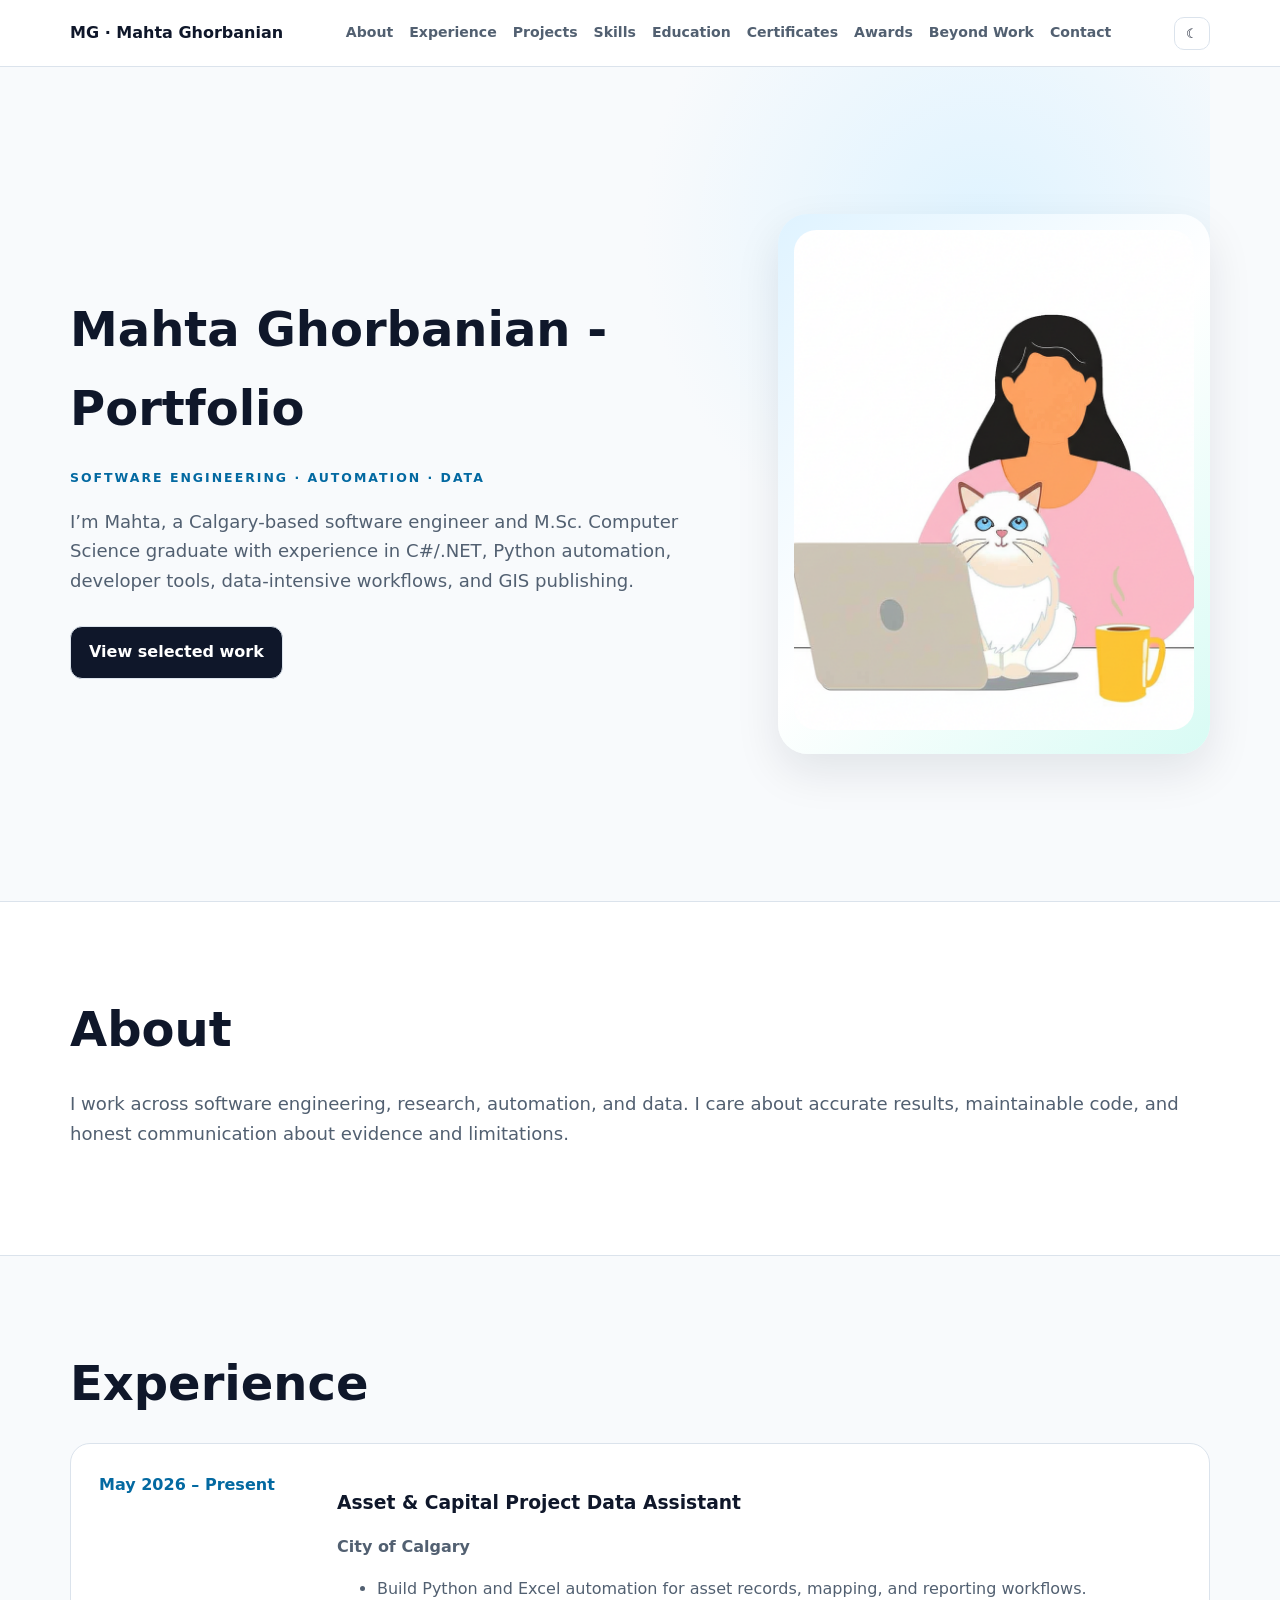
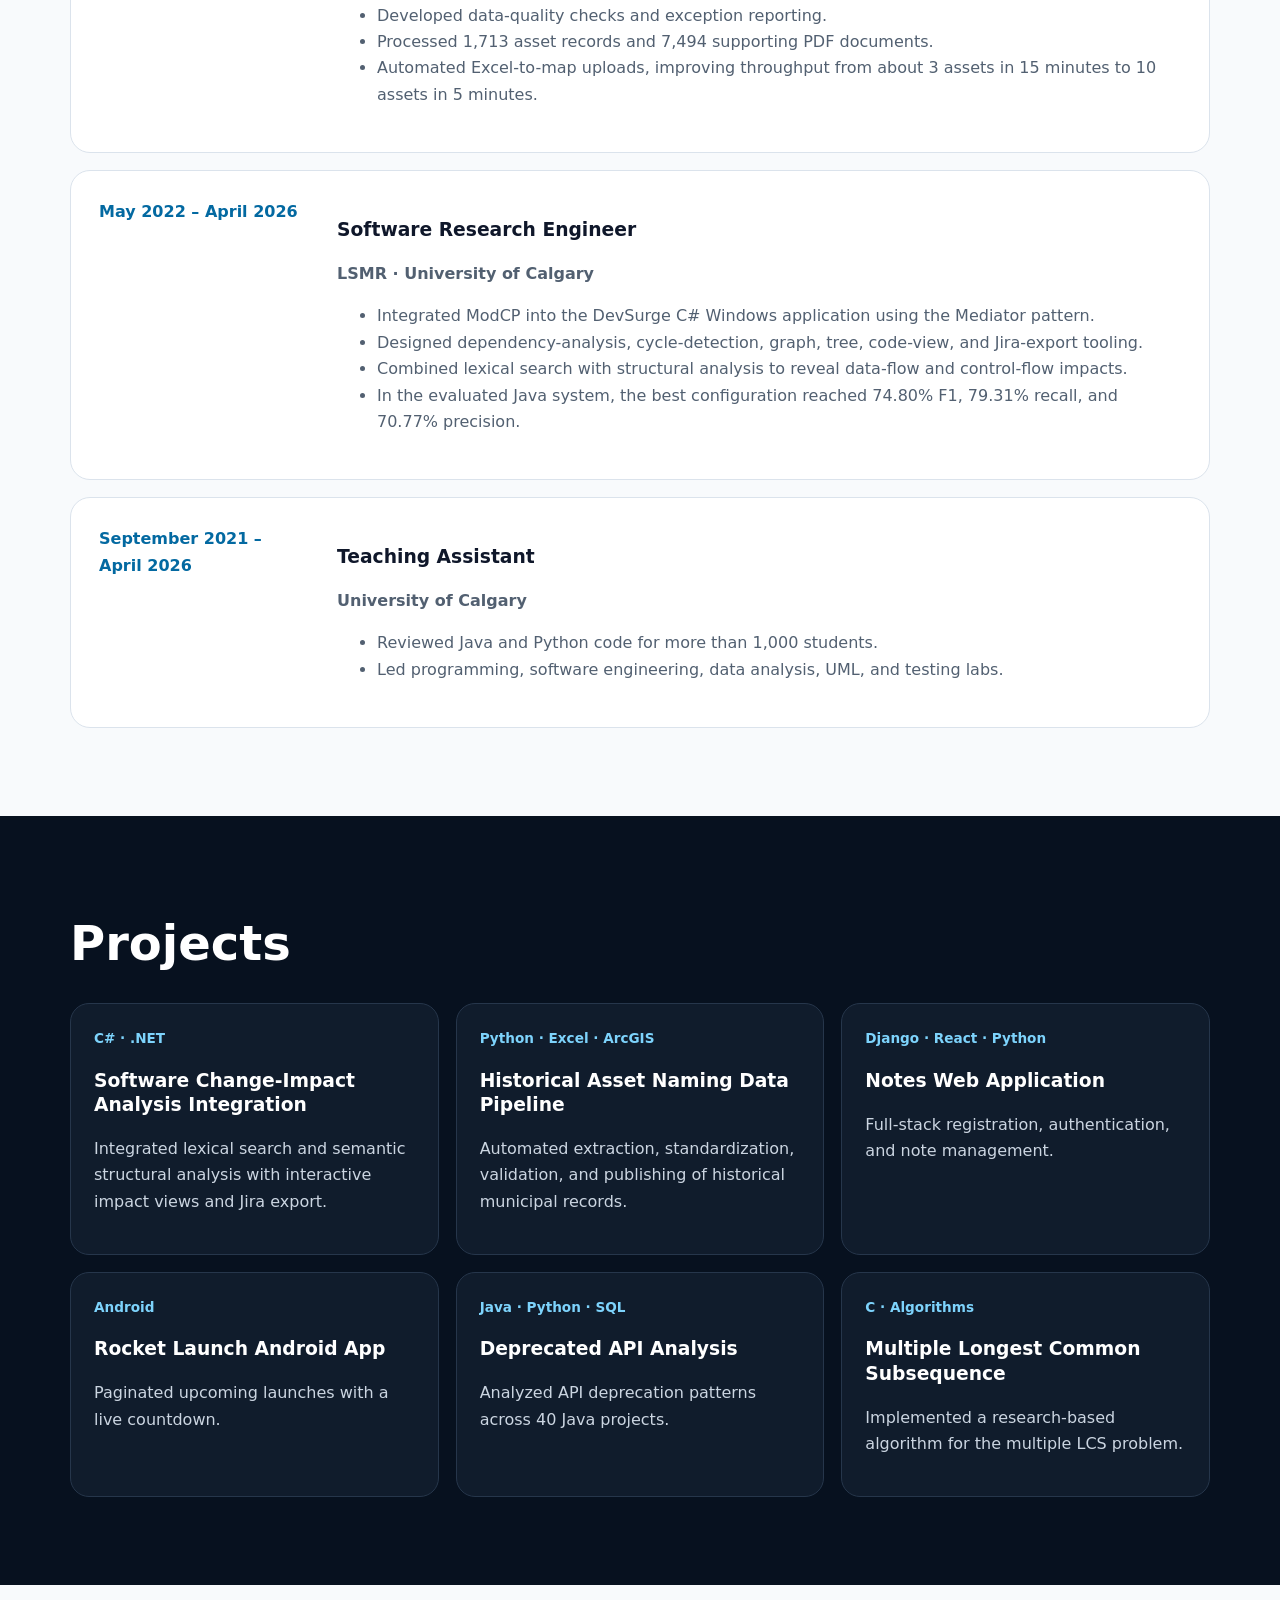
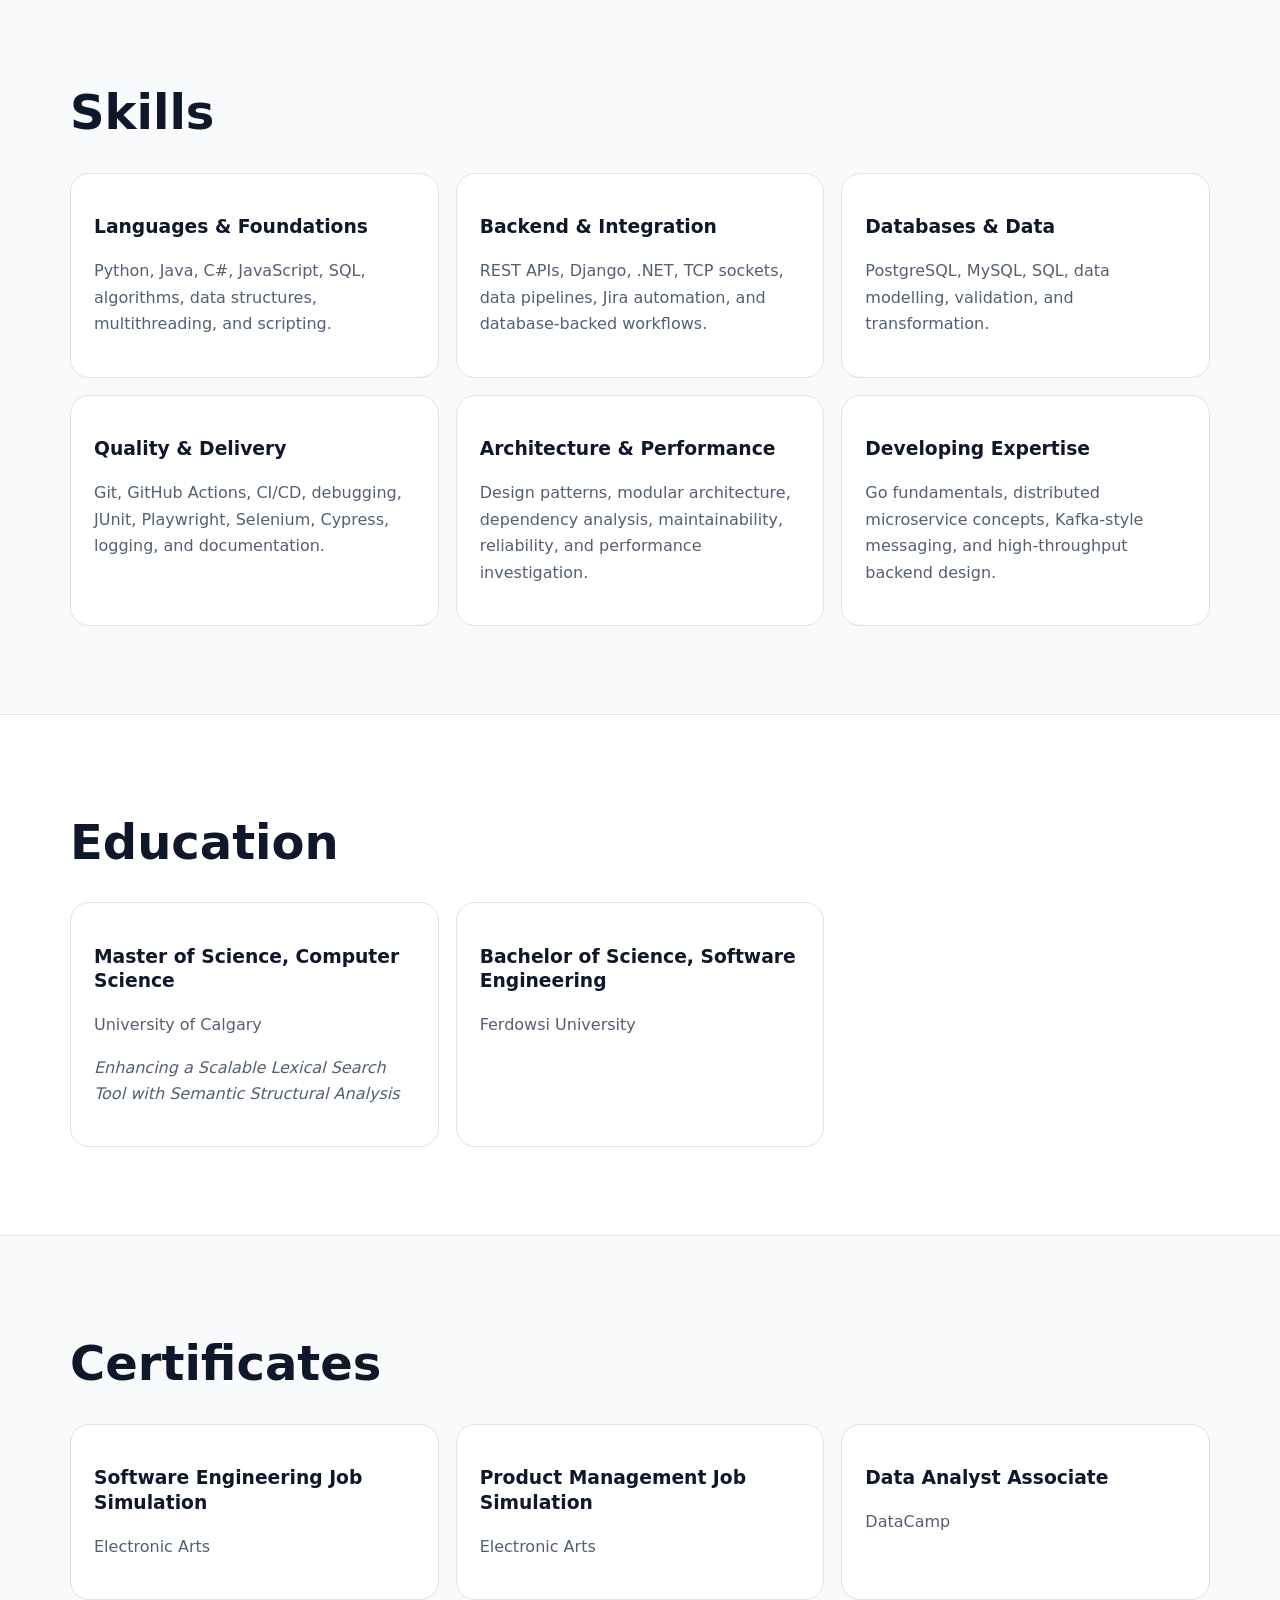
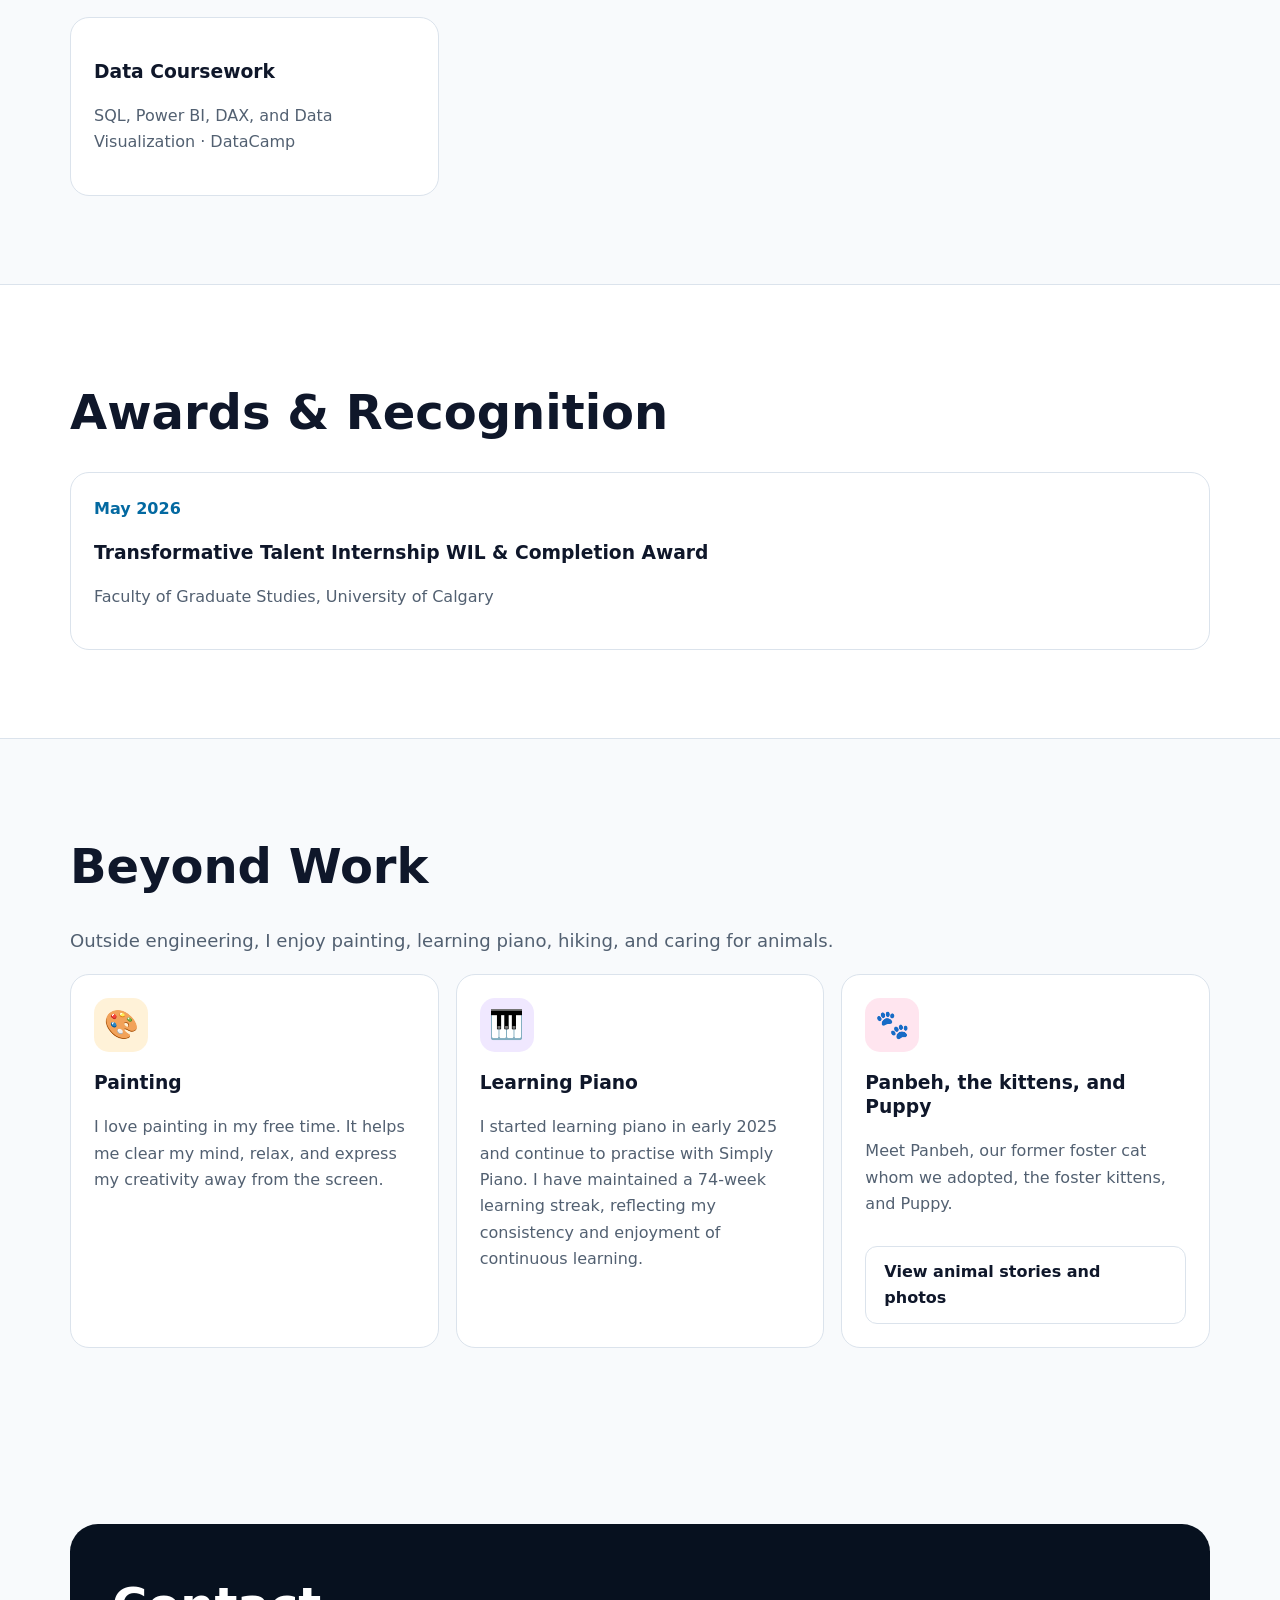
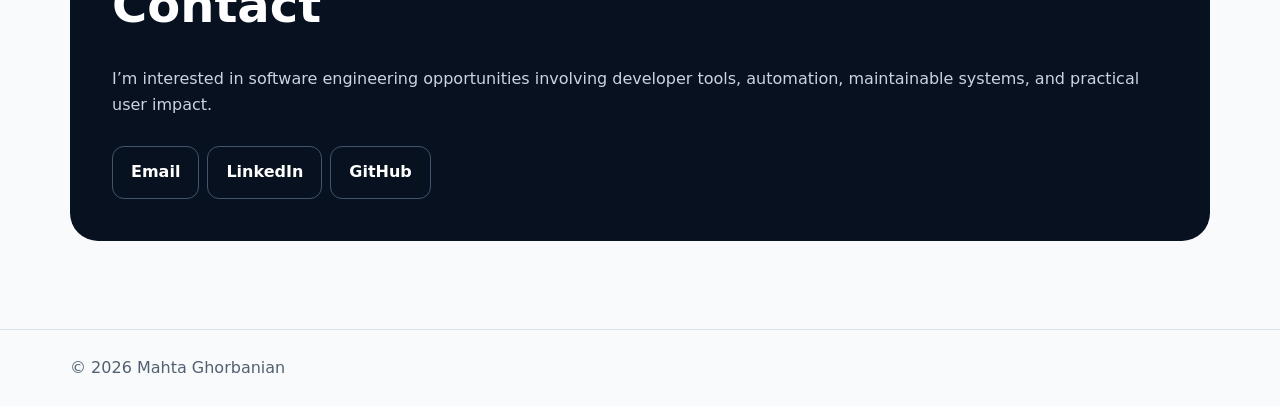
==== index.html @ fa1df728 "Update portfolio section in index.html" ====
<!DOCTYPE html><html lang="en"><head><meta charset="UTF-8"><meta name="viewport" content="width=device-width,initial-scale=1"><title>Mahta Ghorbanian | Software Engineer</title><link rel="icon" href="logo.png"><style>
:root{--bg:#f8fafc;--card:#fff;--text:#0f172a;--muted:#526071;--line:#dbe3ec;--blue:#0369a1}*{box-sizing:border-box}html{scroll-behavior:smooth}body{margin:0;font:16px/1.65 system-ui,sans-serif;background:var(--bg);color:var(--text)}body.dark{--bg:#07111f;--card:#101c2c;--text:#f8fafc;--muted:#cbd5e1;--line:#26364b}a{color:inherit}.wrap{width:min(1140px,calc(100% - 36px));margin:auto}.nav{position:sticky;top:0;z-index:10;background:color-mix(in srgb,var(--card) 92%,transparent);backdrop-filter:blur(12px);border-bottom:1px solid var(--line)}.navin{min-height:66px;display:flex;align-items:center;justify-content:space-between;gap:16px}.brand{font-weight:800;text-decoration:none}.links{display:flex;gap:16px}.links a{text-decoration:none;color:var(--muted);font-weight:700;font-size:.88rem}.toggle{border:1px solid var(--line);background:var(--card);color:var(--text);border-radius:10px;padding:8px 11px}.hero{min-height:calc(100vh - 66px);display:grid;grid-template-columns:1.2fr .8fr;align-items:center;gap:60px;padding:70px 0;background:radial-gradient(circle at 80% 20%,#dff3ff,transparent 30%)}.dark .hero{background:radial-gradient(circle at 80% 20%,#143b54,transparent 30%)}h1{font-size:clamp(2.35rem,4.4vw,4rem);line-height:1.05;letter-spacing:-.045em}h2{font-size:clamp(2rem,4vw,3rem);margin:0 0 20px}h3{line-height:1.3}.lead,.card p,.job li{color:var(--muted)}.lead{font-size:1.13rem}.eyebrow{color:var(--blue);font-weight:800;letter-spacing:.16em;text-transform:uppercase;font-size:.78rem}.button{display:inline-block;text-decoration:none;border:1px solid var(--line);border-radius:12px;padding:12px 18px;font-weight:800;margin-top:12px}.primary{background:var(--text);color:var(--card)}.portrait{padding:16px;border-radius:30px;background:linear-gradient(135deg,#dff3ff,#fff,#d8fbf4);box-shadow:0 18px 45px #0f172a18}.portrait img{width:100%;aspect-ratio:4/5;object-fit:cover;border-radius:22px}.section{padding:88px 0}.alt{background:var(--card);border-block:1px solid var(--line)}.grid{display:grid;grid-template-columns:repeat(3,1fr);gap:17px}.card{padding:23px;border-radius:19px;border:1px solid var(--line);background:var(--card)}.jobs{display:grid;gap:17px}.job{display:grid;grid-template-columns:210px 1fr;gap:28px;padding:28px;background:var(--card);border:1px solid var(--line);border-radius:20px}.period{color:var(--blue);font-weight:800}.org{color:var(--muted);font-weight:700}.darksection{background:#07111f;color:#fff}.darksection .card{background:#101c2c;border-color:#26364b}.darksection .card p{color:#cbd5e1}.type{color:#7dd3fc;font-weight:800;font-size:.85rem}.interest{width:54px;height:54px;display:grid;place-items:center;border-radius:15px;font-size:1.75rem}.paint{background:#fff2d8}.piano{background:#f0e8ff}.animals{background:#ffe5ef}.contact{background:#07111f;color:white;border-radius:28px;padding:42px}.contact p{color:#cbd5e1}.contact .button{margin-right:8px;border-color:#42556e}.footer{padding:25px 0;color:var(--muted);border-top:1px solid var(--line)}@media(max-width:950px){.links{display:none}.hero,.job{grid-template-columns:1fr}.portrait{max-width:450px}.grid{grid-template-columns:repeat(2,1fr)}}@media(max-width:560px){.grid{grid-template-columns:1fr}.section{padding:62px 0}}
</style></head><body><header class="nav"><div class="wrap navin"><a class="brand" href="#home">MG · Mahta Ghorbanian</a><nav class="links"><a href="#about">About</a><a href="#experience">Experience</a><a href="#projects">Projects</a><a href="#skills">Skills</a><a href="#education">Education</a><a href="#certificates">Certificates</a><a href="#awards">Awards</a><a href="#beyond">Beyond Work</a><a href="#contact">Contact</a></nav><button id="theme" class="toggle">☾</button></div></header><main>
<section id="home"><div class="wrap hero"><div><h2>Mahta Ghorbanian - Portfolio</h2><div class="eyebrow">Software engineering · automation · data</div><p class="lead">I’m Mahta, a Calgary-based software engineer and M.Sc. Computer Science graduate with experience in C#/.NET, Python automation, developer tools, data-intensive workflows, and GIS publishing.</p><a class="button primary" href="#projects">View selected work</a></div><div class="portrait"><img src="file.png" alt="Mahta Ghorbanian"></div></div></section>
<section id="about" class="section alt"><div class="wrap"><h2>About</h2><p class="lead">I work across software engineering, research, automation, and data. I care about accurate results, maintainable code, and honest communication about evidence and limitations.</p></div></section>
<section id="experience" class="section"><div class="wrap"><h2>Experience</h2><div class="jobs"><article class="job"><div class="period">May 2026 – Present</div><div><h3>Asset &amp; Capital Project Data Assistant</h3><div class="org">City of Calgary</div><ul><li>Build Python and Excel automation for asset records, mapping, and reporting workflows.</li><li>Developed data-quality checks and exception reporting.</li><li>Processed 1,713 asset records and 7,494 supporting PDF documents.</li><li>Automated Excel-to-map uploads, improving throughput from about 3 assets in 15 minutes to 10 assets in 5 minutes.</li></ul></div></article><article class="job"><div class="period">May 2022 – April 2026</div><div><h3>Software Research Engineer</h3><div class="org">LSMR · University of Calgary</div><ul><li>Integrated ModCP into the DevSurge C# Windows application using the Mediator pattern.</li><li>Designed dependency-analysis, cycle-detection, graph, tree, code-view, and Jira-export tooling.</li><li>Combined lexical search with structural analysis to reveal data-flow and control-flow impacts.</li><li>In the evaluated Java system, the best configuration reached 74.80% F1, 79.31% recall, and 70.77% precision.</li></ul></div></article><article class="job"><div class="period">September 2021 – April 2026</div><div><h3>Teaching Assistant</h3><div class="org">University of Calgary</div><ul><li>Reviewed Java and Python code for more than 1,000 students.</li><li>Led programming, software engineering, data analysis, UML, and testing labs.</li></ul></div></article></div></div></section>
<section id="projects" class="section darksection"><div class="wrap"><h2>Projects</h2><div class="grid"><article class="card"><div class="type">C# · .NET</div><h3>Software Change-Impact Analysis Integration</h3><p>Integrated lexical search and semantic structural analysis with interactive impact views and Jira export.</p></article><article class="card"><div class="type">Python · Excel · ArcGIS</div><h3>Historical Asset Naming Data Pipeline</h3><p>Automated extraction, standardization, validation, and publishing of historical municipal records.</p></article><article class="card"><div class="type">Django · React · Python</div><h3>Notes Web Application</h3><p>Full-stack registration, authentication, and note management.</p></article><article class="card"><div class="type">Android</div><h3>Rocket Launch Android App</h3><p>Paginated upcoming launches with a live countdown.</p></article><article class="card"><div class="type">Java · Python · SQL</div><h3>Deprecated API Analysis</h3><p>Analyzed API deprecation patterns across 40 Java projects.</p></article><article class="card"><div class="type">C · Algorithms</div><h3>Multiple Longest Common Subsequence</h3><p>Implemented a research-based algorithm for the multiple LCS problem.</p></article></div></div></section>
<section id="skills" class="section"><div class="wrap"><h2>Skills</h2><div class="grid"><article class="card"><h3>Languages &amp; Foundations</h3><p>Python, Java, C#, JavaScript, SQL, algorithms, data structures, multithreading, and scripting.</p></article><article class="card"><h3>Backend &amp; Integration</h3><p>REST APIs, Django, .NET, TCP sockets, data pipelines, Jira automation, and database-backed workflows.</p></article><article class="card"><h3>Databases &amp; Data</h3><p>PostgreSQL, MySQL, SQL, data modelling, validation, and transformation.</p></article><article class="card"><h3>Quality &amp; Delivery</h3><p>Git, GitHub Actions, CI/CD, debugging, JUnit, Playwright, Selenium, Cypress, logging, and documentation.</p></article><article class="card"><h3>Architecture &amp; Performance</h3><p>Design patterns, modular architecture, dependency analysis, maintainability, reliability, and performance investigation.</p></article><article class="card"><h3>Developing Expertise</h3><p>Go fundamentals, distributed microservice concepts, Kafka-style messaging, and high-throughput backend design.</p></article></div></div></section>
<section id="education" class="section alt"><div class="wrap"><h2>Education</h2><div class="grid"><article class="card"><h3>Master of Science, Computer Science</h3><p>University of Calgary</p><p><em>Enhancing a Scalable Lexical Search Tool with Semantic Structural Analysis</em></p></article><article class="card"><h3>Bachelor of Science, Software Engineering</h3><p>Ferdowsi University</p></article></div></div></section>
<section id="certificates" class="section"><div class="wrap"><h2>Certificates</h2><div class="grid"><article class="card"><h3>Software Engineering Job Simulation</h3><p>Electronic Arts</p></article><article class="card"><h3>Product Management Job Simulation</h3><p>Electronic Arts</p></article><article class="card"><h3>Data Analyst Associate</h3><p>DataCamp</p></article><article class="card"><h3>Data Coursework</h3><p>SQL, Power BI, DAX, and Data Visualization · DataCamp</p></article></div></div></section>
<section id="awards" class="section alt"><div class="wrap"><h2>Awards &amp; Recognition</h2><article class="card"><div class="period">May 2026</div><h3>Transformative Talent Internship WIL &amp; Completion Award</h3><p>Faculty of Graduate Studies, University of Calgary</p></article></div></section>
<section id="beyond" class="section"><div class="wrap"><h2>Beyond Work</h2><p class="lead">Outside engineering, I enjoy painting, learning piano, hiking, and caring for animals.</p><div class="grid"><article class="card"><div class="interest paint">🎨</div><h3>Painting</h3><p>I love painting in my free time. It helps me clear my mind, relax, and express my creativity away from the screen.</p></article><article class="card"><div class="interest piano">🎹</div><h3>Learning Piano</h3><p>I started learning piano in early 2025 and continue to practise with Simply Piano. I have maintained a 74-week learning streak, reflecting my consistency and enjoyment of continuous learning.</p></article><article class="card"><div class="interest animals">🐾</div><h3>Panbeh, the kittens, and Puppy</h3><p>Meet Panbeh, our former foster cat whom we adopted, the foster kittens, and Puppy.</p><a class="button" href="animals.html">View animal stories and photos</a></article></div></div></section>
<section id="contact" class="section"><div class="wrap"><div class="contact"><h2>Contact</h2><p>I’m interested in software engineering opportunities involving developer tools, automation, maintainable systems, and practical user impact.</p><a class="button" href="mailto:mahta.ghorbanian@gmail.com">Email</a><a class="button" href="https://www.linkedin.com/in/mahta-ghorbanian/">LinkedIn</a><a class="button" href="https://github.com/mahtagh/">GitHub</a></div></div></section></main><footer class="footer"><div class="wrap">© <span id="year"></span> Mahta Ghorbanian</div></footer><script>const b=document.body,t=document.getElementById('theme');if(localStorage.theme==='dark'){b.classList.add('dark');t.textContent='☀'}t.onclick=()=>{b.classList.toggle('dark');localStorage.theme=b.classList.contains('dark')?'dark':'light';t.textContent=b.classList.contains('dark')?'☀':'☾'};document.getElementById('year').textContent=new Date().getFullYear();</script></body></html>
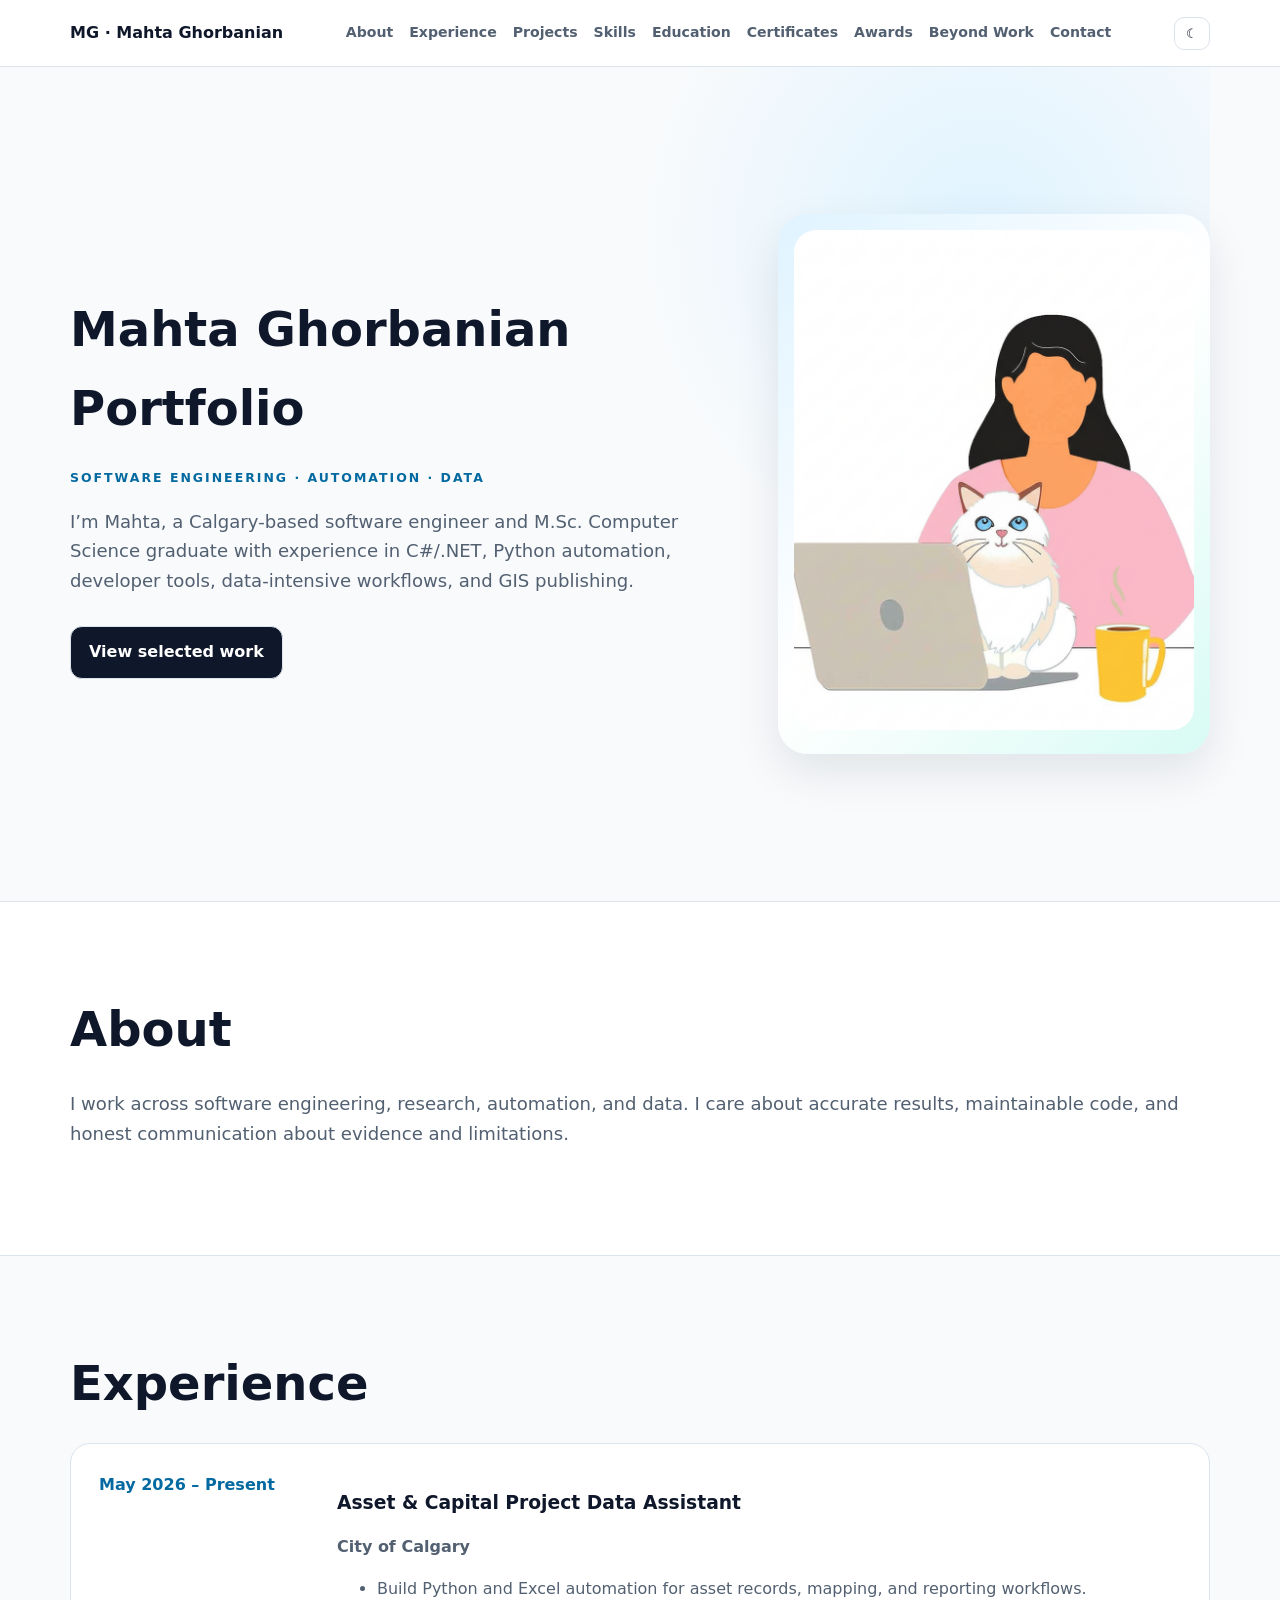
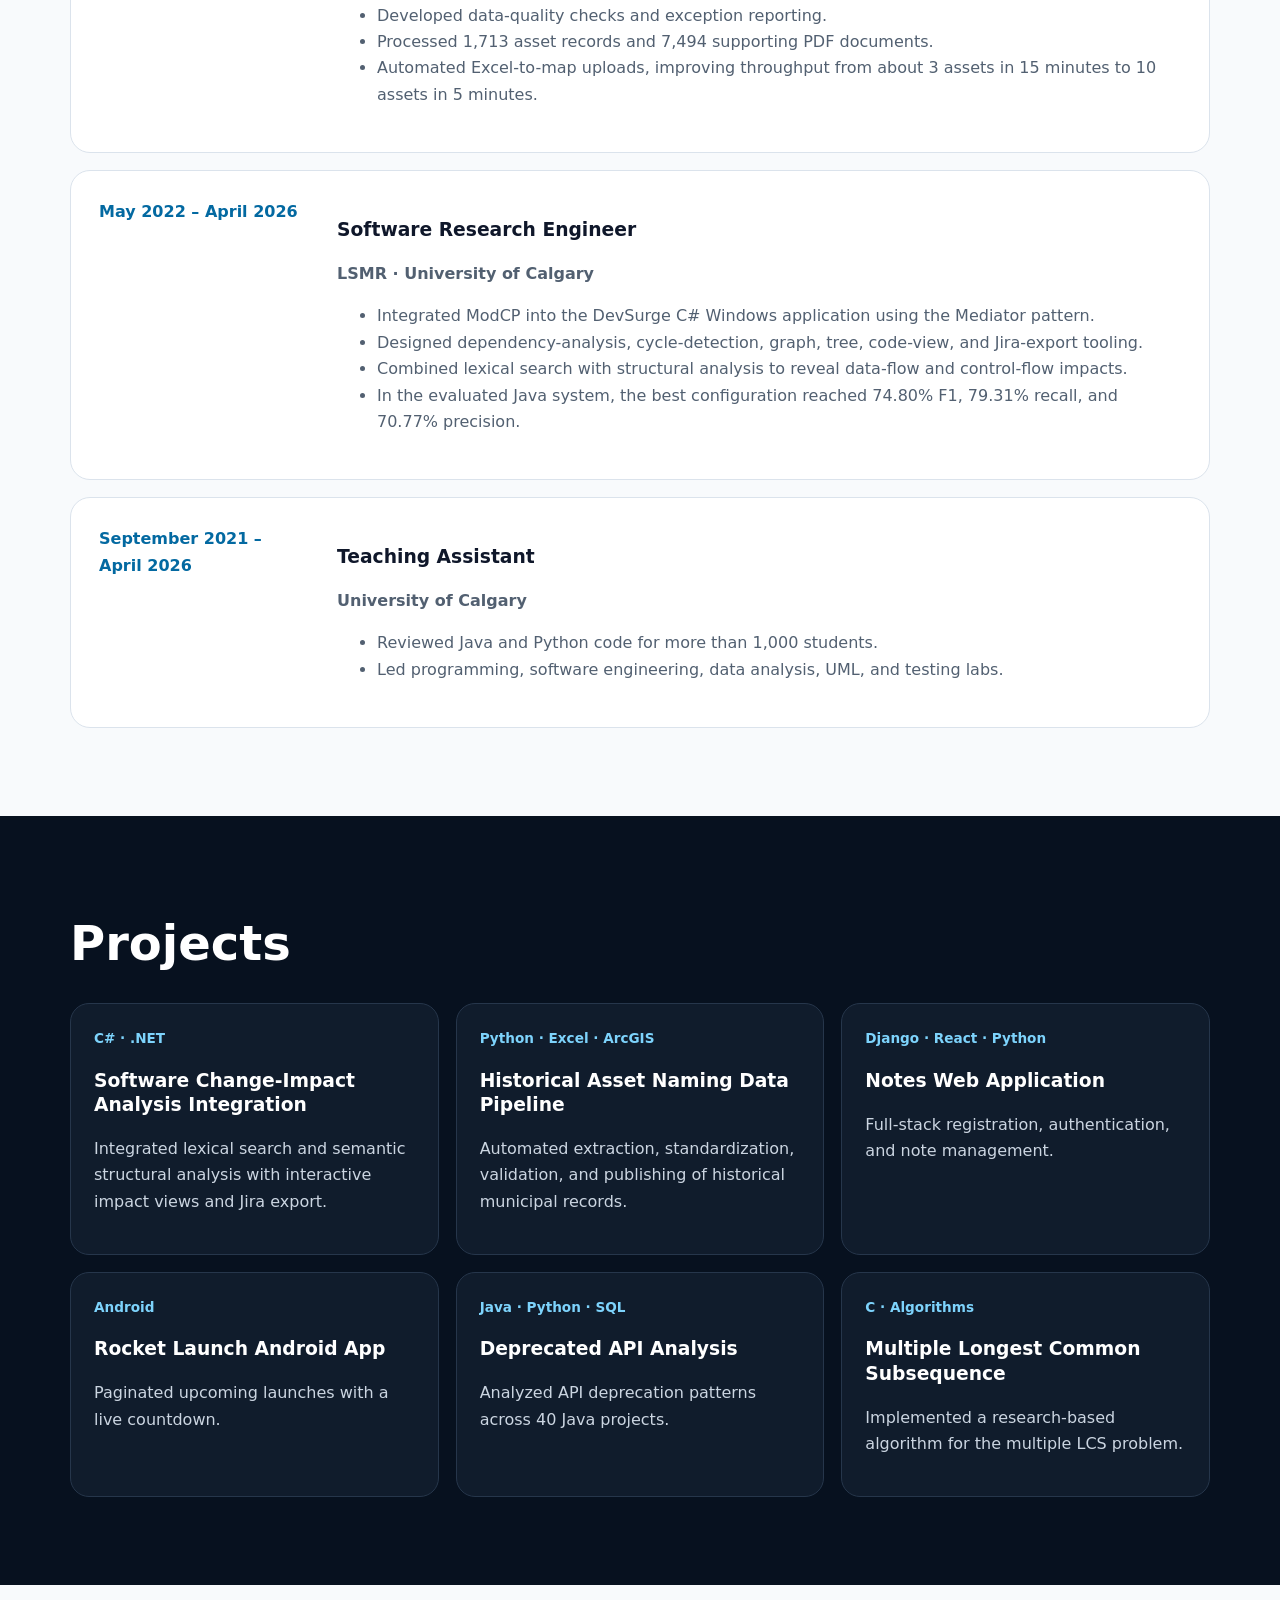
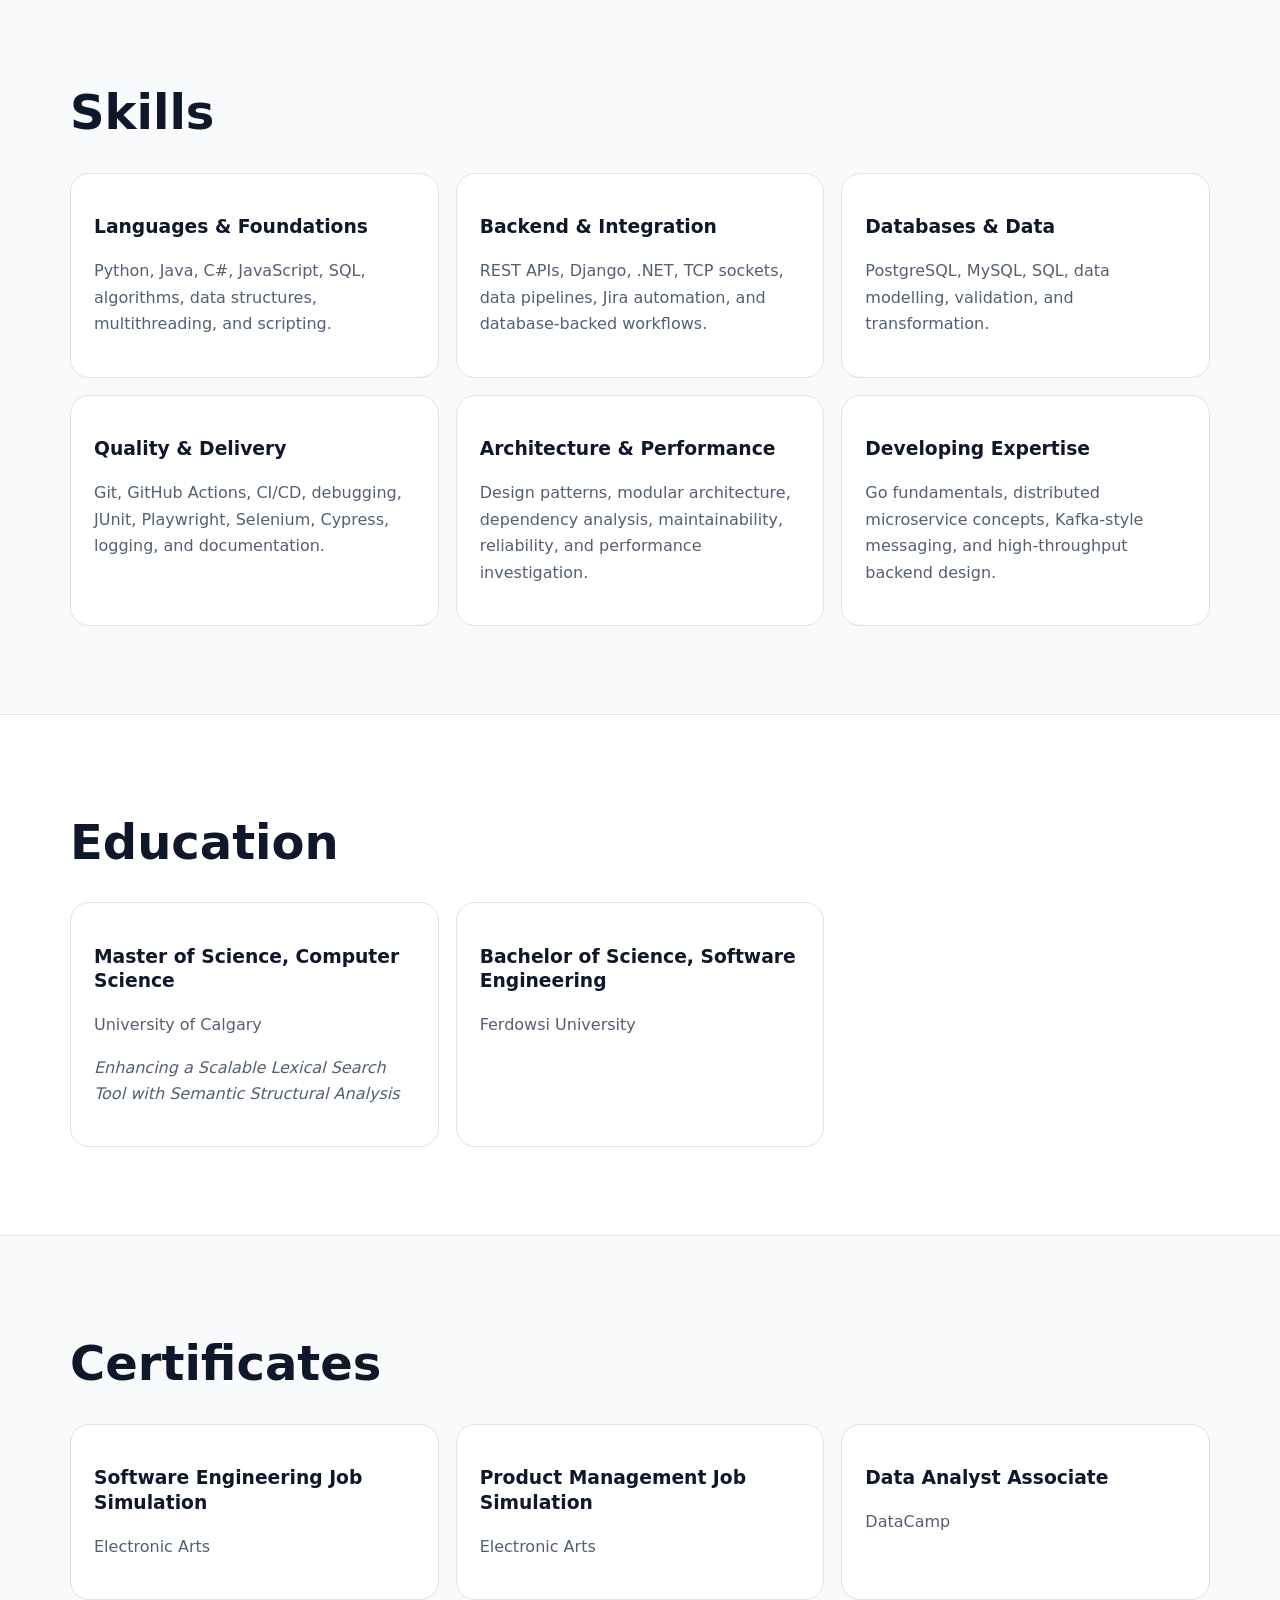
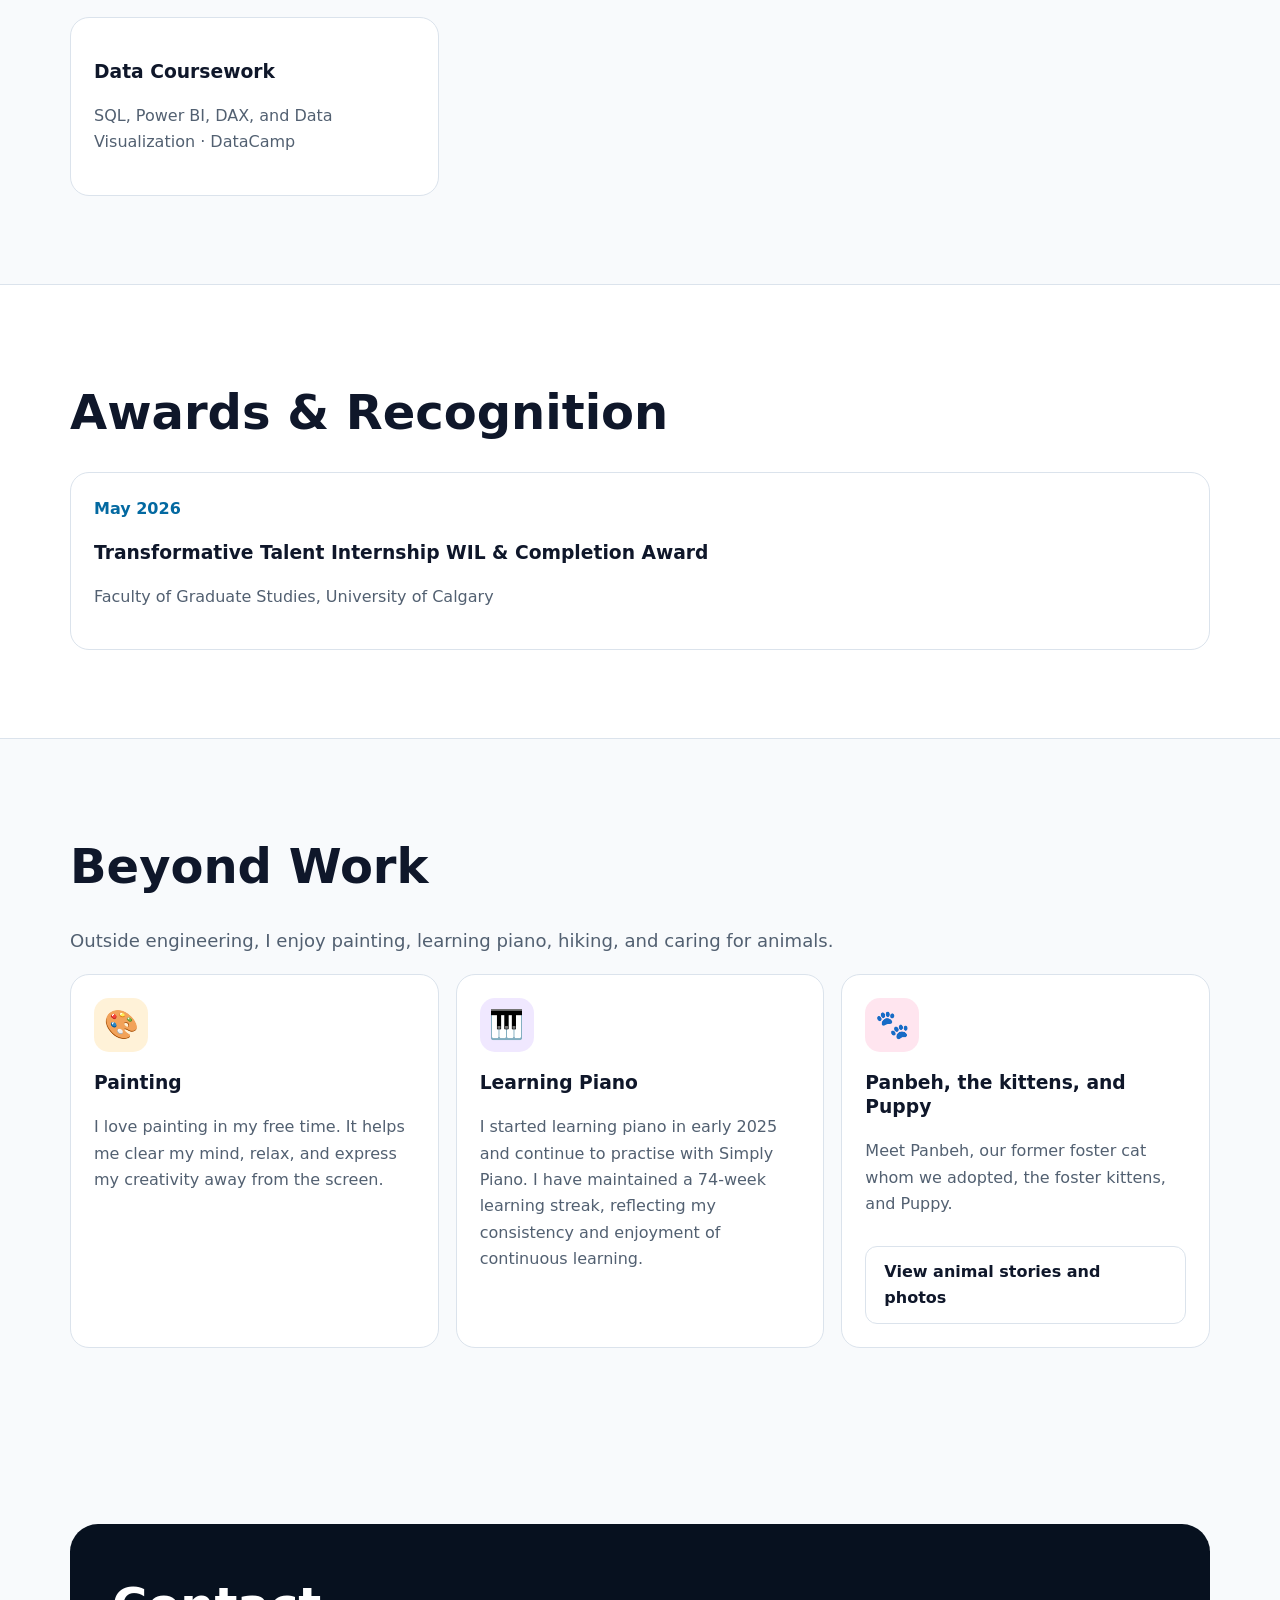
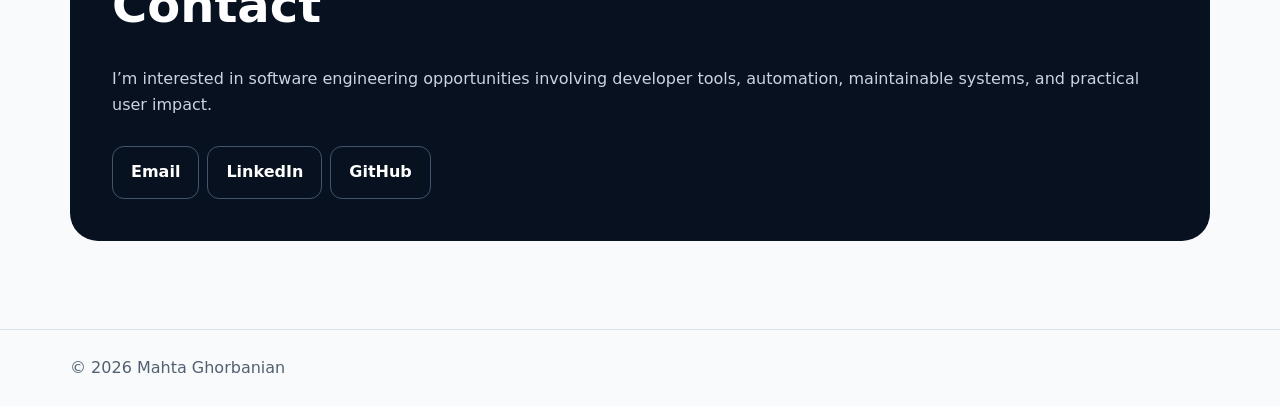
==== commit 300327ba: "Fix duplicate section in index.html" ====
--- a/index.html
+++ b/index.html
@@ -1,7 +1,7 @@
 <!DOCTYPE html><html lang="en"><head><meta charset="UTF-8"><meta name="viewport" content="width=device-width,initial-scale=1"><title>Mahta Ghorbanian | Software Engineer</title><link rel="icon" href="logo.png"><style>
 :root{--bg:#f8fafc;--card:#fff;--text:#0f172a;--muted:#526071;--line:#dbe3ec;--blue:#0369a1}*{box-sizing:border-box}html{scroll-behavior:smooth}body{margin:0;font:16px/1.65 system-ui,sans-serif;background:var(--bg);color:var(--text)}body.dark{--bg:#07111f;--card:#101c2c;--text:#f8fafc;--muted:#cbd5e1;--line:#26364b}a{color:inherit}.wrap{width:min(1140px,calc(100% - 36px));margin:auto}.nav{position:sticky;top:0;z-index:10;background:color-mix(in srgb,var(--card) 92%,transparent);backdrop-filter:blur(12px);border-bottom:1px solid var(--line)}.navin{min-height:66px;display:flex;align-items:center;justify-content:space-between;gap:16px}.brand{font-weight:800;text-decoration:none}.links{display:flex;gap:16px}.links a{text-decoration:none;color:var(--muted);font-weight:700;font-size:.88rem}.toggle{border:1px solid var(--line);background:var(--card);color:var(--text);border-radius:10px;padding:8px 11px}.hero{min-height:calc(100vh - 66px);display:grid;grid-template-columns:1.2fr .8fr;align-items:center;gap:60px;padding:70px 0;background:radial-gradient(circle at 80% 20%,#dff3ff,transparent 30%)}.dark .hero{background:radial-gradient(circle at 80% 20%,#143b54,transparent 30%)}h1{font-size:clamp(2.35rem,4.4vw,4rem);line-height:1.05;letter-spacing:-.045em}h2{font-size:clamp(2rem,4vw,3rem);margin:0 0 20px}h3{line-height:1.3}.lead,.card p,.job li{color:var(--muted)}.lead{font-size:1.13rem}.eyebrow{color:var(--blue);font-weight:800;letter-spacing:.16em;text-transform:uppercase;font-size:.78rem}.button{display:inline-block;text-decoration:none;border:1px solid var(--line);border-radius:12px;padding:12px 18px;font-weight:800;margin-top:12px}.primary{background:var(--text);color:var(--card)}.portrait{padding:16px;border-radius:30px;background:linear-gradient(135deg,#dff3ff,#fff,#d8fbf4);box-shadow:0 18px 45px #0f172a18}.portrait img{width:100%;aspect-ratio:4/5;object-fit:cover;border-radius:22px}.section{padding:88px 0}.alt{background:var(--card);border-block:1px solid var(--line)}.grid{display:grid;grid-template-columns:repeat(3,1fr);gap:17px}.card{padding:23px;border-radius:19px;border:1px solid var(--line);background:var(--card)}.jobs{display:grid;gap:17px}.job{display:grid;grid-template-columns:210px 1fr;gap:28px;padding:28px;background:var(--card);border:1px solid var(--line);border-radius:20px}.period{color:var(--blue);font-weight:800}.org{color:var(--muted);font-weight:700}.darksection{background:#07111f;color:#fff}.darksection .card{background:#101c2c;border-color:#26364b}.darksection .card p{color:#cbd5e1}.type{color:#7dd3fc;font-weight:800;font-size:.85rem}.interest{width:54px;height:54px;display:grid;place-items:center;border-radius:15px;font-size:1.75rem}.paint{background:#fff2d8}.piano{background:#f0e8ff}.animals{background:#ffe5ef}.contact{background:#07111f;color:white;border-radius:28px;padding:42px}.contact p{color:#cbd5e1}.contact .button{margin-right:8px;border-color:#42556e}.footer{padding:25px 0;color:var(--muted);border-top:1px solid var(--line)}@media(max-width:950px){.links{display:none}.hero,.job{grid-template-columns:1fr}.portrait{max-width:450px}.grid{grid-template-columns:repeat(2,1fr)}}@media(max-width:560px){.grid{grid-template-columns:1fr}.section{padding:62px 0}}
 </style></head><body><header class="nav"><div class="wrap navin"><a class="brand" href="#home">MG · Mahta Ghorbanian</a><nav class="links"><a href="#about">About</a><a href="#experience">Experience</a><a href="#projects">Projects</a><a href="#skills">Skills</a><a href="#education">Education</a><a href="#certificates">Certificates</a><a href="#awards">Awards</a><a href="#beyond">Beyond Work</a><a href="#contact">Contact</a></nav><button id="theme" class="toggle">☾</button></div></header><main>
-<section id="home"><div class="wrap hero"><div><h2>Mahta Ghorbanian - Portfolio</h2><div class="eyebrow">Software engineering · automation · data</div><p class="lead">I’m Mahta, a Calgary-based software engineer and M.Sc. Computer Science graduate with experience in C#/.NET, Python automation, developer tools, data-intensive workflows, and GIS publishing.</p><a class="button primary" href="#projects">View selected work</a></div><div class="portrait"><img src="file.png" alt="Mahta Ghorbanian"></div></div></section>
+<section id="home"><div class="wrap hero"><div><h2>Mahta Ghorbanian Portfolio</h2><div class="eyebrow">Software engineering · automation · data</div><p class="lead">I’m Mahta, a Calgary-based software engineer and M.Sc. Computer Science graduate with experience in C#/.NET, Python automation, developer tools, data-intensive workflows, and GIS publishing.</p><a class="button primary" href="#projects">View selected work</a></div><div class="portrait"><img src="file.png" alt="Mahta Ghorbanian"></div></div></section>
 <section id="about" class="section alt"><div class="wrap"><h2>About</h2><p class="lead">I work across software engineering, research, automation, and data. I care about accurate results, maintainable code, and honest communication about evidence and limitations.</p></div></section>
 <section id="experience" class="section"><div class="wrap"><h2>Experience</h2><div class="jobs"><article class="job"><div class="period">May 2026 – Present</div><div><h3>Asset &amp; Capital Project Data Assistant</h3><div class="org">City of Calgary</div><ul><li>Build Python and Excel automation for asset records, mapping, and reporting workflows.</li><li>Developed data-quality checks and exception reporting.</li><li>Processed 1,713 asset records and 7,494 supporting PDF documents.</li><li>Automated Excel-to-map uploads, improving throughput from about 3 assets in 15 minutes to 10 assets in 5 minutes.</li></ul></div></article><article class="job"><div class="period">May 2022 – April 2026</div><div><h3>Software Research Engineer</h3><div class="org">LSMR · University of Calgary</div><ul><li>Integrated ModCP into the DevSurge C# Windows application using the Mediator pattern.</li><li>Designed dependency-analysis, cycle-detection, graph, tree, code-view, and Jira-export tooling.</li><li>Combined lexical search with structural analysis to reveal data-flow and control-flow impacts.</li><li>In the evaluated Java system, the best configuration reached 74.80% F1, 79.31% recall, and 70.77% precision.</li></ul></div></article><article class="job"><div class="period">September 2021 – April 2026</div><div><h3>Teaching Assistant</h3><div class="org">University of Calgary</div><ul><li>Reviewed Java and Python code for more than 1,000 students.</li><li>Led programming, software engineering, data analysis, UML, and testing labs.</li></ul></div></article></div></div></section>
 <section id="projects" class="section darksection"><div class="wrap"><h2>Projects</h2><div class="grid"><article class="card"><div class="type">C# · .NET</div><h3>Software Change-Impact Analysis Integration</h3><p>Integrated lexical search and semantic structural analysis with interactive impact views and Jira export.</p></article><article class="card"><div class="type">Python · Excel · ArcGIS</div><h3>Historical Asset Naming Data Pipeline</h3><p>Automated extraction, standardization, validation, and publishing of historical municipal records.</p></article><article class="card"><div class="type">Django · React · Python</div><h3>Notes Web Application</h3><p>Full-stack registration, authentication, and note management.</p></article><article class="card"><div class="type">Android</div><h3>Rocket Launch Android App</h3><p>Paginated upcoming launches with a live countdown.</p></article><article class="card"><div class="type">Java · Python · SQL</div><h3>Deprecated API Analysis</h3><p>Analyzed API deprecation patterns across 40 Java projects.</p></article><article class="card"><div class="type">C · Algorithms</div><h3>Multiple Longest Common Subsequence</h3><p>Implemented a research-based algorithm for the multiple LCS problem.</p></article></div></div></section>
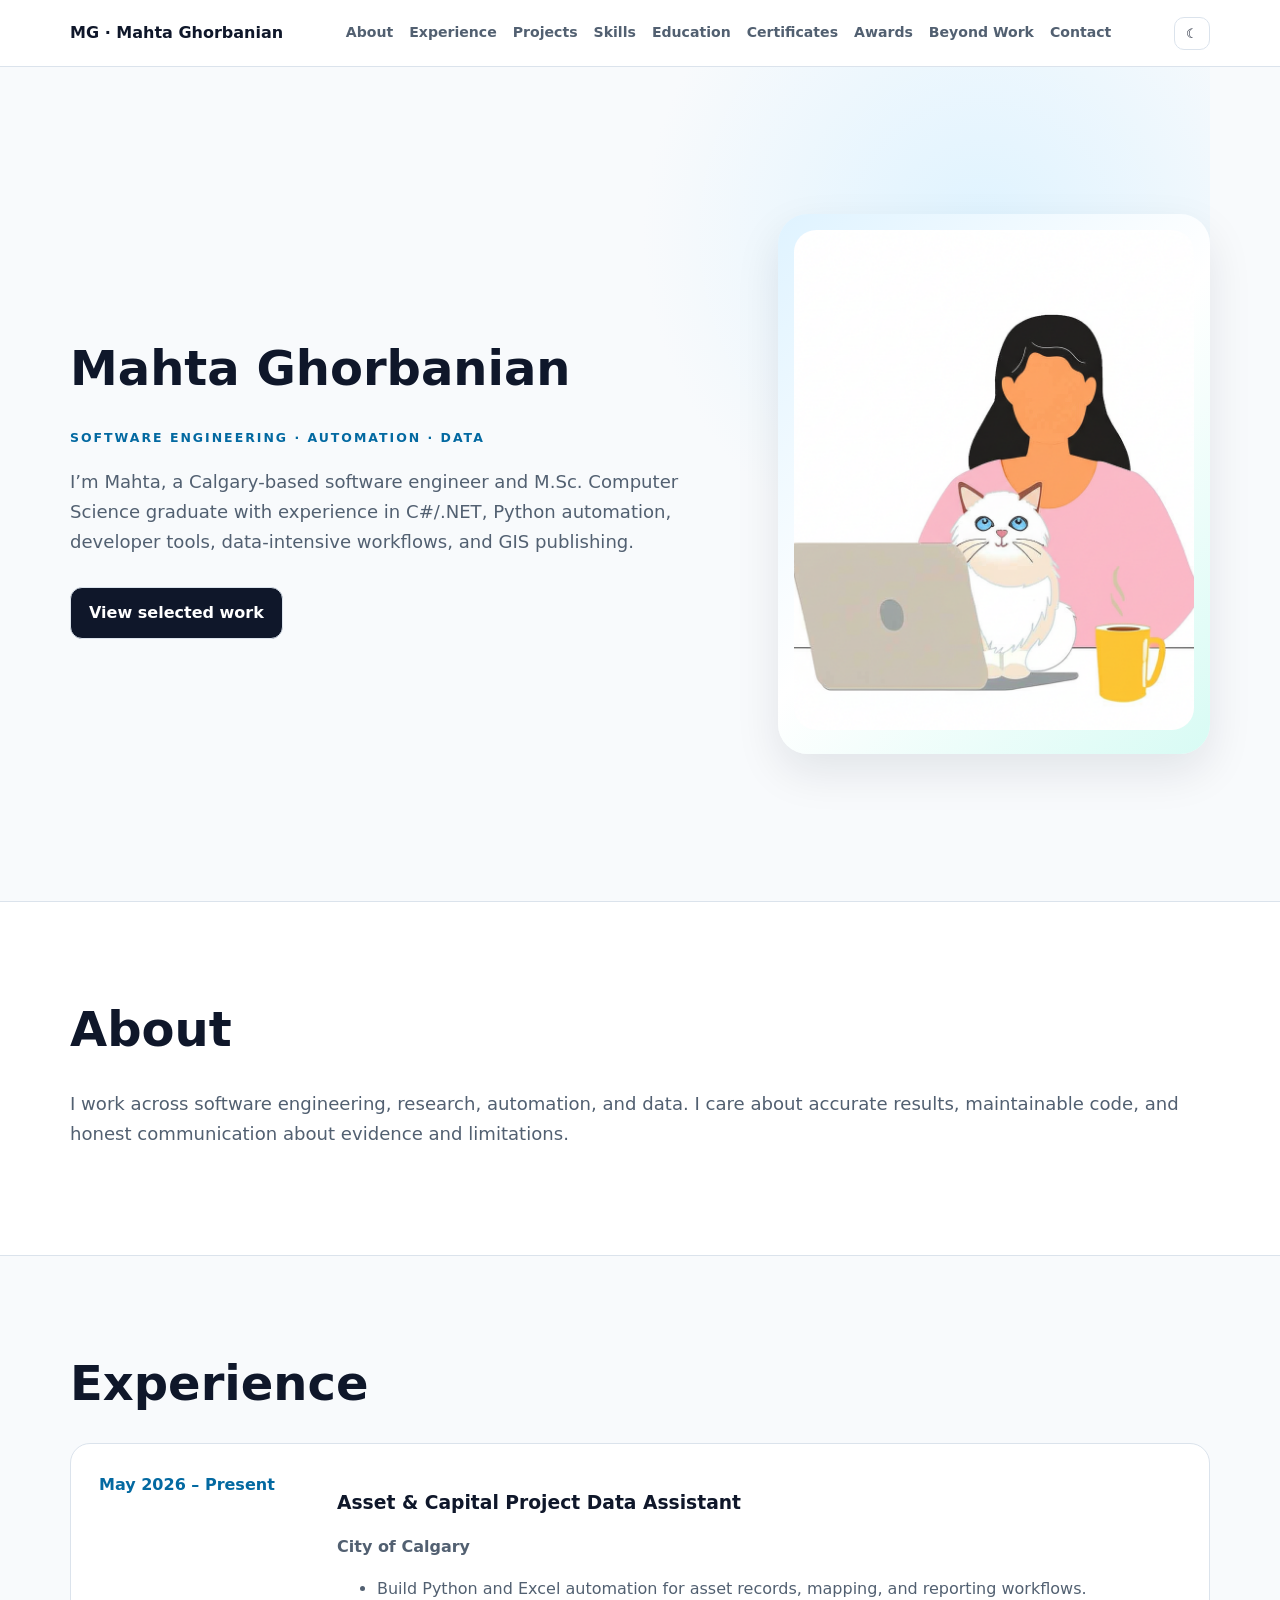
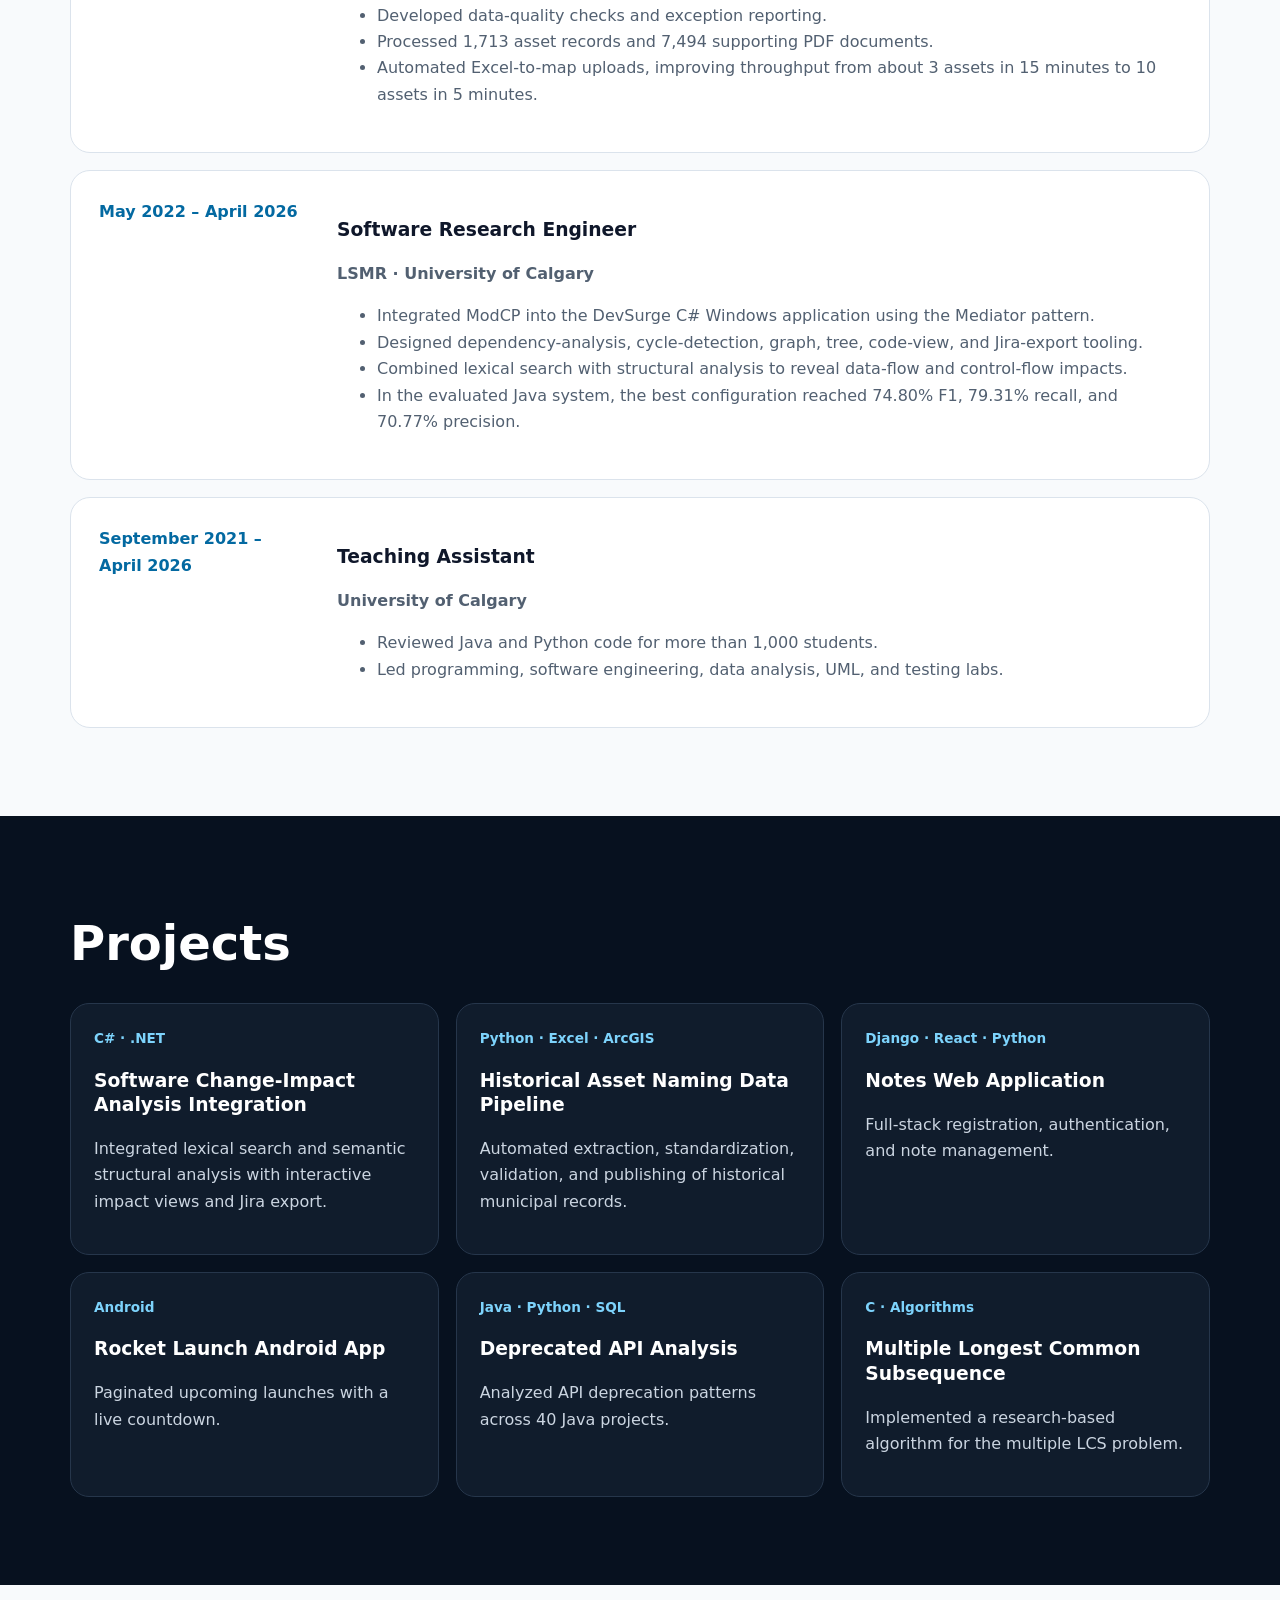
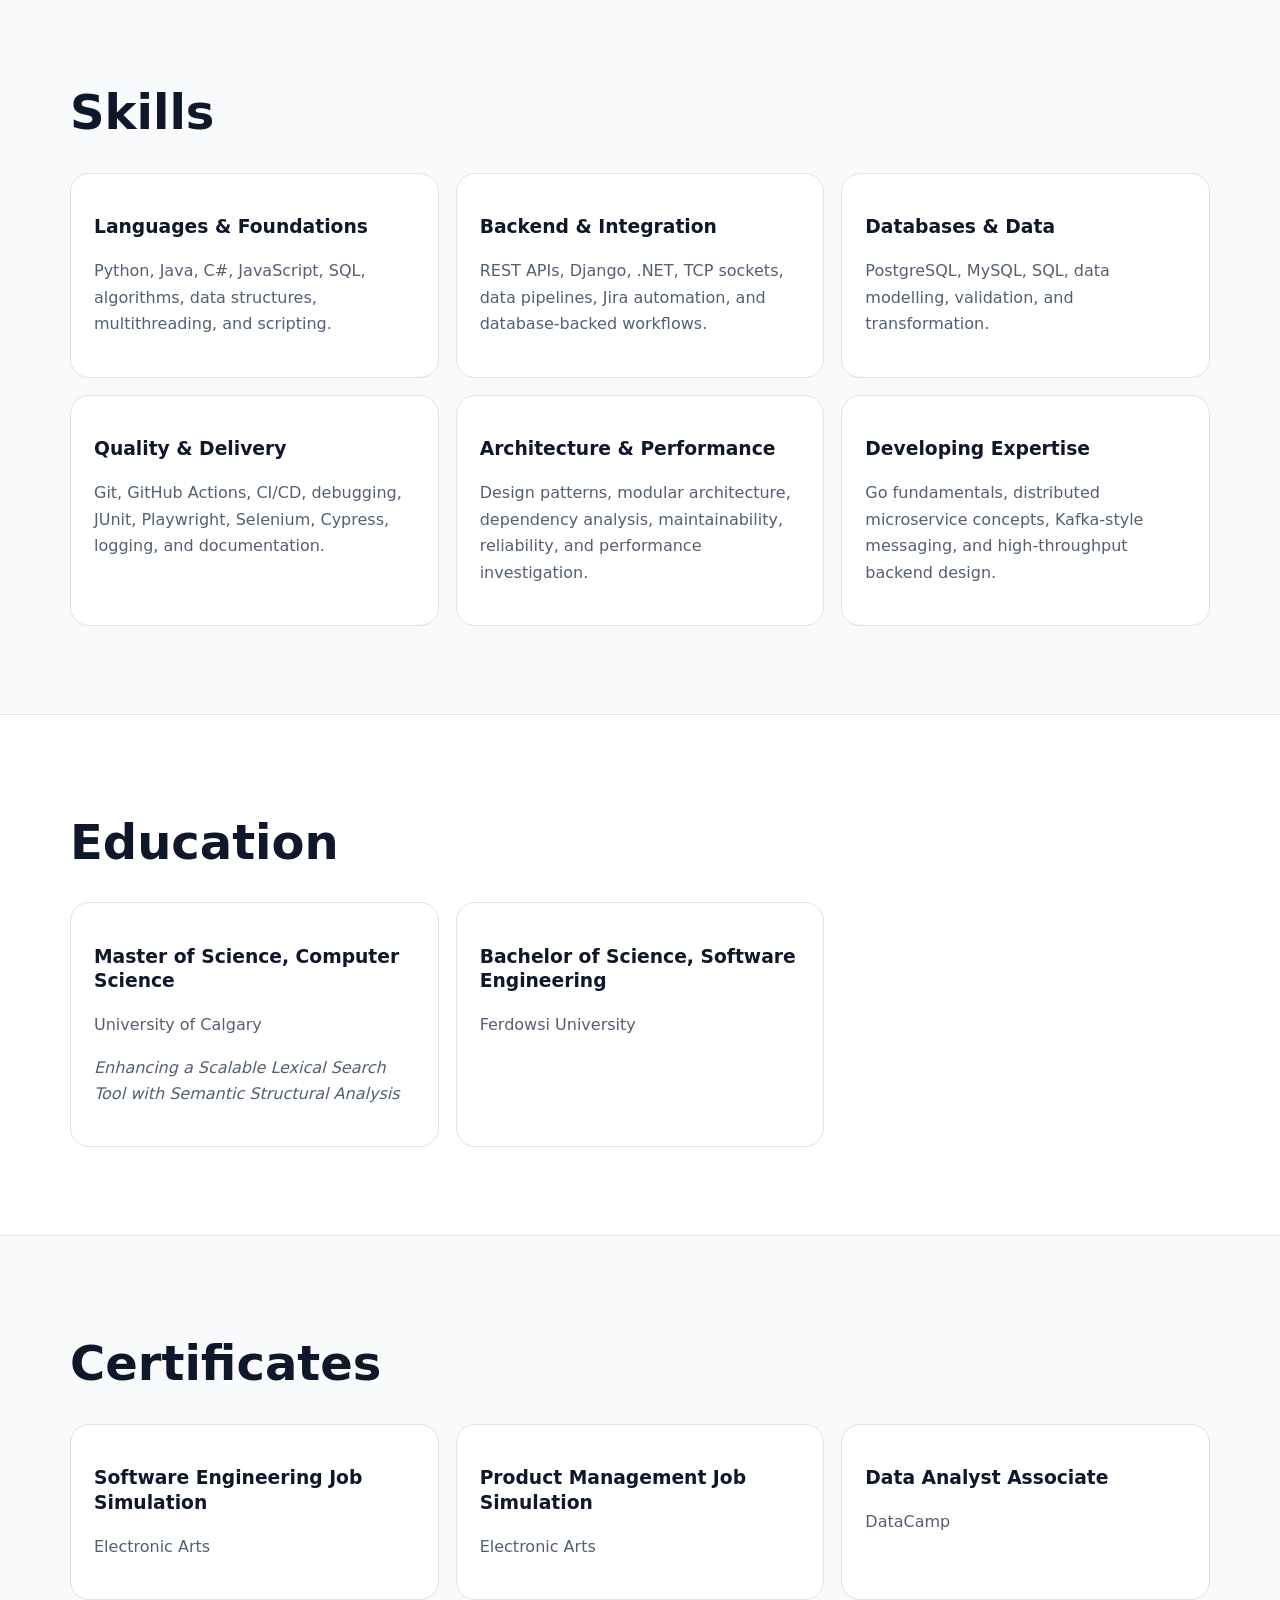
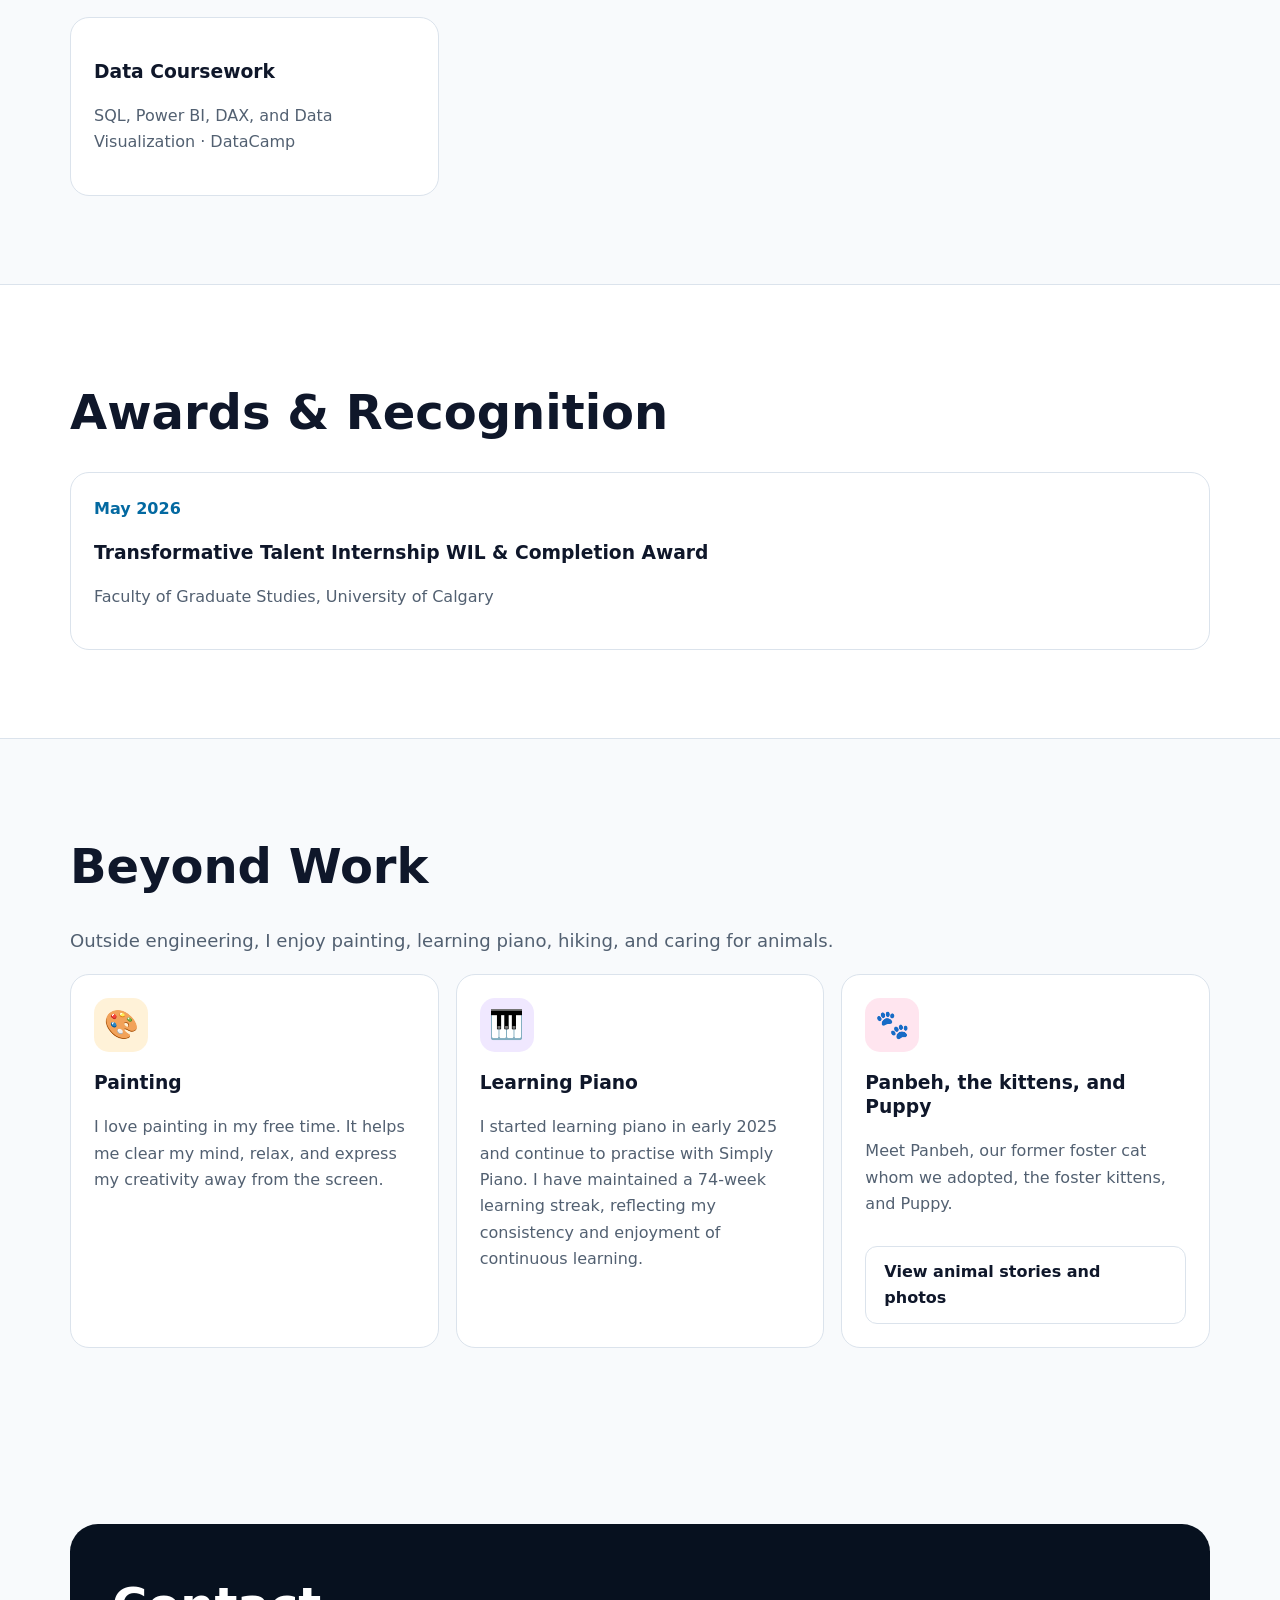
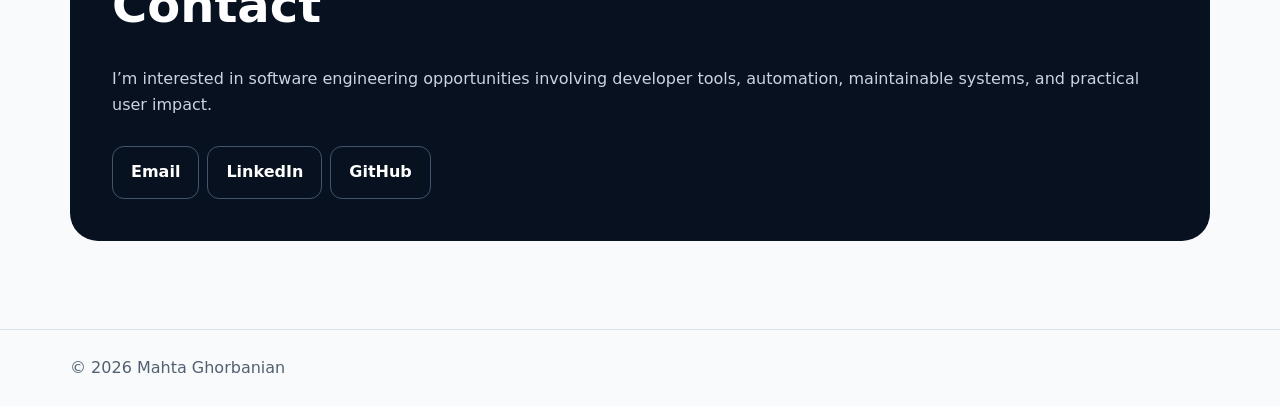
==== commit 1454de86: "Duplicate home section in index.html" ====
--- a/index.html
+++ b/index.html
@@ -1,7 +1,7 @@
 <!DOCTYPE html><html lang="en"><head><meta charset="UTF-8"><meta name="viewport" content="width=device-width,initial-scale=1"><title>Mahta Ghorbanian | Software Engineer</title><link rel="icon" href="logo.png"><style>
 :root{--bg:#f8fafc;--card:#fff;--text:#0f172a;--muted:#526071;--line:#dbe3ec;--blue:#0369a1}*{box-sizing:border-box}html{scroll-behavior:smooth}body{margin:0;font:16px/1.65 system-ui,sans-serif;background:var(--bg);color:var(--text)}body.dark{--bg:#07111f;--card:#101c2c;--text:#f8fafc;--muted:#cbd5e1;--line:#26364b}a{color:inherit}.wrap{width:min(1140px,calc(100% - 36px));margin:auto}.nav{position:sticky;top:0;z-index:10;background:color-mix(in srgb,var(--card) 92%,transparent);backdrop-filter:blur(12px);border-bottom:1px solid var(--line)}.navin{min-height:66px;display:flex;align-items:center;justify-content:space-between;gap:16px}.brand{font-weight:800;text-decoration:none}.links{display:flex;gap:16px}.links a{text-decoration:none;color:var(--muted);font-weight:700;font-size:.88rem}.toggle{border:1px solid var(--line);background:var(--card);color:var(--text);border-radius:10px;padding:8px 11px}.hero{min-height:calc(100vh - 66px);display:grid;grid-template-columns:1.2fr .8fr;align-items:center;gap:60px;padding:70px 0;background:radial-gradient(circle at 80% 20%,#dff3ff,transparent 30%)}.dark .hero{background:radial-gradient(circle at 80% 20%,#143b54,transparent 30%)}h1{font-size:clamp(2.35rem,4.4vw,4rem);line-height:1.05;letter-spacing:-.045em}h2{font-size:clamp(2rem,4vw,3rem);margin:0 0 20px}h3{line-height:1.3}.lead,.card p,.job li{color:var(--muted)}.lead{font-size:1.13rem}.eyebrow{color:var(--blue);font-weight:800;letter-spacing:.16em;text-transform:uppercase;font-size:.78rem}.button{display:inline-block;text-decoration:none;border:1px solid var(--line);border-radius:12px;padding:12px 18px;font-weight:800;margin-top:12px}.primary{background:var(--text);color:var(--card)}.portrait{padding:16px;border-radius:30px;background:linear-gradient(135deg,#dff3ff,#fff,#d8fbf4);box-shadow:0 18px 45px #0f172a18}.portrait img{width:100%;aspect-ratio:4/5;object-fit:cover;border-radius:22px}.section{padding:88px 0}.alt{background:var(--card);border-block:1px solid var(--line)}.grid{display:grid;grid-template-columns:repeat(3,1fr);gap:17px}.card{padding:23px;border-radius:19px;border:1px solid var(--line);background:var(--card)}.jobs{display:grid;gap:17px}.job{display:grid;grid-template-columns:210px 1fr;gap:28px;padding:28px;background:var(--card);border:1px solid var(--line);border-radius:20px}.period{color:var(--blue);font-weight:800}.org{color:var(--muted);font-weight:700}.darksection{background:#07111f;color:#fff}.darksection .card{background:#101c2c;border-color:#26364b}.darksection .card p{color:#cbd5e1}.type{color:#7dd3fc;font-weight:800;font-size:.85rem}.interest{width:54px;height:54px;display:grid;place-items:center;border-radius:15px;font-size:1.75rem}.paint{background:#fff2d8}.piano{background:#f0e8ff}.animals{background:#ffe5ef}.contact{background:#07111f;color:white;border-radius:28px;padding:42px}.contact p{color:#cbd5e1}.contact .button{margin-right:8px;border-color:#42556e}.footer{padding:25px 0;color:var(--muted);border-top:1px solid var(--line)}@media(max-width:950px){.links{display:none}.hero,.job{grid-template-columns:1fr}.portrait{max-width:450px}.grid{grid-template-columns:repeat(2,1fr)}}@media(max-width:560px){.grid{grid-template-columns:1fr}.section{padding:62px 0}}
 </style></head><body><header class="nav"><div class="wrap navin"><a class="brand" href="#home">MG · Mahta Ghorbanian</a><nav class="links"><a href="#about">About</a><a href="#experience">Experience</a><a href="#projects">Projects</a><a href="#skills">Skills</a><a href="#education">Education</a><a href="#certificates">Certificates</a><a href="#awards">Awards</a><a href="#beyond">Beyond Work</a><a href="#contact">Contact</a></nav><button id="theme" class="toggle">☾</button></div></header><main>
-<section id="home"><div class="wrap hero"><div><h2>Mahta Ghorbanian Portfolio</h2><div class="eyebrow">Software engineering · automation · data</div><p class="lead">I’m Mahta, a Calgary-based software engineer and M.Sc. Computer Science graduate with experience in C#/.NET, Python automation, developer tools, data-intensive workflows, and GIS publishing.</p><a class="button primary" href="#projects">View selected work</a></div><div class="portrait"><img src="file.png" alt="Mahta Ghorbanian"></div></div></section>
+<section id="home"><div class="wrap hero"><div><h2>Mahta Ghorbanian</h2><div class="eyebrow">Software engineering · automation · data</div><p class="lead">I’m Mahta, a Calgary-based software engineer and M.Sc. Computer Science graduate with experience in C#/.NET, Python automation, developer tools, data-intensive workflows, and GIS publishing.</p><a class="button primary" href="#projects">View selected work</a></div><div class="portrait"><img src="file.png" alt="Mahta Ghorbanian"></div></div></section>
 <section id="about" class="section alt"><div class="wrap"><h2>About</h2><p class="lead">I work across software engineering, research, automation, and data. I care about accurate results, maintainable code, and honest communication about evidence and limitations.</p></div></section>
 <section id="experience" class="section"><div class="wrap"><h2>Experience</h2><div class="jobs"><article class="job"><div class="period">May 2026 – Present</div><div><h3>Asset &amp; Capital Project Data Assistant</h3><div class="org">City of Calgary</div><ul><li>Build Python and Excel automation for asset records, mapping, and reporting workflows.</li><li>Developed data-quality checks and exception reporting.</li><li>Processed 1,713 asset records and 7,494 supporting PDF documents.</li><li>Automated Excel-to-map uploads, improving throughput from about 3 assets in 15 minutes to 10 assets in 5 minutes.</li></ul></div></article><article class="job"><div class="period">May 2022 – April 2026</div><div><h3>Software Research Engineer</h3><div class="org">LSMR · University of Calgary</div><ul><li>Integrated ModCP into the DevSurge C# Windows application using the Mediator pattern.</li><li>Designed dependency-analysis, cycle-detection, graph, tree, code-view, and Jira-export tooling.</li><li>Combined lexical search with structural analysis to reveal data-flow and control-flow impacts.</li><li>In the evaluated Java system, the best configuration reached 74.80% F1, 79.31% recall, and 70.77% precision.</li></ul></div></article><article class="job"><div class="period">September 2021 – April 2026</div><div><h3>Teaching Assistant</h3><div class="org">University of Calgary</div><ul><li>Reviewed Java and Python code for more than 1,000 students.</li><li>Led programming, software engineering, data analysis, UML, and testing labs.</li></ul></div></article></div></div></section>
 <section id="projects" class="section darksection"><div class="wrap"><h2>Projects</h2><div class="grid"><article class="card"><div class="type">C# · .NET</div><h3>Software Change-Impact Analysis Integration</h3><p>Integrated lexical search and semantic structural analysis with interactive impact views and Jira export.</p></article><article class="card"><div class="type">Python · Excel · ArcGIS</div><h3>Historical Asset Naming Data Pipeline</h3><p>Automated extraction, standardization, validation, and publishing of historical municipal records.</p></article><article class="card"><div class="type">Django · React · Python</div><h3>Notes Web Application</h3><p>Full-stack registration, authentication, and note management.</p></article><article class="card"><div class="type">Android</div><h3>Rocket Launch Android App</h3><p>Paginated upcoming launches with a live countdown.</p></article><article class="card"><div class="type">Java · Python · SQL</div><h3>Deprecated API Analysis</h3><p>Analyzed API deprecation patterns across 40 Java projects.</p></article><article class="card"><div class="type">C · Algorithms</div><h3>Multiple Longest Common Subsequence</h3><p>Implemented a research-based algorithm for the multiple LCS problem.</p></article></div></div></section>
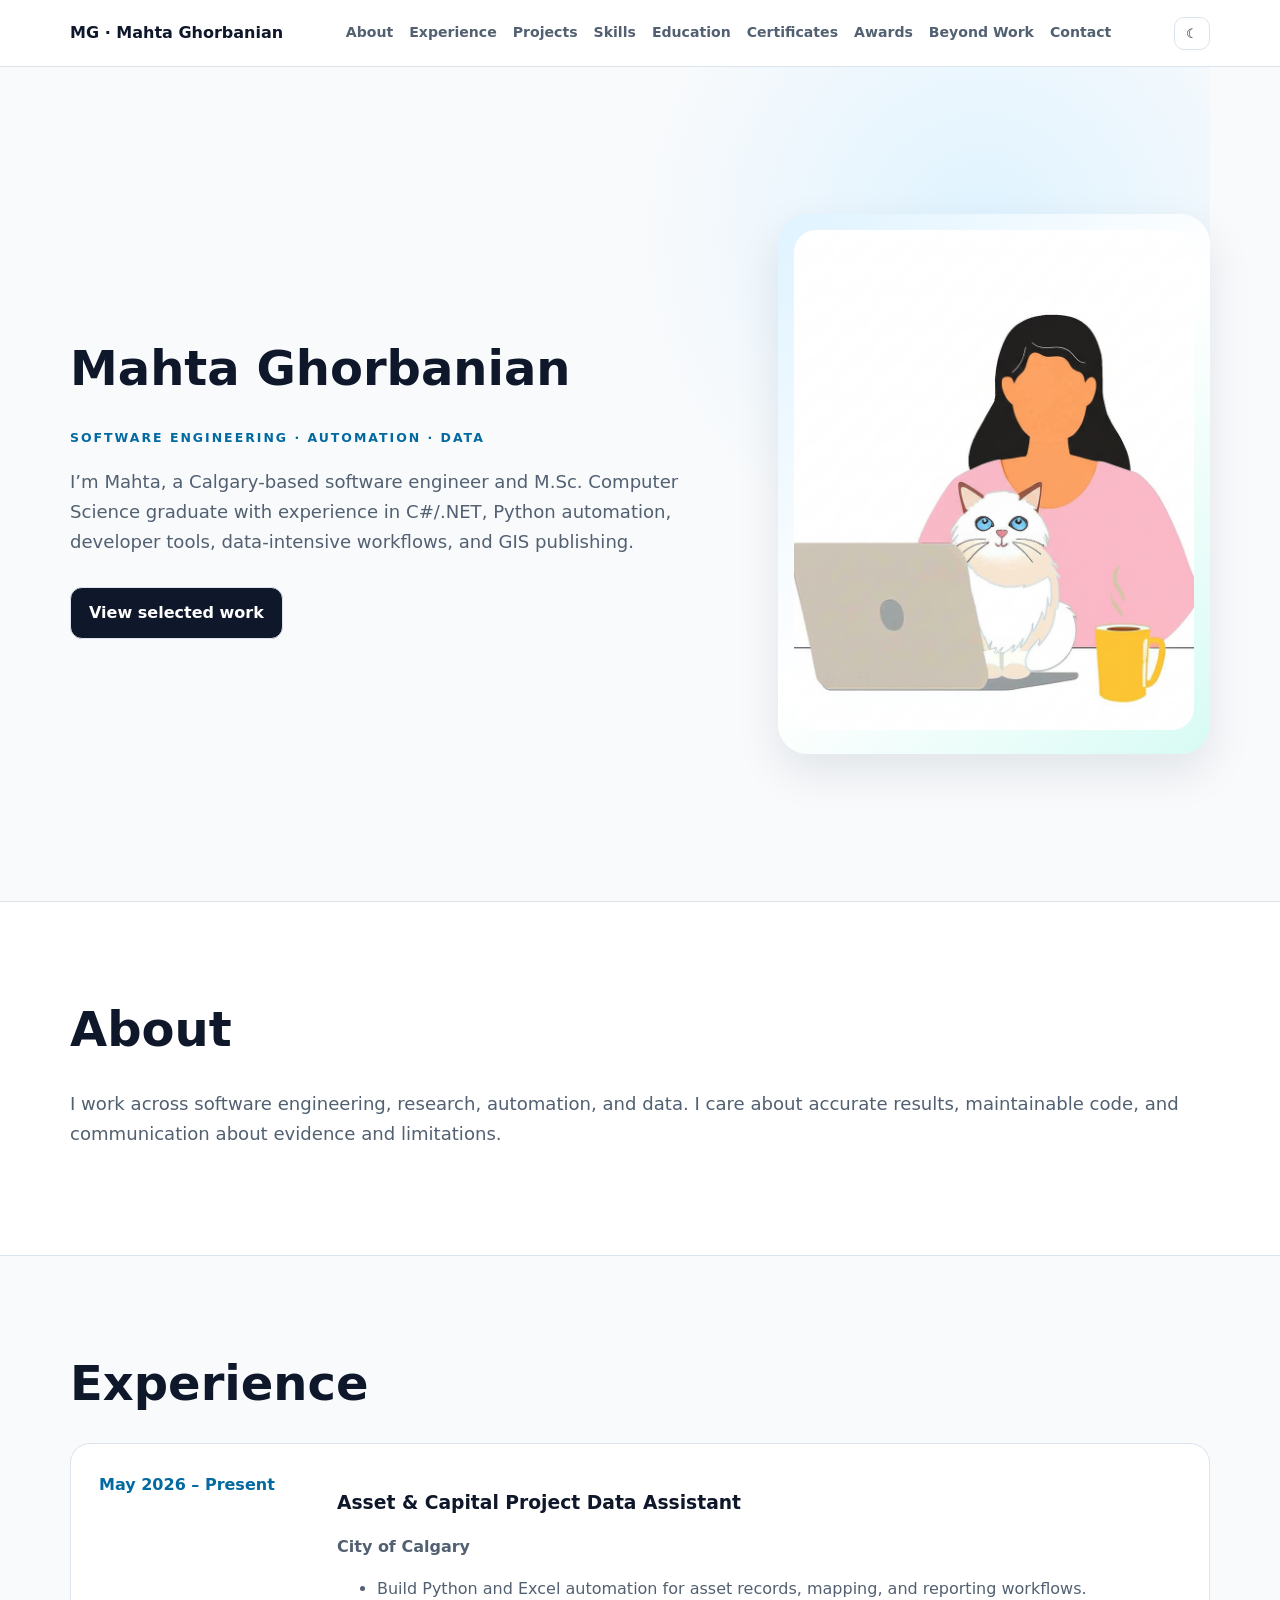
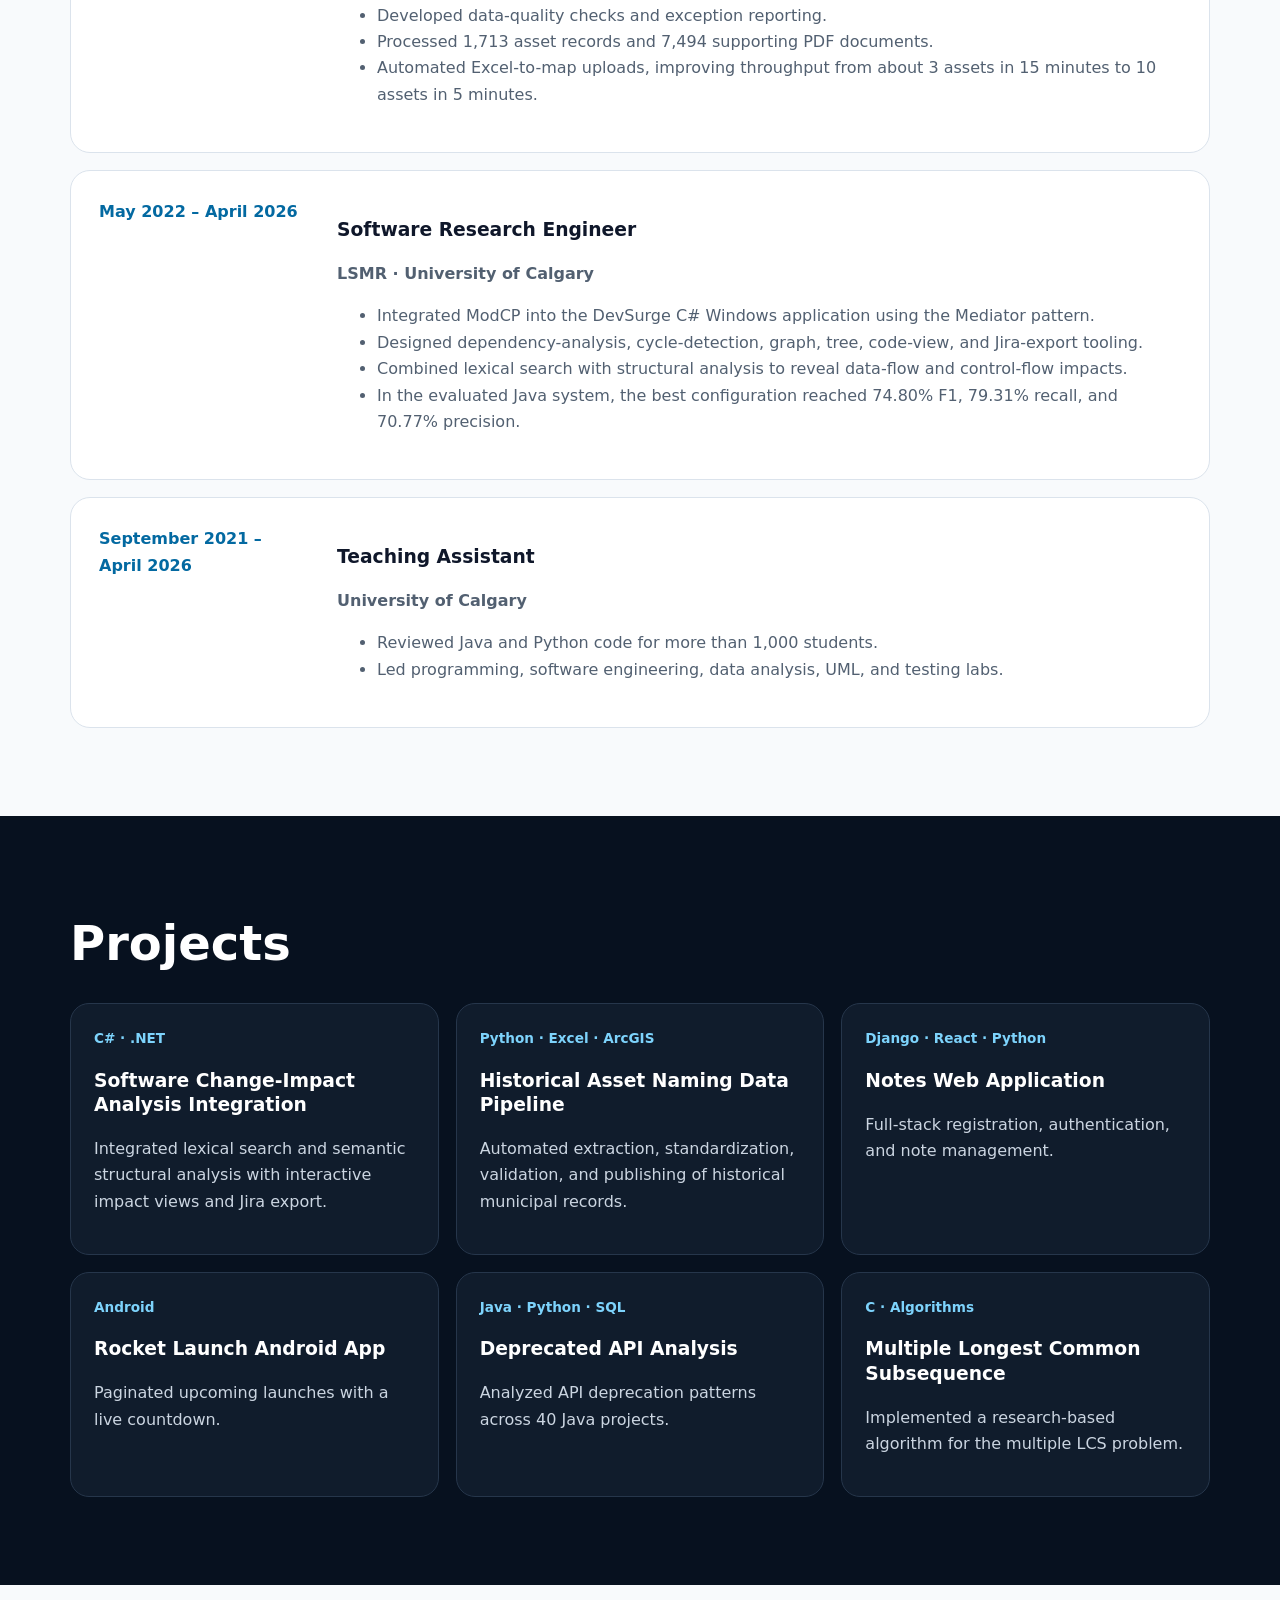
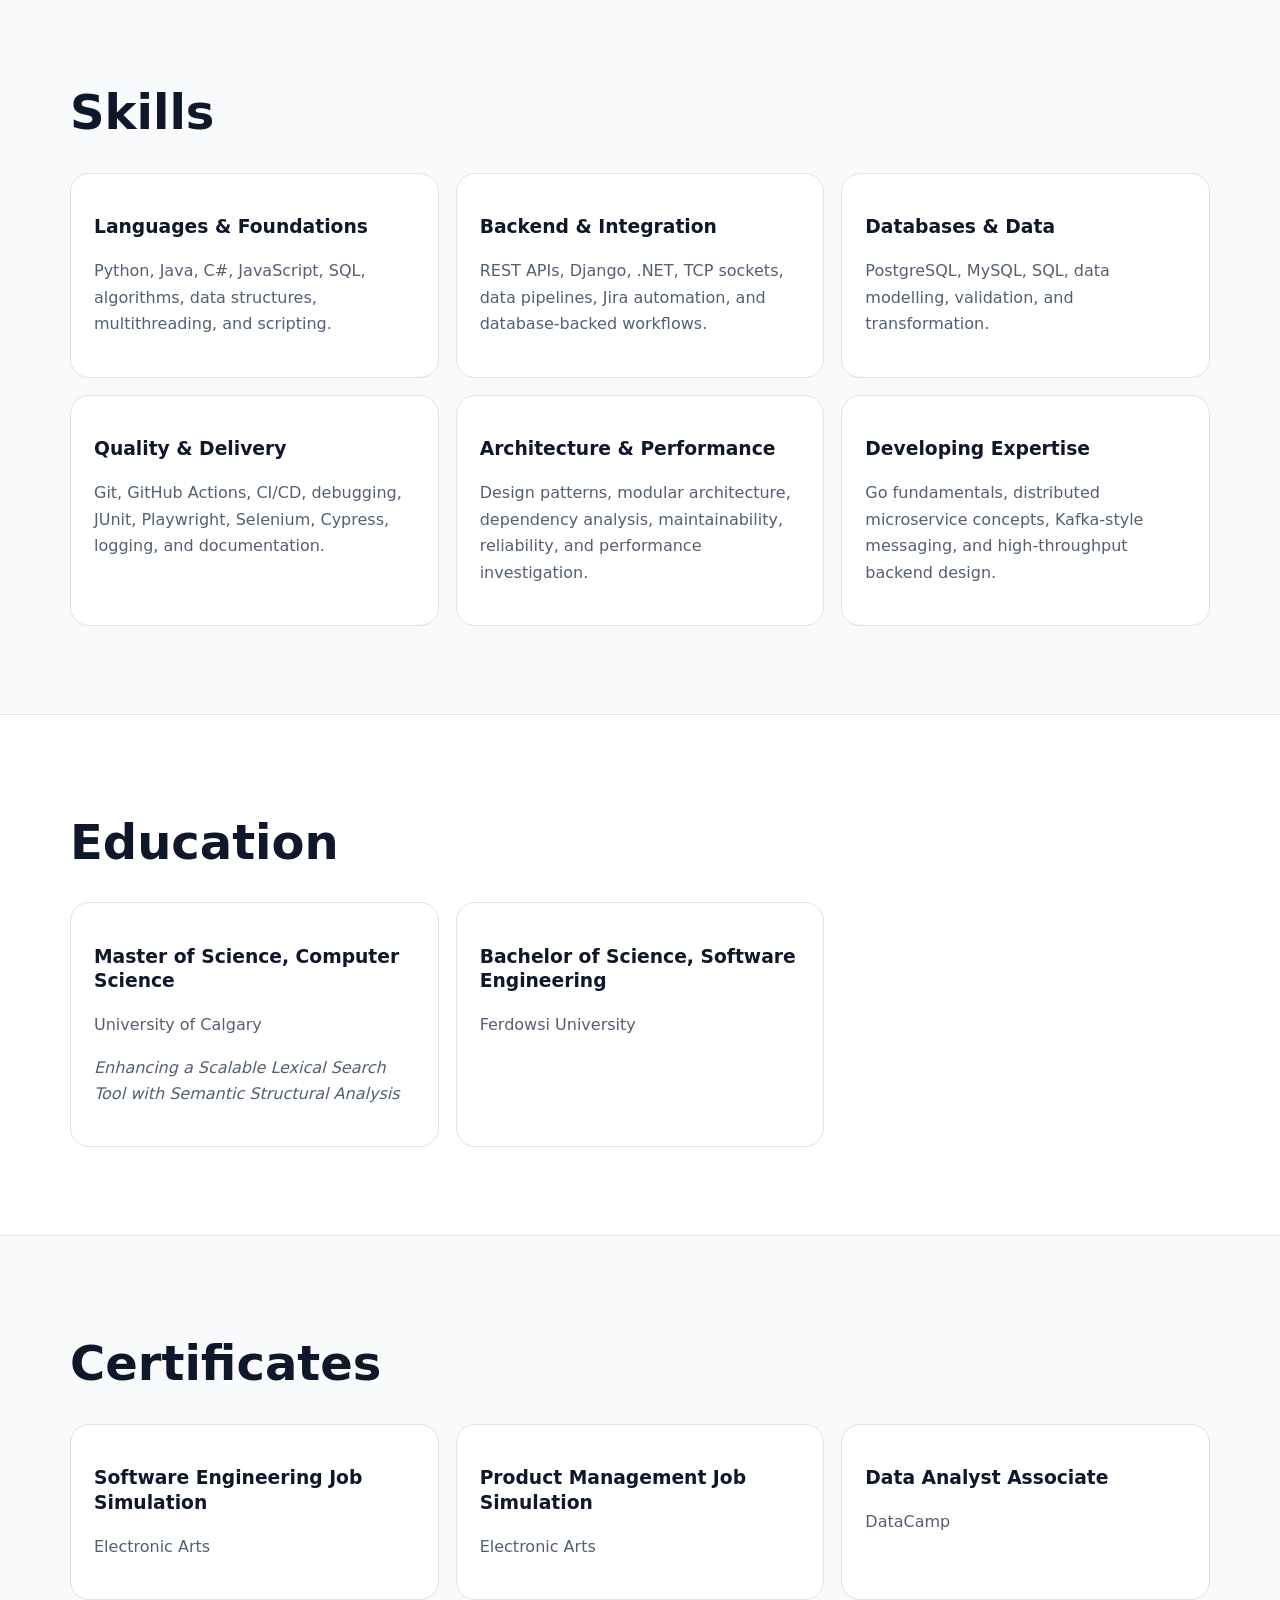
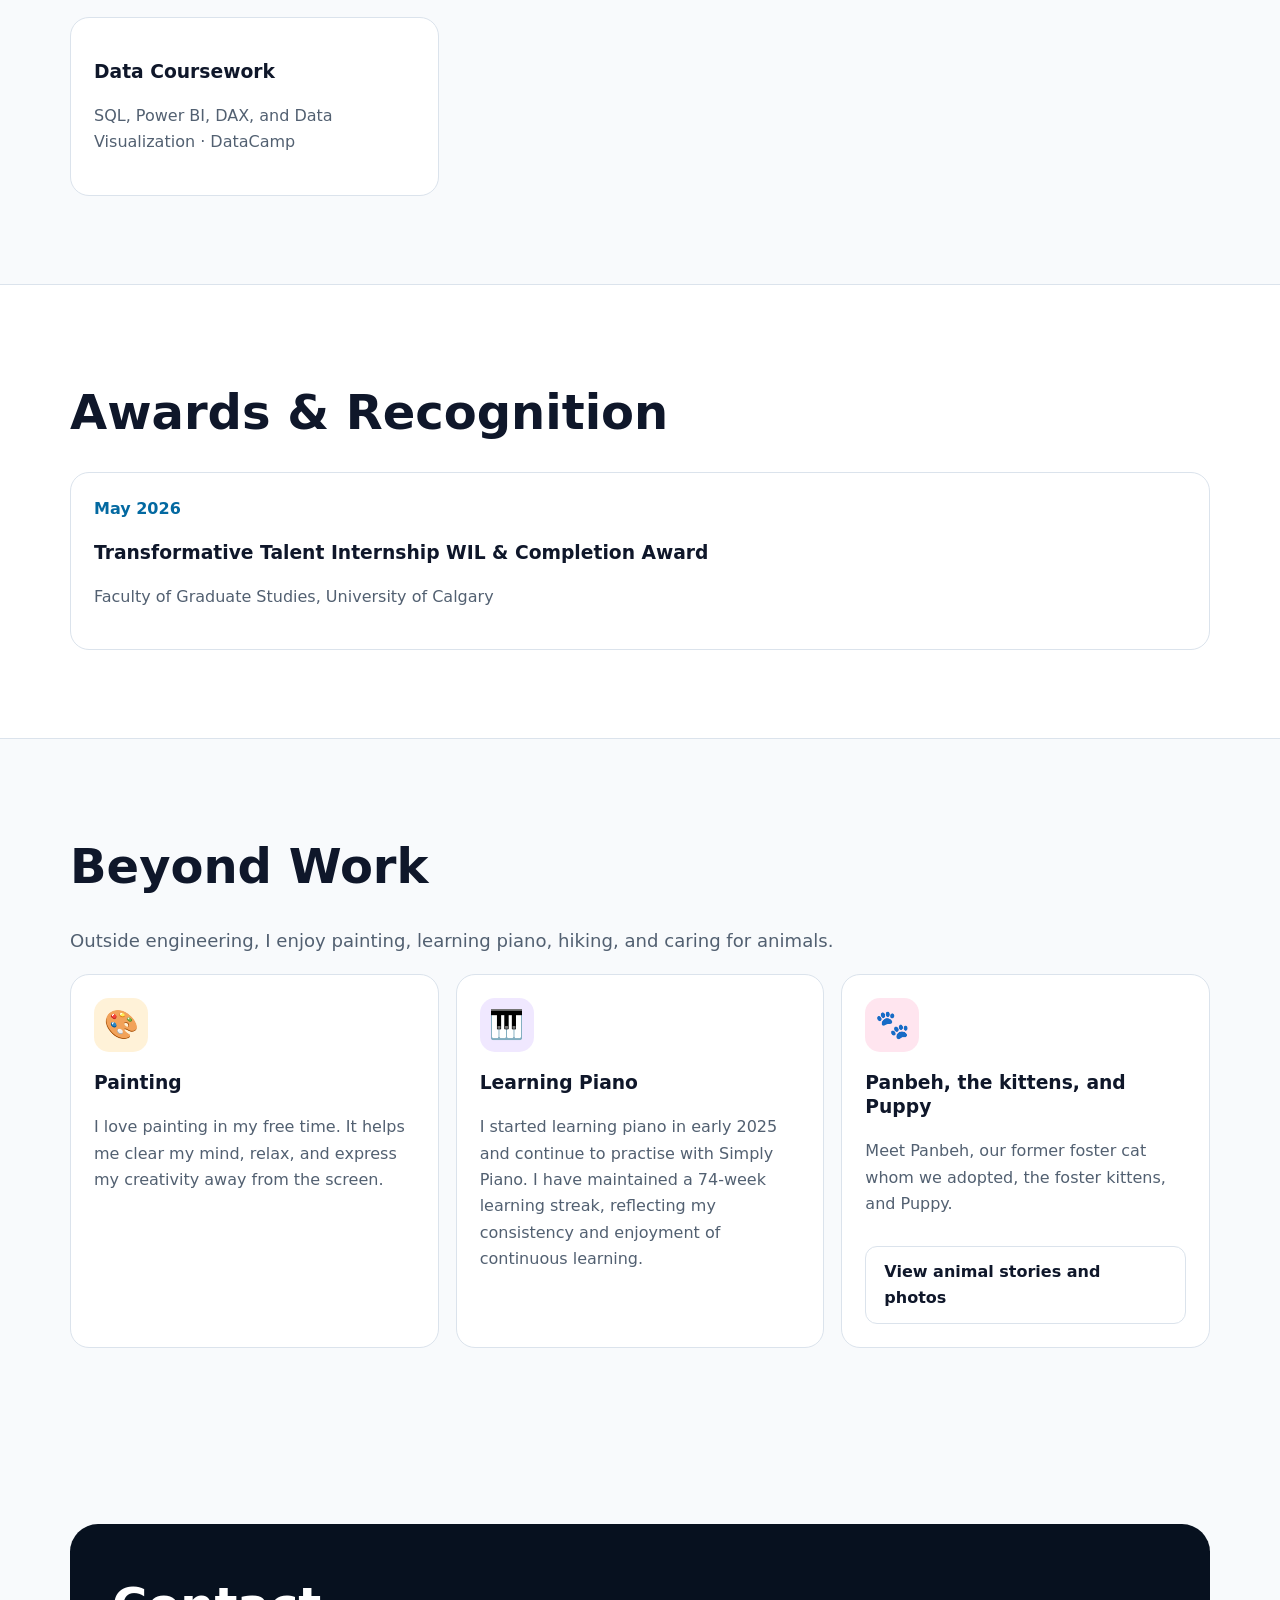
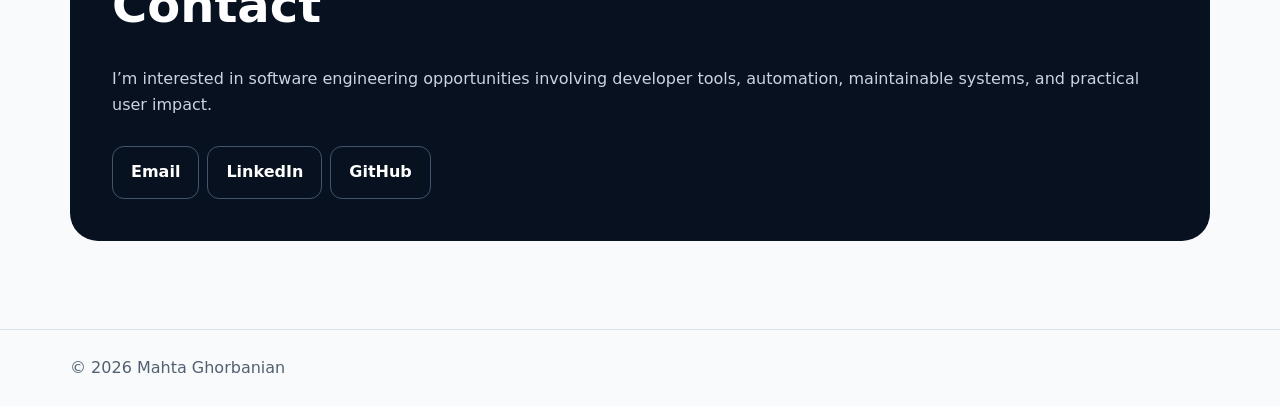
==== commit 5e19a73f: "Update About section for clarity Removed the phrase 'honest communication about' from the About sect" ====
--- a/index.html
+++ b/index.html
@@ -2,7 +2,7 @@
 :root{--bg:#f8fafc;--card:#fff;--text:#0f172a;--muted:#526071;--line:#dbe3ec;--blue:#0369a1}*{box-sizing:border-box}html{scroll-behavior:smooth}body{margin:0;font:16px/1.65 system-ui,sans-serif;background:var(--bg);color:var(--text)}body.dark{--bg:#07111f;--card:#101c2c;--text:#f8fafc;--muted:#cbd5e1;--line:#26364b}a{color:inherit}.wrap{width:min(1140px,calc(100% - 36px));margin:auto}.nav{position:sticky;top:0;z-index:10;background:color-mix(in srgb,var(--card) 92%,transparent);backdrop-filter:blur(12px);border-bottom:1px solid var(--line)}.navin{min-height:66px;display:flex;align-items:center;justify-content:space-between;gap:16px}.brand{font-weight:800;text-decoration:none}.links{display:flex;gap:16px}.links a{text-decoration:none;color:var(--muted);font-weight:700;font-size:.88rem}.toggle{border:1px solid var(--line);background:var(--card);color:var(--text);border-radius:10px;padding:8px 11px}.hero{min-height:calc(100vh - 66px);display:grid;grid-template-columns:1.2fr .8fr;align-items:center;gap:60px;padding:70px 0;background:radial-gradient(circle at 80% 20%,#dff3ff,transparent 30%)}.dark .hero{background:radial-gradient(circle at 80% 20%,#143b54,transparent 30%)}h1{font-size:clamp(2.35rem,4.4vw,4rem);line-height:1.05;letter-spacing:-.045em}h2{font-size:clamp(2rem,4vw,3rem);margin:0 0 20px}h3{line-height:1.3}.lead,.card p,.job li{color:var(--muted)}.lead{font-size:1.13rem}.eyebrow{color:var(--blue);font-weight:800;letter-spacing:.16em;text-transform:uppercase;font-size:.78rem}.button{display:inline-block;text-decoration:none;border:1px solid var(--line);border-radius:12px;padding:12px 18px;font-weight:800;margin-top:12px}.primary{background:var(--text);color:var(--card)}.portrait{padding:16px;border-radius:30px;background:linear-gradient(135deg,#dff3ff,#fff,#d8fbf4);box-shadow:0 18px 45px #0f172a18}.portrait img{width:100%;aspect-ratio:4/5;object-fit:cover;border-radius:22px}.section{padding:88px 0}.alt{background:var(--card);border-block:1px solid var(--line)}.grid{display:grid;grid-template-columns:repeat(3,1fr);gap:17px}.card{padding:23px;border-radius:19px;border:1px solid var(--line);background:var(--card)}.jobs{display:grid;gap:17px}.job{display:grid;grid-template-columns:210px 1fr;gap:28px;padding:28px;background:var(--card);border:1px solid var(--line);border-radius:20px}.period{color:var(--blue);font-weight:800}.org{color:var(--muted);font-weight:700}.darksection{background:#07111f;color:#fff}.darksection .card{background:#101c2c;border-color:#26364b}.darksection .card p{color:#cbd5e1}.type{color:#7dd3fc;font-weight:800;font-size:.85rem}.interest{width:54px;height:54px;display:grid;place-items:center;border-radius:15px;font-size:1.75rem}.paint{background:#fff2d8}.piano{background:#f0e8ff}.animals{background:#ffe5ef}.contact{background:#07111f;color:white;border-radius:28px;padding:42px}.contact p{color:#cbd5e1}.contact .button{margin-right:8px;border-color:#42556e}.footer{padding:25px 0;color:var(--muted);border-top:1px solid var(--line)}@media(max-width:950px){.links{display:none}.hero,.job{grid-template-columns:1fr}.portrait{max-width:450px}.grid{grid-template-columns:repeat(2,1fr)}}@media(max-width:560px){.grid{grid-template-columns:1fr}.section{padding:62px 0}}
 </style></head><body><header class="nav"><div class="wrap navin"><a class="brand" href="#home">MG · Mahta Ghorbanian</a><nav class="links"><a href="#about">About</a><a href="#experience">Experience</a><a href="#projects">Projects</a><a href="#skills">Skills</a><a href="#education">Education</a><a href="#certificates">Certificates</a><a href="#awards">Awards</a><a href="#beyond">Beyond Work</a><a href="#contact">Contact</a></nav><button id="theme" class="toggle">☾</button></div></header><main>
 <section id="home"><div class="wrap hero"><div><h2>Mahta Ghorbanian</h2><div class="eyebrow">Software engineering · automation · data</div><p class="lead">I’m Mahta, a Calgary-based software engineer and M.Sc. Computer Science graduate with experience in C#/.NET, Python automation, developer tools, data-intensive workflows, and GIS publishing.</p><a class="button primary" href="#projects">View selected work</a></div><div class="portrait"><img src="file.png" alt="Mahta Ghorbanian"></div></div></section>
-<section id="about" class="section alt"><div class="wrap"><h2>About</h2><p class="lead">I work across software engineering, research, automation, and data. I care about accurate results, maintainable code, and honest communication about evidence and limitations.</p></div></section>
+<section id="about" class="section alt"><div class="wrap"><h2>About</h2><p class="lead">I work across software engineering, research, automation, and data. I care about accurate results, maintainable code, and communication about evidence and limitations.</p></div></section>
 <section id="experience" class="section"><div class="wrap"><h2>Experience</h2><div class="jobs"><article class="job"><div class="period">May 2026 – Present</div><div><h3>Asset &amp; Capital Project Data Assistant</h3><div class="org">City of Calgary</div><ul><li>Build Python and Excel automation for asset records, mapping, and reporting workflows.</li><li>Developed data-quality checks and exception reporting.</li><li>Processed 1,713 asset records and 7,494 supporting PDF documents.</li><li>Automated Excel-to-map uploads, improving throughput from about 3 assets in 15 minutes to 10 assets in 5 minutes.</li></ul></div></article><article class="job"><div class="period">May 2022 – April 2026</div><div><h3>Software Research Engineer</h3><div class="org">LSMR · University of Calgary</div><ul><li>Integrated ModCP into the DevSurge C# Windows application using the Mediator pattern.</li><li>Designed dependency-analysis, cycle-detection, graph, tree, code-view, and Jira-export tooling.</li><li>Combined lexical search with structural analysis to reveal data-flow and control-flow impacts.</li><li>In the evaluated Java system, the best configuration reached 74.80% F1, 79.31% recall, and 70.77% precision.</li></ul></div></article><article class="job"><div class="period">September 2021 – April 2026</div><div><h3>Teaching Assistant</h3><div class="org">University of Calgary</div><ul><li>Reviewed Java and Python code for more than 1,000 students.</li><li>Led programming, software engineering, data analysis, UML, and testing labs.</li></ul></div></article></div></div></section>
 <section id="projects" class="section darksection"><div class="wrap"><h2>Projects</h2><div class="grid"><article class="card"><div class="type">C# · .NET</div><h3>Software Change-Impact Analysis Integration</h3><p>Integrated lexical search and semantic structural analysis with interactive impact views and Jira export.</p></article><article class="card"><div class="type">Python · Excel · ArcGIS</div><h3>Historical Asset Naming Data Pipeline</h3><p>Automated extraction, standardization, validation, and publishing of historical municipal records.</p></article><article class="card"><div class="type">Django · React · Python</div><h3>Notes Web Application</h3><p>Full-stack registration, authentication, and note management.</p></article><article class="card"><div class="type">Android</div><h3>Rocket Launch Android App</h3><p>Paginated upcoming launches with a live countdown.</p></article><article class="card"><div class="type">Java · Python · SQL</div><h3>Deprecated API Analysis</h3><p>Analyzed API deprecation patterns across 40 Java projects.</p></article><article class="card"><div class="type">C · Algorithms</div><h3>Multiple Longest Common Subsequence</h3><p>Implemented a research-based algorithm for the multiple LCS problem.</p></article></div></div></section>
 <section id="skills" class="section"><div class="wrap"><h2>Skills</h2><div class="grid"><article class="card"><h3>Languages &amp; Foundations</h3><p>Python, Java, C#, JavaScript, SQL, algorithms, data structures, multithreading, and scripting.</p></article><article class="card"><h3>Backend &amp; Integration</h3><p>REST APIs, Django, .NET, TCP sockets, data pipelines, Jira automation, and database-backed workflows.</p></article><article class="card"><h3>Databases &amp; Data</h3><p>PostgreSQL, MySQL, SQL, data modelling, validation, and transformation.</p></article><article class="card"><h3>Quality &amp; Delivery</h3><p>Git, GitHub Actions, CI/CD, debugging, JUnit, Playwright, Selenium, Cypress, logging, and documentation.</p></article><article class="card"><h3>Architecture &amp; Performance</h3><p>Design patterns, modular architecture, dependency analysis, maintainability, reliability, and performance investigation.</p></article><article class="card"><h3>Developing Expertise</h3><p>Go fundamentals, distributed microservice concepts, Kafka-style messaging, and high-throughput backend design.</p></article></div></div></section>
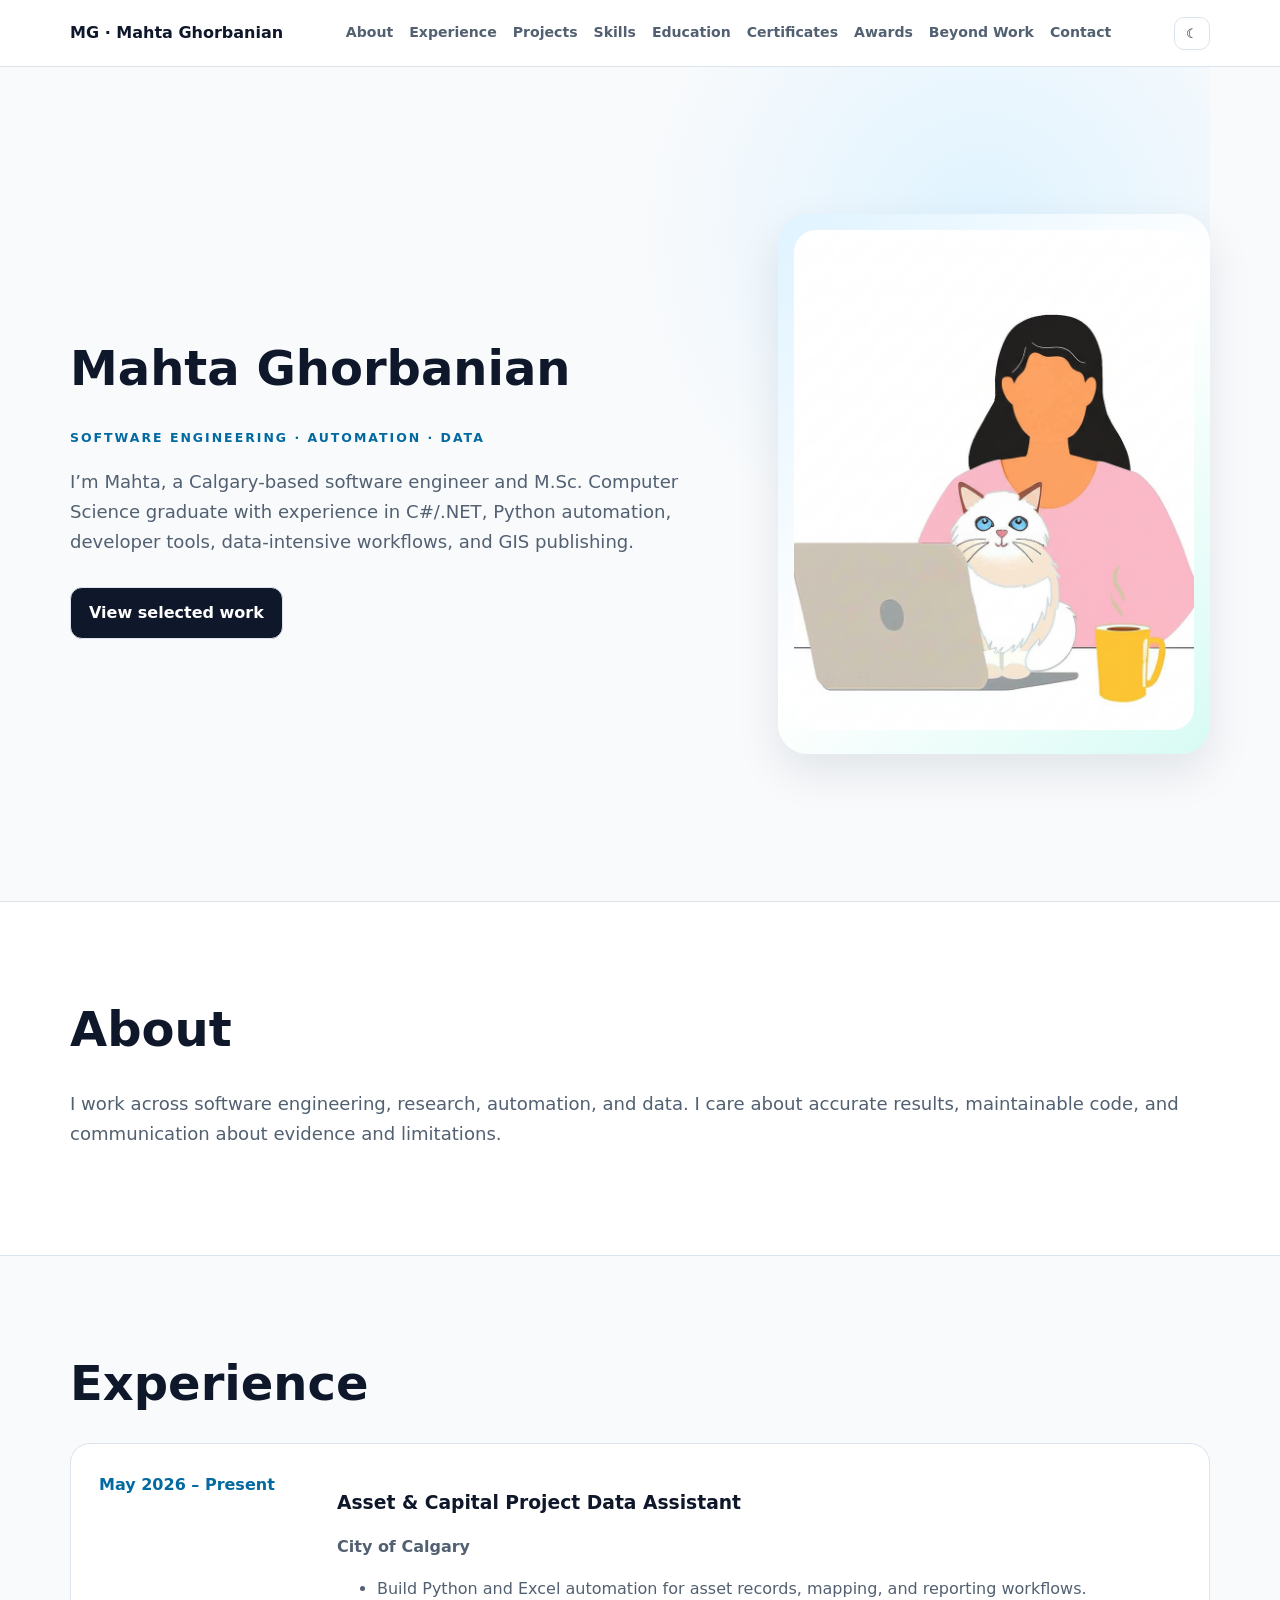
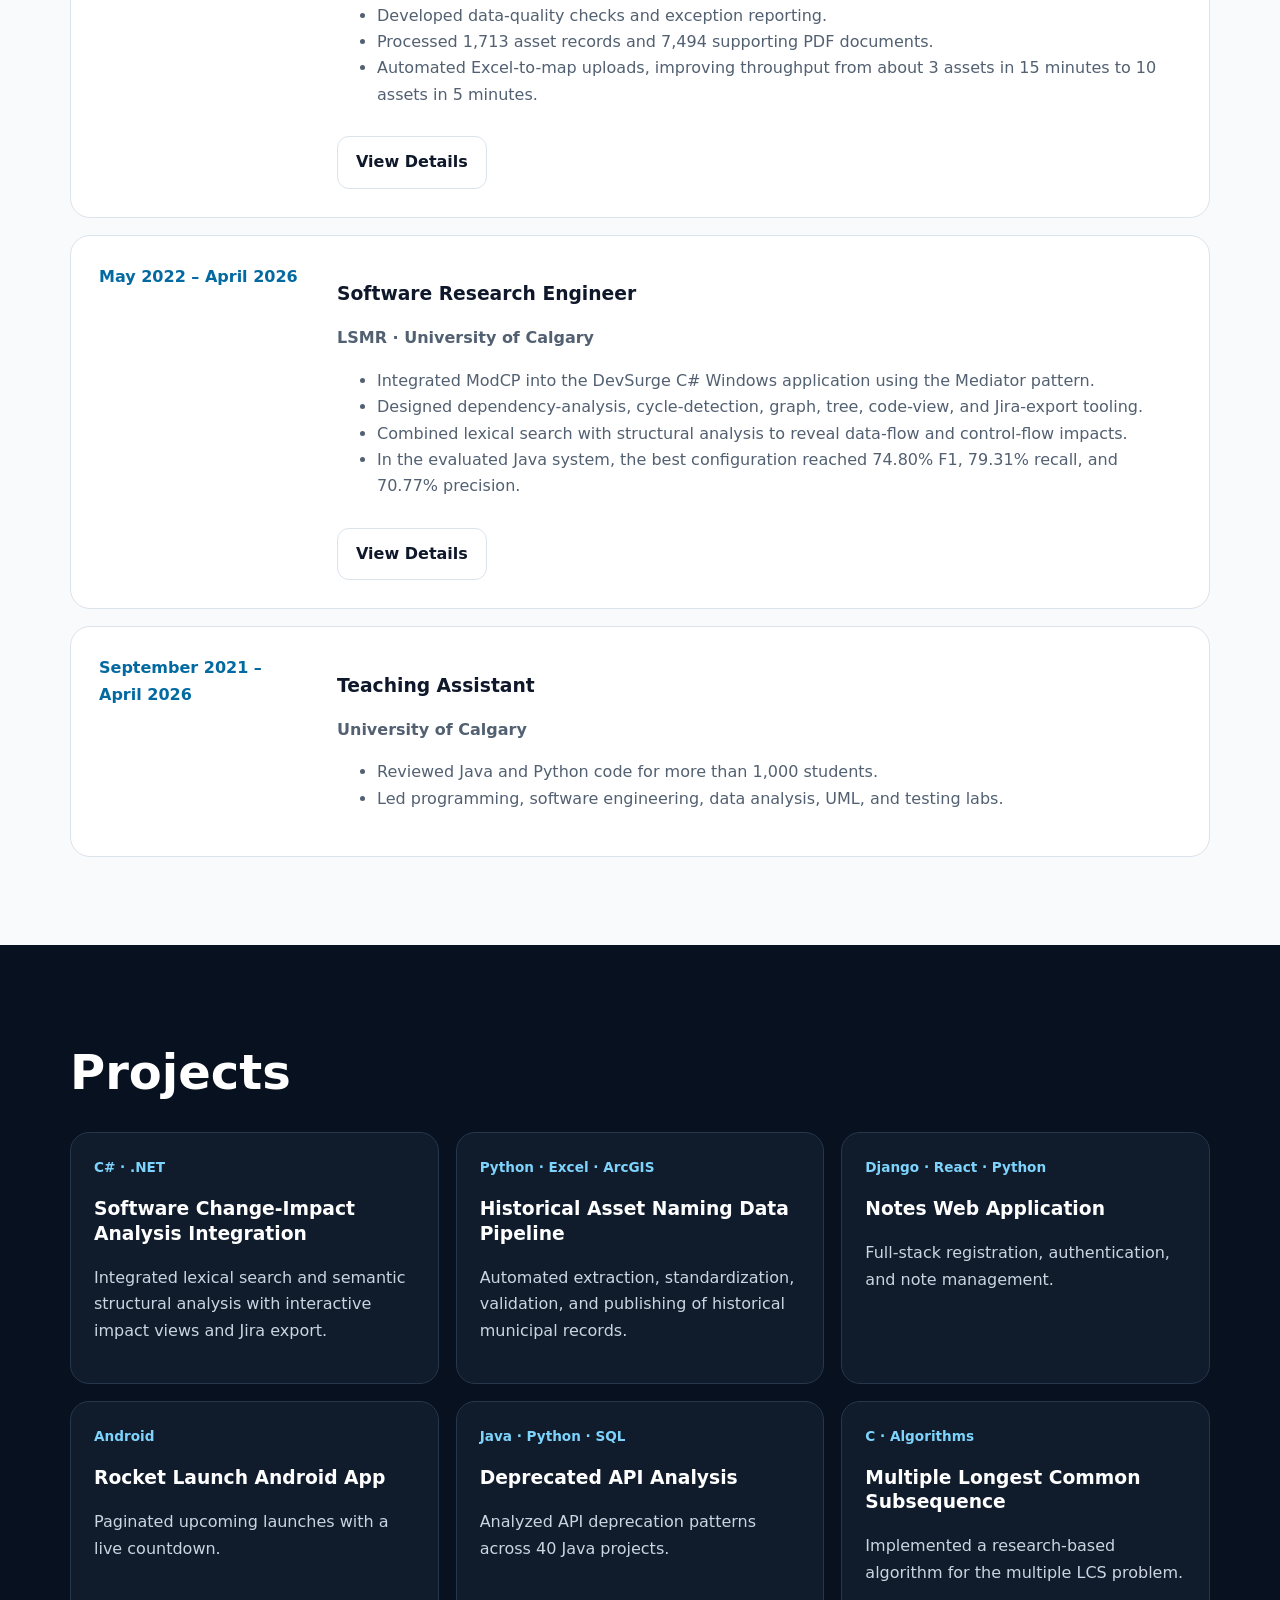
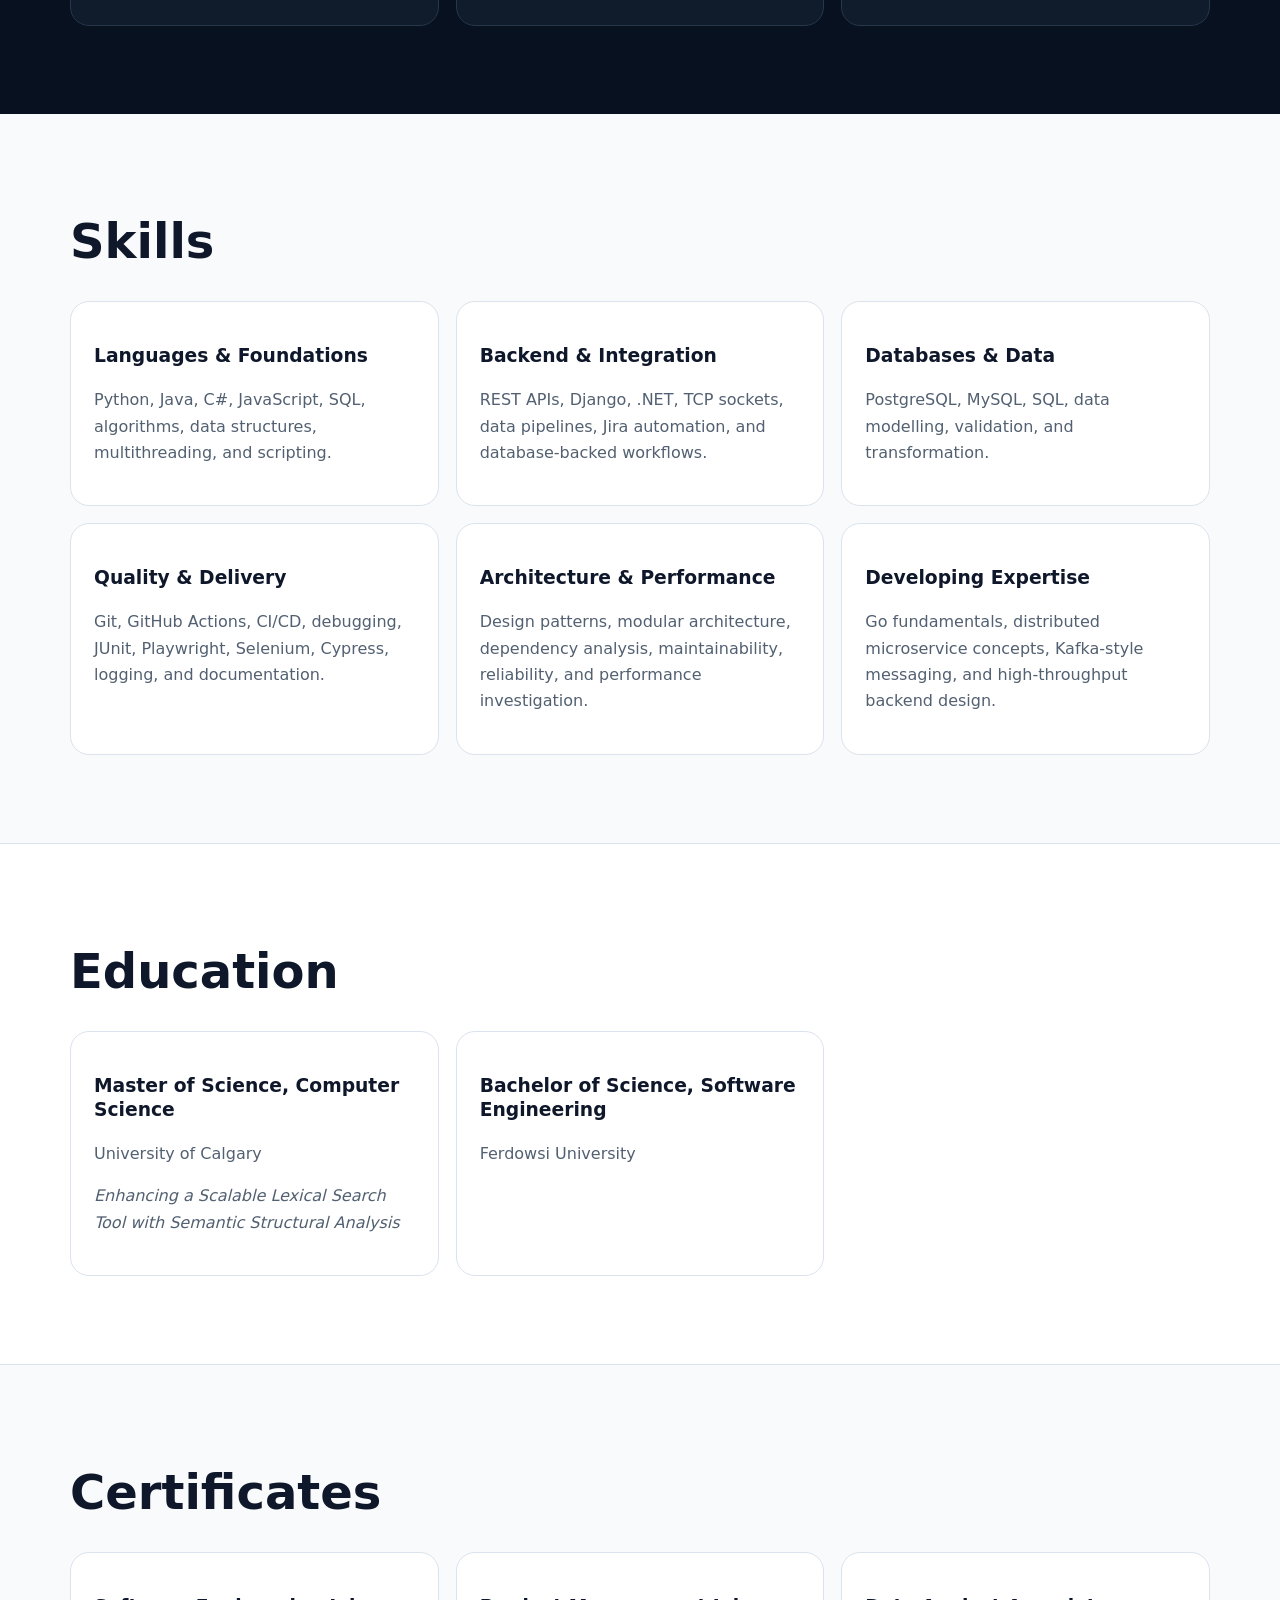
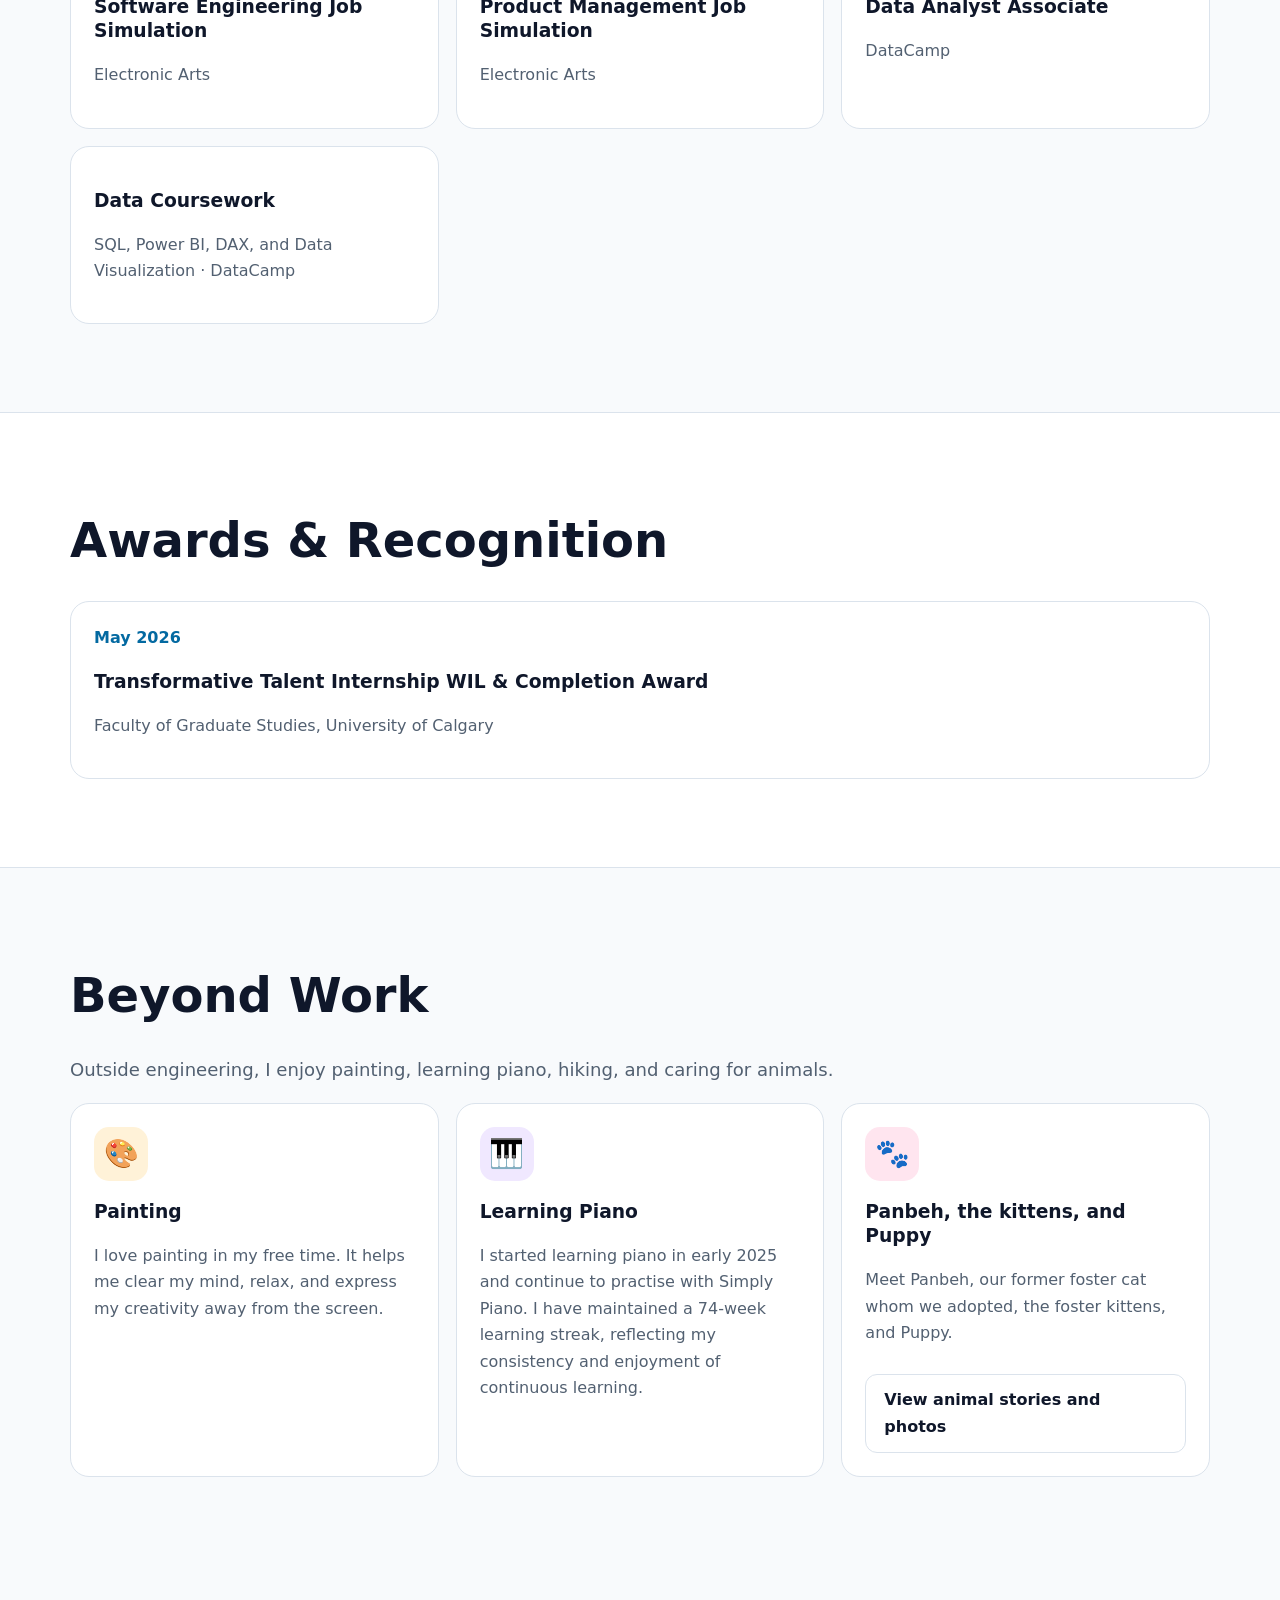
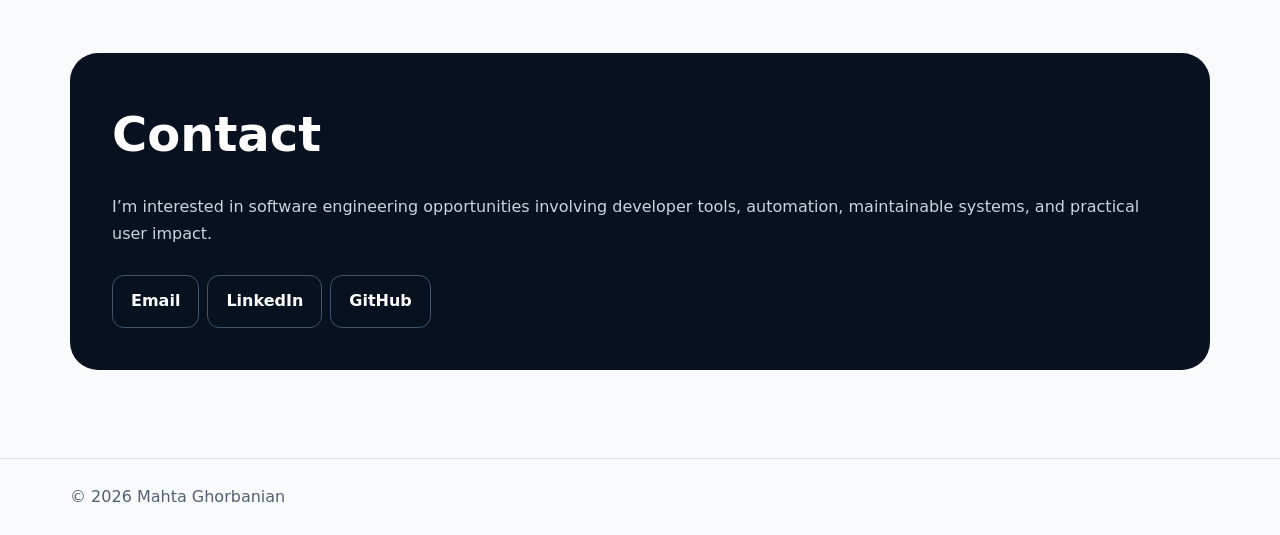
==== commit 2950df54: "Update index.html" ====
--- a/index.html
+++ b/index.html
@@ -3,7 +3,7 @@
 </style></head><body><header class="nav"><div class="wrap navin"><a class="brand" href="#home">MG · Mahta Ghorbanian</a><nav class="links"><a href="#about">About</a><a href="#experience">Experience</a><a href="#projects">Projects</a><a href="#skills">Skills</a><a href="#education">Education</a><a href="#certificates">Certificates</a><a href="#awards">Awards</a><a href="#beyond">Beyond Work</a><a href="#contact">Contact</a></nav><button id="theme" class="toggle">☾</button></div></header><main>
 <section id="home"><div class="wrap hero"><div><h2>Mahta Ghorbanian</h2><div class="eyebrow">Software engineering · automation · data</div><p class="lead">I’m Mahta, a Calgary-based software engineer and M.Sc. Computer Science graduate with experience in C#/.NET, Python automation, developer tools, data-intensive workflows, and GIS publishing.</p><a class="button primary" href="#projects">View selected work</a></div><div class="portrait"><img src="file.png" alt="Mahta Ghorbanian"></div></div></section>
 <section id="about" class="section alt"><div class="wrap"><h2>About</h2><p class="lead">I work across software engineering, research, automation, and data. I care about accurate results, maintainable code, and communication about evidence and limitations.</p></div></section>
-<section id="experience" class="section"><div class="wrap"><h2>Experience</h2><div class="jobs"><article class="job"><div class="period">May 2026 – Present</div><div><h3>Asset &amp; Capital Project Data Assistant</h3><div class="org">City of Calgary</div><ul><li>Build Python and Excel automation for asset records, mapping, and reporting workflows.</li><li>Developed data-quality checks and exception reporting.</li><li>Processed 1,713 asset records and 7,494 supporting PDF documents.</li><li>Automated Excel-to-map uploads, improving throughput from about 3 assets in 15 minutes to 10 assets in 5 minutes.</li></ul></div></article><article class="job"><div class="period">May 2022 – April 2026</div><div><h3>Software Research Engineer</h3><div class="org">LSMR · University of Calgary</div><ul><li>Integrated ModCP into the DevSurge C# Windows application using the Mediator pattern.</li><li>Designed dependency-analysis, cycle-detection, graph, tree, code-view, and Jira-export tooling.</li><li>Combined lexical search with structural analysis to reveal data-flow and control-flow impacts.</li><li>In the evaluated Java system, the best configuration reached 74.80% F1, 79.31% recall, and 70.77% precision.</li></ul></div></article><article class="job"><div class="period">September 2021 – April 2026</div><div><h3>Teaching Assistant</h3><div class="org">University of Calgary</div><ul><li>Reviewed Java and Python code for more than 1,000 students.</li><li>Led programming, software engineering, data analysis, UML, and testing labs.</li></ul></div></article></div></div></section>
+<section id="experience" class="section"><div class="wrap"><h2>Experience</h2><div class="jobs"><article class="job"><div class="period">May 2026 – Present</div><div><h3>Asset &amp; Capital Project Data Assistant</h3><div class="org">City of Calgary</div><ul><li>Build Python and Excel automation for asset records, mapping, and reporting workflows.</li><li>Developed data-quality checks and exception reporting.</li><li>Processed 1,713 asset records and 7,494 supporting PDF documents.</li><li>Automated Excel-to-map uploads, improving throughput from about 3 assets in 15 minutes to 10 assets in 5 minutes.</li></ul> <a class="button" href="Mahta_Ghorbanian_Asset_Naming.pdf" target="_blank" rel="noopener">View Details</a> </div></article><article class="job"><div class="period">May 2022 – April 2026</div><div><h3>Software Research Engineer</h3><div class="org">LSMR · University of Calgary</div><ul><li>Integrated ModCP into the DevSurge C# Windows application using the Mediator pattern.</li><li>Designed dependency-analysis, cycle-detection, graph, tree, code-view, and Jira-export tooling.</li><li>Combined lexical search with structural analysis to reveal data-flow and control-flow impacts.</li><li>In the evaluated Java system, the best configuration reached 74.80% F1, 79.31% recall, and 70.77% precision.</li></ul><a class="button" href="Mahta_Ghorbanian_Thesis.pdf" target="_blank" rel="noopener">View Details</a></div></article><article class="job"><div class="period">September 2021 – April 2026</div><div><h3>Teaching Assistant</h3><div class="org">University of Calgary</div><ul><li>Reviewed Java and Python code for more than 1,000 students.</li><li>Led programming, software engineering, data analysis, UML, and testing labs.</li></ul></div></article></div></div></section>
 <section id="projects" class="section darksection"><div class="wrap"><h2>Projects</h2><div class="grid"><article class="card"><div class="type">C# · .NET</div><h3>Software Change-Impact Analysis Integration</h3><p>Integrated lexical search and semantic structural analysis with interactive impact views and Jira export.</p></article><article class="card"><div class="type">Python · Excel · ArcGIS</div><h3>Historical Asset Naming Data Pipeline</h3><p>Automated extraction, standardization, validation, and publishing of historical municipal records.</p></article><article class="card"><div class="type">Django · React · Python</div><h3>Notes Web Application</h3><p>Full-stack registration, authentication, and note management.</p></article><article class="card"><div class="type">Android</div><h3>Rocket Launch Android App</h3><p>Paginated upcoming launches with a live countdown.</p></article><article class="card"><div class="type">Java · Python · SQL</div><h3>Deprecated API Analysis</h3><p>Analyzed API deprecation patterns across 40 Java projects.</p></article><article class="card"><div class="type">C · Algorithms</div><h3>Multiple Longest Common Subsequence</h3><p>Implemented a research-based algorithm for the multiple LCS problem.</p></article></div></div></section>
 <section id="skills" class="section"><div class="wrap"><h2>Skills</h2><div class="grid"><article class="card"><h3>Languages &amp; Foundations</h3><p>Python, Java, C#, JavaScript, SQL, algorithms, data structures, multithreading, and scripting.</p></article><article class="card"><h3>Backend &amp; Integration</h3><p>REST APIs, Django, .NET, TCP sockets, data pipelines, Jira automation, and database-backed workflows.</p></article><article class="card"><h3>Databases &amp; Data</h3><p>PostgreSQL, MySQL, SQL, data modelling, validation, and transformation.</p></article><article class="card"><h3>Quality &amp; Delivery</h3><p>Git, GitHub Actions, CI/CD, debugging, JUnit, Playwright, Selenium, Cypress, logging, and documentation.</p></article><article class="card"><h3>Architecture &amp; Performance</h3><p>Design patterns, modular architecture, dependency analysis, maintainability, reliability, and performance investigation.</p></article><article class="card"><h3>Developing Expertise</h3><p>Go fundamentals, distributed microservice concepts, Kafka-style messaging, and high-throughput backend design.</p></article></div></div></section>
 <section id="education" class="section alt"><div class="wrap"><h2>Education</h2><div class="grid"><article class="card"><h3>Master of Science, Computer Science</h3><p>University of Calgary</p><p><em>Enhancing a Scalable Lexical Search Tool with Semantic Structural Analysis</em></p></article><article class="card"><h3>Bachelor of Science, Software Engineering</h3><p>Ferdowsi University</p></article></div></div></section>
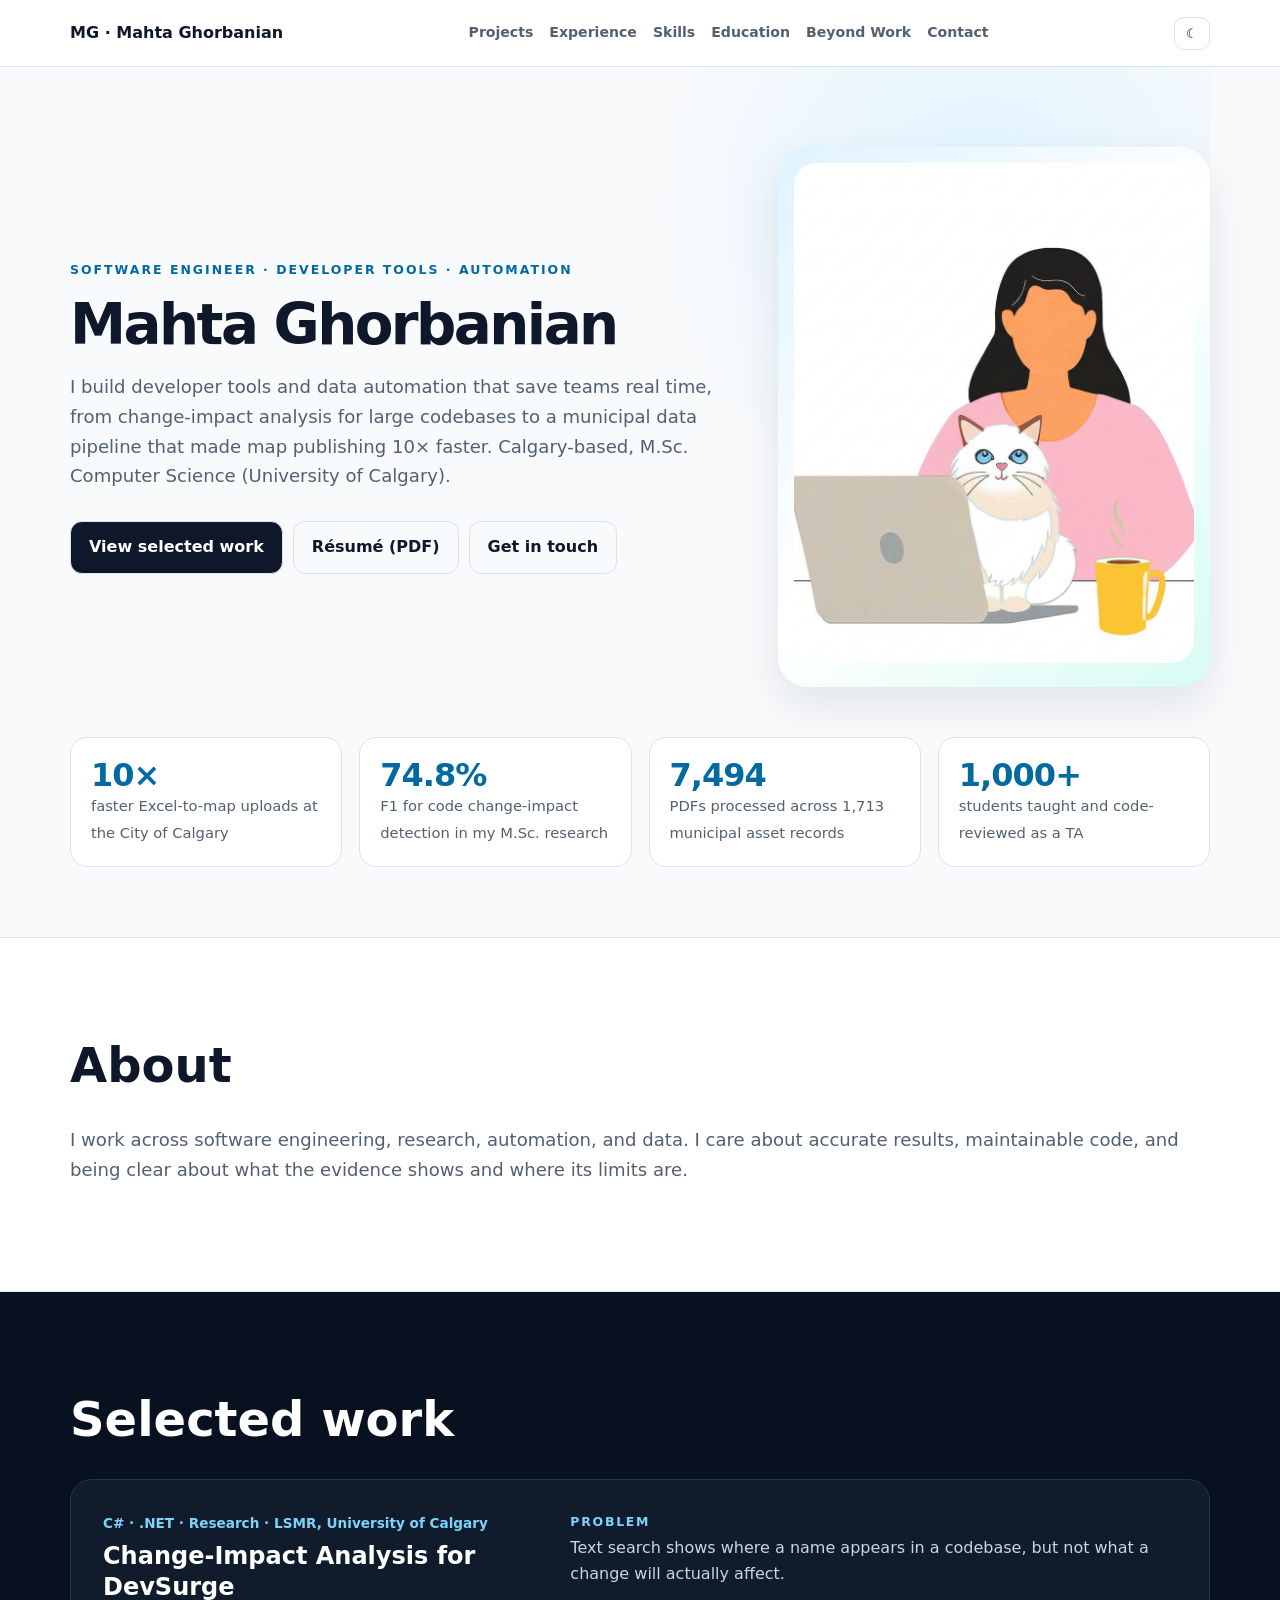
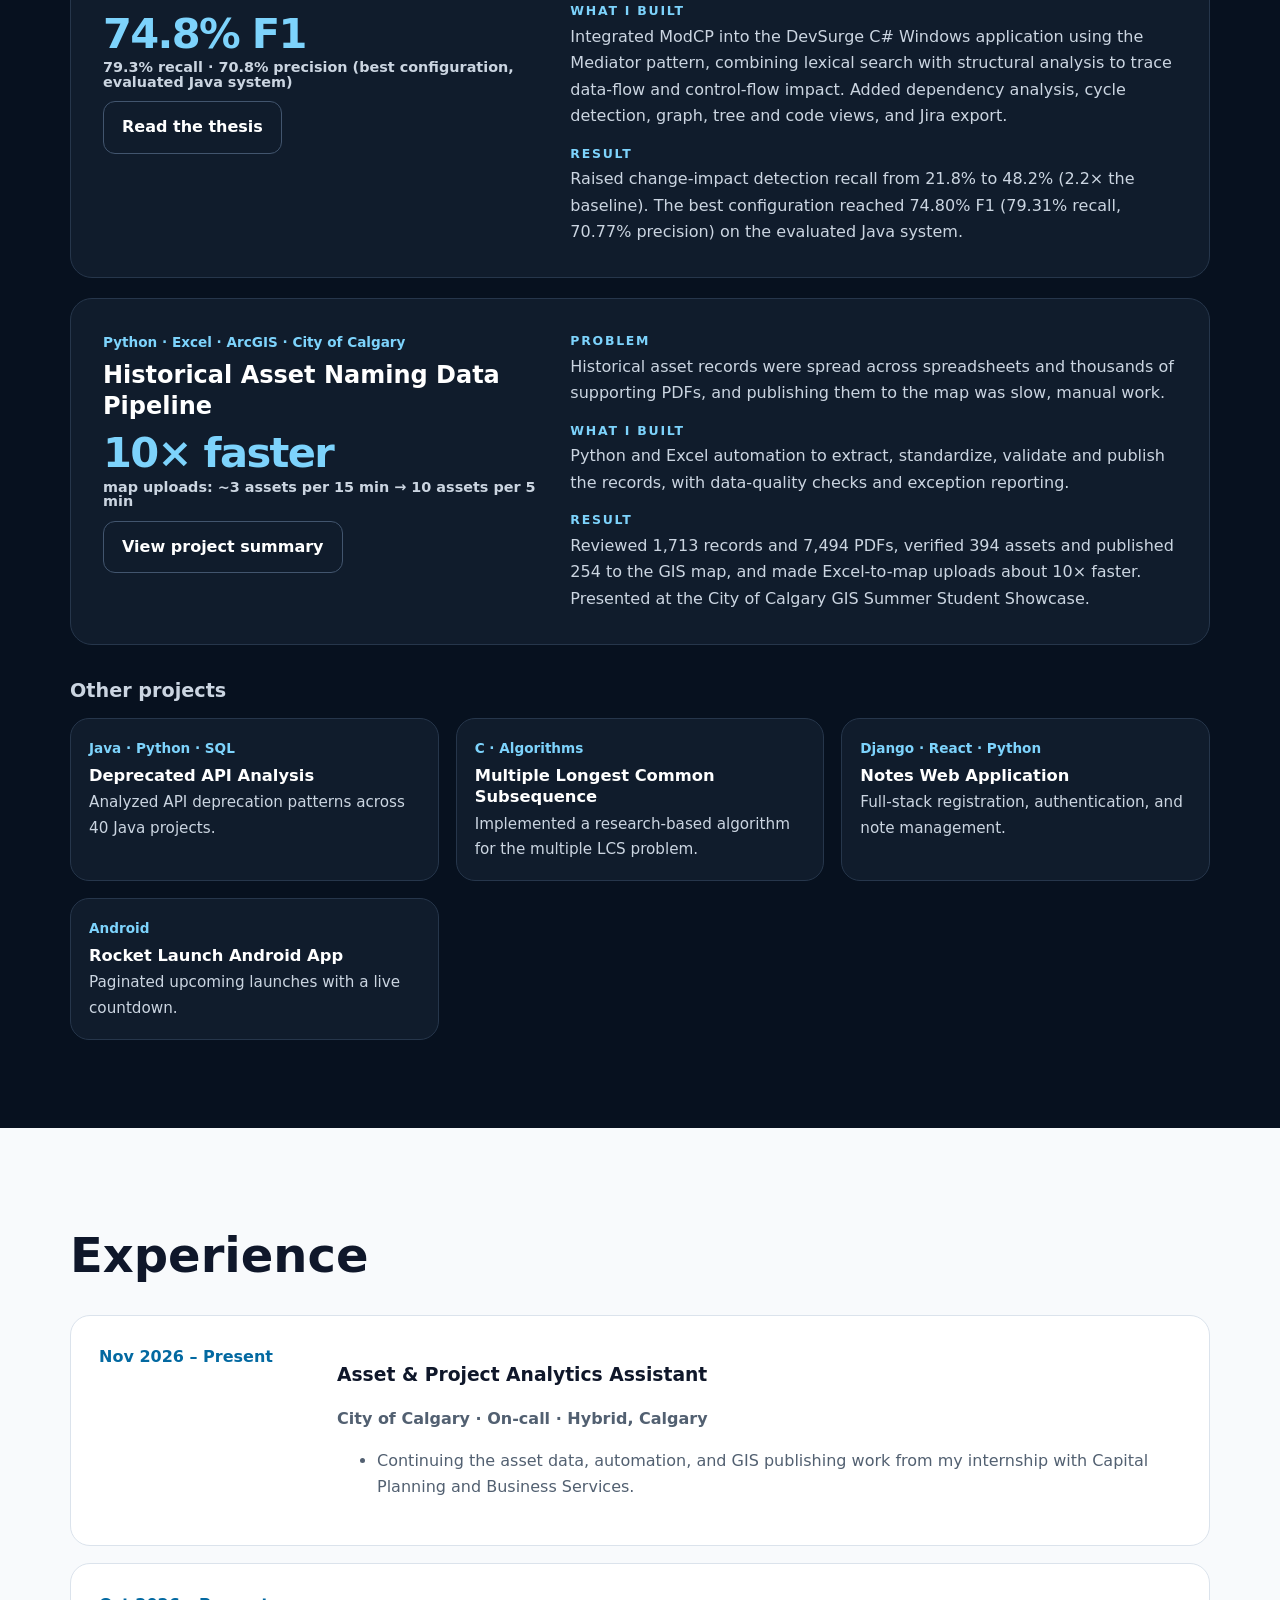
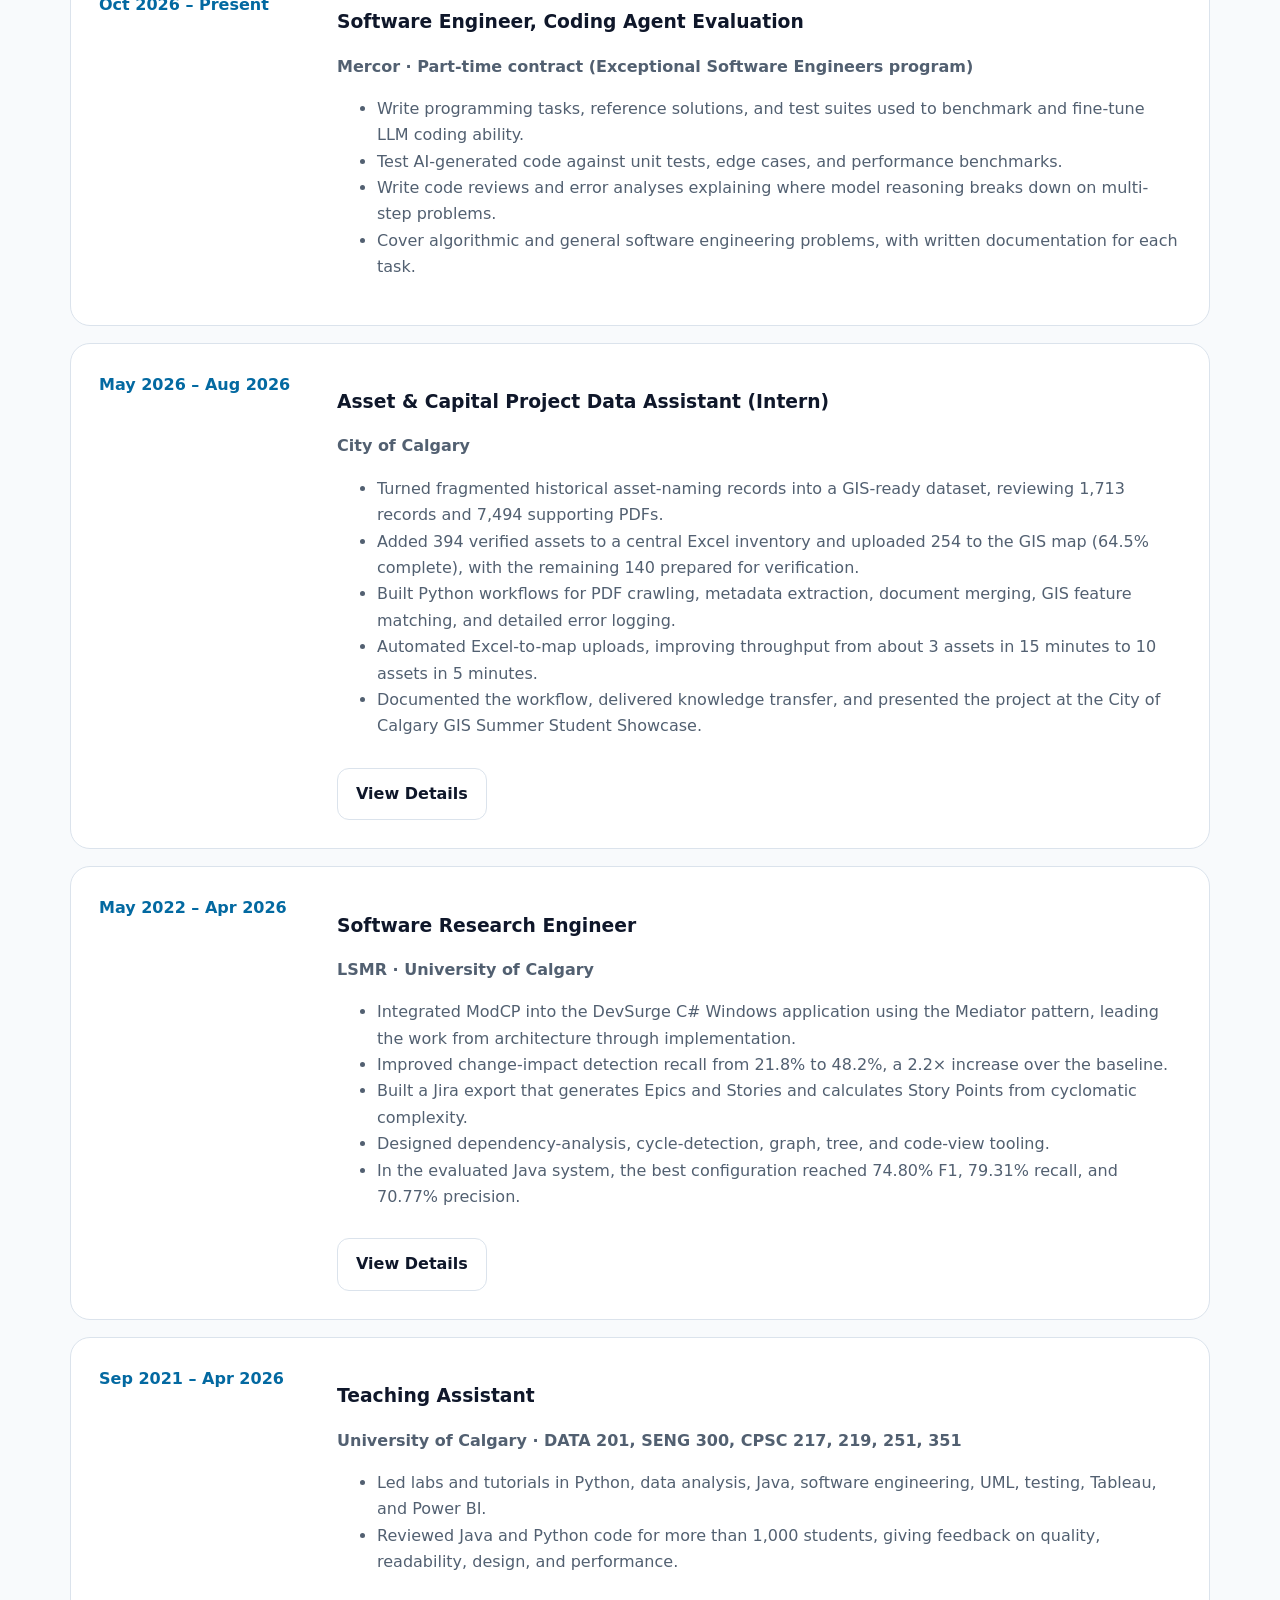
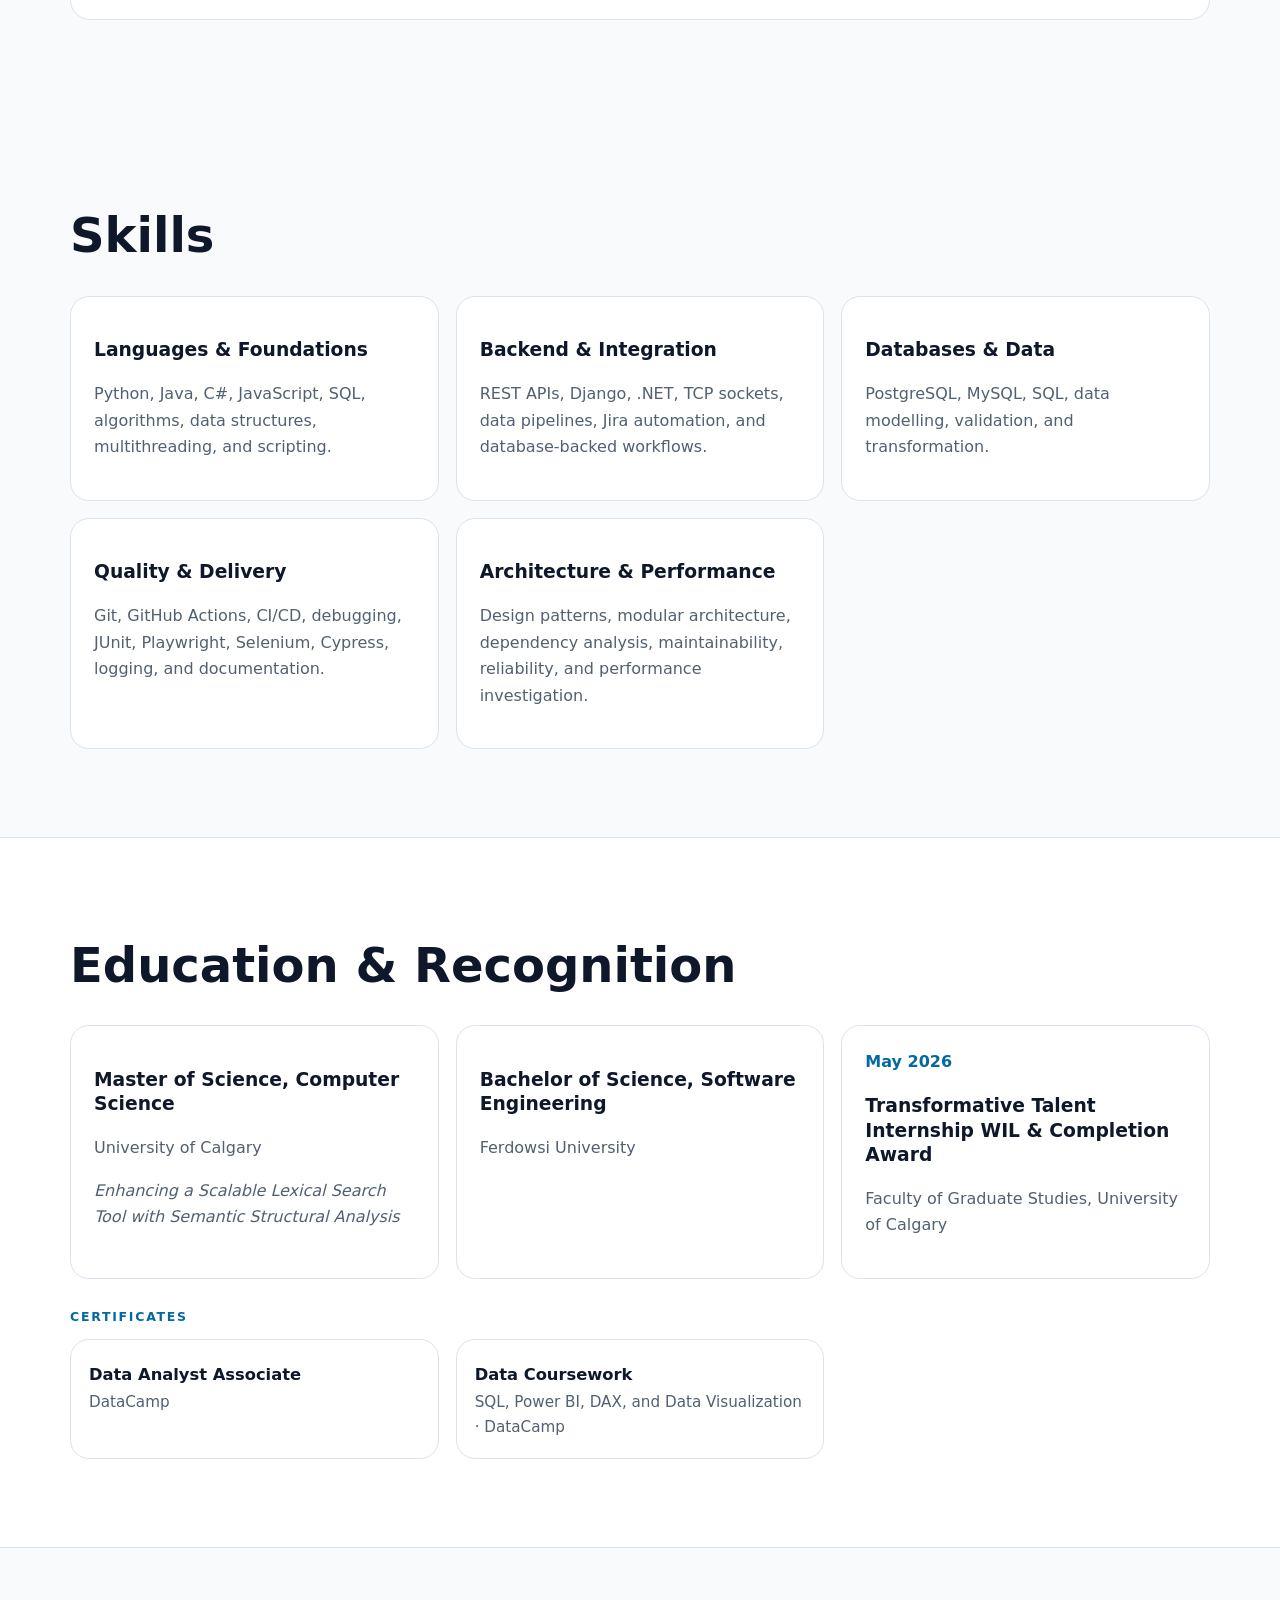
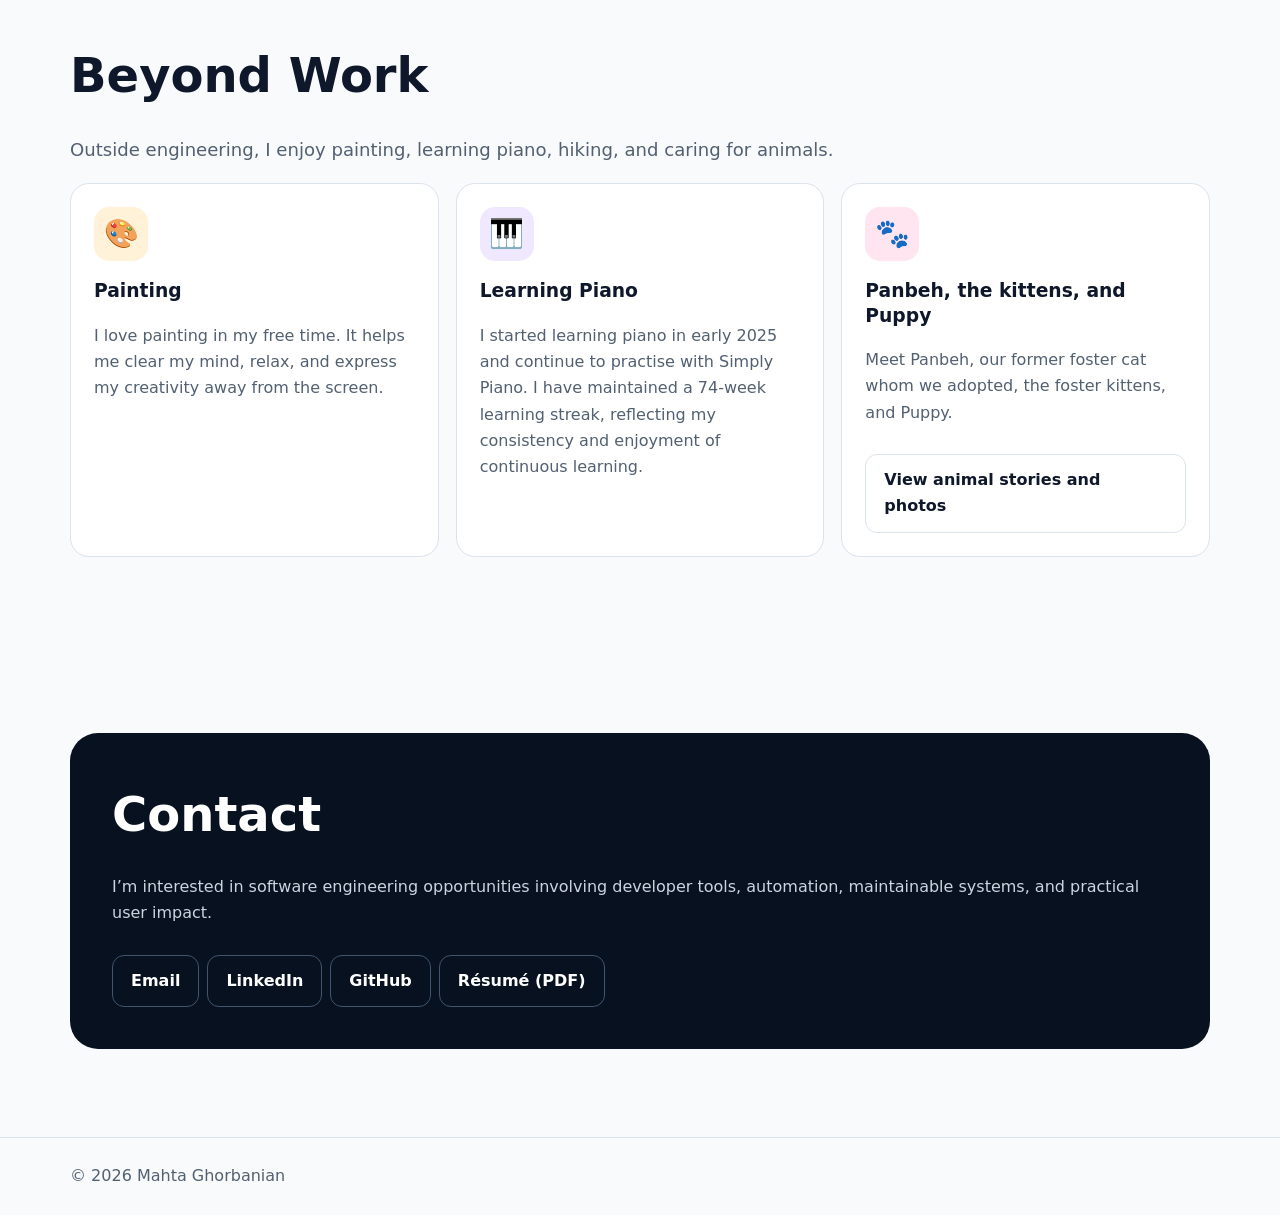
==== commit 666dd78a: "Add files via upload" ====
--- a/index.html
+++ b/index.html
@@ -1,13 +1,21 @@
-<!DOCTYPE html><html lang="en"><head><meta charset="UTF-8"><meta name="viewport" content="width=device-width,initial-scale=1"><title>Mahta Ghorbanian | Software Engineer</title><link rel="icon" href="logo.png"><style>
-:root{--bg:#f8fafc;--card:#fff;--text:#0f172a;--muted:#526071;--line:#dbe3ec;--blue:#0369a1}*{box-sizing:border-box}html{scroll-behavior:smooth}body{margin:0;font:16px/1.65 system-ui,sans-serif;background:var(--bg);color:var(--text)}body.dark{--bg:#07111f;--card:#101c2c;--text:#f8fafc;--muted:#cbd5e1;--line:#26364b}a{color:inherit}.wrap{width:min(1140px,calc(100% - 36px));margin:auto}.nav{position:sticky;top:0;z-index:10;background:color-mix(in srgb,var(--card) 92%,transparent);backdrop-filter:blur(12px);border-bottom:1px solid var(--line)}.navin{min-height:66px;display:flex;align-items:center;justify-content:space-between;gap:16px}.brand{font-weight:800;text-decoration:none}.links{display:flex;gap:16px}.links a{text-decoration:none;color:var(--muted);font-weight:700;font-size:.88rem}.toggle{border:1px solid var(--line);background:var(--card);color:var(--text);border-radius:10px;padding:8px 11px}.hero{min-height:calc(100vh - 66px);display:grid;grid-template-columns:1.2fr .8fr;align-items:center;gap:60px;padding:70px 0;background:radial-gradient(circle at 80% 20%,#dff3ff,transparent 30%)}.dark .hero{background:radial-gradient(circle at 80% 20%,#143b54,transparent 30%)}h1{font-size:clamp(2.35rem,4.4vw,4rem);line-height:1.05;letter-spacing:-.045em}h2{font-size:clamp(2rem,4vw,3rem);margin:0 0 20px}h3{line-height:1.3}.lead,.card p,.job li{color:var(--muted)}.lead{font-size:1.13rem}.eyebrow{color:var(--blue);font-weight:800;letter-spacing:.16em;text-transform:uppercase;font-size:.78rem}.button{display:inline-block;text-decoration:none;border:1px solid var(--line);border-radius:12px;padding:12px 18px;font-weight:800;margin-top:12px}.primary{background:var(--text);color:var(--card)}.portrait{padding:16px;border-radius:30px;background:linear-gradient(135deg,#dff3ff,#fff,#d8fbf4);box-shadow:0 18px 45px #0f172a18}.portrait img{width:100%;aspect-ratio:4/5;object-fit:cover;border-radius:22px}.section{padding:88px 0}.alt{background:var(--card);border-block:1px solid var(--line)}.grid{display:grid;grid-template-columns:repeat(3,1fr);gap:17px}.card{padding:23px;border-radius:19px;border:1px solid var(--line);background:var(--card)}.jobs{display:grid;gap:17px}.job{display:grid;grid-template-columns:210px 1fr;gap:28px;padding:28px;background:var(--card);border:1px solid var(--line);border-radius:20px}.period{color:var(--blue);font-weight:800}.org{color:var(--muted);font-weight:700}.darksection{background:#07111f;color:#fff}.darksection .card{background:#101c2c;border-color:#26364b}.darksection .card p{color:#cbd5e1}.type{color:#7dd3fc;font-weight:800;font-size:.85rem}.interest{width:54px;height:54px;display:grid;place-items:center;border-radius:15px;font-size:1.75rem}.paint{background:#fff2d8}.piano{background:#f0e8ff}.animals{background:#ffe5ef}.contact{background:#07111f;color:white;border-radius:28px;padding:42px}.contact p{color:#cbd5e1}.contact .button{margin-right:8px;border-color:#42556e}.footer{padding:25px 0;color:var(--muted);border-top:1px solid var(--line)}@media(max-width:950px){.links{display:none}.hero,.job{grid-template-columns:1fr}.portrait{max-width:450px}.grid{grid-template-columns:repeat(2,1fr)}}@media(max-width:560px){.grid{grid-template-columns:1fr}.section{padding:62px 0}}
-</style></head><body><header class="nav"><div class="wrap navin"><a class="brand" href="#home">MG · Mahta Ghorbanian</a><nav class="links"><a href="#about">About</a><a href="#experience">Experience</a><a href="#projects">Projects</a><a href="#skills">Skills</a><a href="#education">Education</a><a href="#certificates">Certificates</a><a href="#awards">Awards</a><a href="#beyond">Beyond Work</a><a href="#contact">Contact</a></nav><button id="theme" class="toggle">☾</button></div></header><main>
-<section id="home"><div class="wrap hero"><div><h2>Mahta Ghorbanian</h2><div class="eyebrow">Software engineering · automation · data</div><p class="lead">I’m Mahta, a Calgary-based software engineer and M.Sc. Computer Science graduate with experience in C#/.NET, Python automation, developer tools, data-intensive workflows, and GIS publishing.</p><a class="button primary" href="#projects">View selected work</a></div><div class="portrait"><img src="file.png" alt="Mahta Ghorbanian"></div></div></section>
-<section id="about" class="section alt"><div class="wrap"><h2>About</h2><p class="lead">I work across software engineering, research, automation, and data. I care about accurate results, maintainable code, and communication about evidence and limitations.</p></div></section>
-<section id="experience" class="section"><div class="wrap"><h2>Experience</h2><div class="jobs"><article class="job"><div class="period">May 2026 – Present</div><div><h3>Asset &amp; Capital Project Data Assistant</h3><div class="org">City of Calgary</div><ul><li>Build Python and Excel automation for asset records, mapping, and reporting workflows.</li><li>Developed data-quality checks and exception reporting.</li><li>Processed 1,713 asset records and 7,494 supporting PDF documents.</li><li>Automated Excel-to-map uploads, improving throughput from about 3 assets in 15 minutes to 10 assets in 5 minutes.</li></ul> <a class="button" href="Mahta_Ghorbanian_Asset_Naming.pdf" target="_blank" rel="noopener">View Details</a> </div></article><article class="job"><div class="period">May 2022 – April 2026</div><div><h3>Software Research Engineer</h3><div class="org">LSMR · University of Calgary</div><ul><li>Integrated ModCP into the DevSurge C# Windows application using the Mediator pattern.</li><li>Designed dependency-analysis, cycle-detection, graph, tree, code-view, and Jira-export tooling.</li><li>Combined lexical search with structural analysis to reveal data-flow and control-flow impacts.</li><li>In the evaluated Java system, the best configuration reached 74.80% F1, 79.31% recall, and 70.77% precision.</li></ul><a class="button" href="Mahta_Ghorbanian_Thesis.pdf" target="_blank" rel="noopener">View Details</a></div></article><article class="job"><div class="period">September 2021 – April 2026</div><div><h3>Teaching Assistant</h3><div class="org">University of Calgary</div><ul><li>Reviewed Java and Python code for more than 1,000 students.</li><li>Led programming, software engineering, data analysis, UML, and testing labs.</li></ul></div></article></div></div></section>
-<section id="projects" class="section darksection"><div class="wrap"><h2>Projects</h2><div class="grid"><article class="card"><div class="type">C# · .NET</div><h3>Software Change-Impact Analysis Integration</h3><p>Integrated lexical search and semantic structural analysis with interactive impact views and Jira export.</p></article><article class="card"><div class="type">Python · Excel · ArcGIS</div><h3>Historical Asset Naming Data Pipeline</h3><p>Automated extraction, standardization, validation, and publishing of historical municipal records.</p></article><article class="card"><div class="type">Django · React · Python</div><h3>Notes Web Application</h3><p>Full-stack registration, authentication, and note management.</p></article><article class="card"><div class="type">Android</div><h3>Rocket Launch Android App</h3><p>Paginated upcoming launches with a live countdown.</p></article><article class="card"><div class="type">Java · Python · SQL</div><h3>Deprecated API Analysis</h3><p>Analyzed API deprecation patterns across 40 Java projects.</p></article><article class="card"><div class="type">C · Algorithms</div><h3>Multiple Longest Common Subsequence</h3><p>Implemented a research-based algorithm for the multiple LCS problem.</p></article></div></div></section>
-<section id="skills" class="section"><div class="wrap"><h2>Skills</h2><div class="grid"><article class="card"><h3>Languages &amp; Foundations</h3><p>Python, Java, C#, JavaScript, SQL, algorithms, data structures, multithreading, and scripting.</p></article><article class="card"><h3>Backend &amp; Integration</h3><p>REST APIs, Django, .NET, TCP sockets, data pipelines, Jira automation, and database-backed workflows.</p></article><article class="card"><h3>Databases &amp; Data</h3><p>PostgreSQL, MySQL, SQL, data modelling, validation, and transformation.</p></article><article class="card"><h3>Quality &amp; Delivery</h3><p>Git, GitHub Actions, CI/CD, debugging, JUnit, Playwright, Selenium, Cypress, logging, and documentation.</p></article><article class="card"><h3>Architecture &amp; Performance</h3><p>Design patterns, modular architecture, dependency analysis, maintainability, reliability, and performance investigation.</p></article><article class="card"><h3>Developing Expertise</h3><p>Go fundamentals, distributed microservice concepts, Kafka-style messaging, and high-throughput backend design.</p></article></div></div></section>
-<section id="education" class="section alt"><div class="wrap"><h2>Education</h2><div class="grid"><article class="card"><h3>Master of Science, Computer Science</h3><p>University of Calgary</p><p><em>Enhancing a Scalable Lexical Search Tool with Semantic Structural Analysis</em></p></article><article class="card"><h3>Bachelor of Science, Software Engineering</h3><p>Ferdowsi University</p></article></div></div></section>
-<section id="certificates" class="section"><div class="wrap"><h2>Certificates</h2><div class="grid"><article class="card"><h3>Software Engineering Job Simulation</h3><p>Electronic Arts</p></article><article class="card"><h3>Product Management Job Simulation</h3><p>Electronic Arts</p></article><article class="card"><h3>Data Analyst Associate</h3><p>DataCamp</p></article><article class="card"><h3>Data Coursework</h3><p>SQL, Power BI, DAX, and Data Visualization · DataCamp</p></article></div></div></section>
-<section id="awards" class="section alt"><div class="wrap"><h2>Awards &amp; Recognition</h2><article class="card"><div class="period">May 2026</div><h3>Transformative Talent Internship WIL &amp; Completion Award</h3><p>Faculty of Graduate Studies, University of Calgary</p></article></div></section>
+<!DOCTYPE html><html lang="en"><head><meta charset="UTF-8"><meta name="viewport" content="width=device-width,initial-scale=1"><meta name="description" content="Mahta Ghorbanian, Calgary-based software engineer building developer tools and data automation. M.Sc. Computer Science, University of Calgary."><meta property="og:title" content="Mahta Ghorbanian | Software Engineer"><meta property="og:description" content="Developer tools, automation and data: change-impact analysis research and a municipal data pipeline that made map publishing 10× faster."><meta property="og:image" content="https://mahtagh.github.io/file.png"><meta property="og:url" content="https://mahtagh.github.io/"><meta name="twitter:card" content="summary_large_image"><title>Mahta Ghorbanian | Software Engineer</title><link rel="icon" href="logo.png"><style>
+:root{--bg:#f8fafc;--card:#fff;--text:#0f172a;--muted:#526071;--line:#dbe3ec;--blue:#0369a1}*{box-sizing:border-box}html{scroll-behavior:smooth}body{margin:0;font:16px/1.65 system-ui,sans-serif;background:var(--bg);color:var(--text)}body.dark{--bg:#07111f;--card:#101c2c;--text:#f8fafc;--muted:#cbd5e1;--line:#26364b}a{color:inherit}.wrap{width:min(1140px,calc(100% - 36px));margin:auto}.nav{position:sticky;top:0;z-index:10;background:color-mix(in srgb,var(--card) 92%,transparent);backdrop-filter:blur(12px);border-bottom:1px solid var(--line)}.navin{min-height:66px;display:flex;align-items:center;justify-content:space-between;gap:16px}.brand{font-weight:800;text-decoration:none}.links{display:flex;gap:16px}.links a{text-decoration:none;color:var(--muted);font-weight:700;font-size:.88rem}.toggle{border:1px solid var(--line);background:var(--card);color:var(--text);border-radius:10px;padding:8px 11px}.hero{min-height:min(700px,calc(100vh - 200px));display:grid;grid-template-columns:1.2fr .8fr;align-items:center;gap:60px;padding:70px 0;background:radial-gradient(circle at 80% 20%,#dff3ff,transparent 30%)}.dark .hero{background:radial-gradient(circle at 80% 20%,#143b54,transparent 30%)}h1{font-size:clamp(2.35rem,4.4vw,4rem);line-height:1.05;letter-spacing:-.045em}h2{font-size:clamp(2rem,4vw,3rem);margin:0 0 20px}h3{line-height:1.3}.lead,.card p,.job li{color:var(--muted)}.lead{font-size:1.13rem}.eyebrow{color:var(--blue);font-weight:800;letter-spacing:.16em;text-transform:uppercase;font-size:.78rem}.button{display:inline-block;text-decoration:none;border:1px solid var(--line);border-radius:12px;padding:12px 18px;font-weight:800;margin-top:12px}.primary{background:var(--text);color:var(--card)}.portrait{padding:16px;border-radius:30px;background:linear-gradient(135deg,#dff3ff,#fff,#d8fbf4);box-shadow:0 18px 45px #0f172a18}.portrait img{width:100%;aspect-ratio:4/5;object-fit:cover;border-radius:22px}.section{padding:88px 0}.alt{background:var(--card);border-block:1px solid var(--line)}.grid{display:grid;grid-template-columns:repeat(3,1fr);gap:17px}.card{padding:23px;border-radius:19px;border:1px solid var(--line);background:var(--card)}.jobs{display:grid;gap:17px}.job{display:grid;grid-template-columns:210px 1fr;gap:28px;padding:28px;background:var(--card);border:1px solid var(--line);border-radius:20px}.period{color:var(--blue);font-weight:800}.org{color:var(--muted);font-weight:700}.darksection{background:#07111f;color:#fff}.darksection .card{background:#101c2c;border-color:#26364b}.darksection .card p{color:#cbd5e1}.type{color:#7dd3fc;font-weight:800;font-size:.85rem}.interest{width:54px;height:54px;display:grid;place-items:center;border-radius:15px;font-size:1.75rem}.paint{background:#fff2d8}.piano{background:#f0e8ff}.animals{background:#ffe5ef}.contact{background:#07111f;color:white;border-radius:28px;padding:42px}.contact p{color:#cbd5e1}.contact .button{margin-right:8px;border-color:#42556e}.footer{padding:25px 0;color:var(--muted);border-top:1px solid var(--line)}@media(max-width:950px){.navin{flex-wrap:wrap}.links{order:3;width:100%;overflow-x:auto;padding-bottom:12px;white-space:nowrap}.stats{grid-template-columns:repeat(2,1fr)}.case{grid-template-columns:1fr}.hero,.job{grid-template-columns:1fr}.portrait{max-width:450px}.grid{grid-template-columns:repeat(2,1fr)}}@media(max-width:560px){.grid{grid-template-columns:1fr}.section{padding:62px 0}}.hero h1{margin:14px 0 18px}.ctas{display:flex;gap:10px;flex-wrap:wrap}.stats{display:grid;grid-template-columns:repeat(4,1fr);gap:17px;margin-top:-30px;padding-bottom:70px}.stat{padding:20px;border-radius:17px;border:1px solid var(--line);background:var(--card)}.stat b{display:block;font-size:2rem;line-height:1.1;color:var(--blue);letter-spacing:-.03em}.stat span{color:var(--muted);font-size:.92rem}.featured{display:grid;gap:20px;margin-bottom:34px}.case{display:grid;grid-template-columns:1fr 1.4fr;gap:34px;padding:32px;border-radius:22px;background:#101c2c;border:1px solid #26364b}.case h3{font-size:1.5rem;margin:6px 0 10px}.case .metric{font-size:2.6rem;font-weight:800;color:#7dd3fc;letter-spacing:-.04em;line-height:1}.case .metric small{display:block;font-size:.9rem;color:#cbd5e1;letter-spacing:0;font-weight:600;margin-top:6px}.case dl{margin:0;display:grid;gap:14px}.case dt{color:#7dd3fc;font-weight:800;font-size:.78rem;letter-spacing:.14em;text-transform:uppercase}.case dd{margin:2px 0 0;color:#cbd5e1}.case .button{border-color:#42556e}.subhead{font-size:1.2rem;margin:0 0 14px;color:#cbd5e1}.minor{padding:18px}.minor h3{margin:6px 0 4px;font-size:1.02rem}.minor p{margin:0;font-size:.95rem}.edu-label{color:var(--blue);font-weight:800;font-size:.78rem;letter-spacing:.14em;text-transform:uppercase;margin:28px 0 12px}@media(max-width:560px){.stats{grid-template-columns:1fr 1fr}.case{padding:22px}}
+</style></head><body><header class="nav"><div class="wrap navin"><a class="brand" href="#home">MG · Mahta Ghorbanian</a><nav class="links"><a href="#projects">Projects</a><a href="#experience">Experience</a><a href="#skills">Skills</a><a href="#education">Education</a><a href="#beyond">Beyond Work</a><a href="#contact">Contact</a></nav><button id="theme" class="toggle">☾</button></div></header><main>
+<section id="home"><div class="wrap hero"><div><div class="eyebrow">Software engineer · Developer tools · Automation</div><h1>Mahta Ghorbanian</h1><p class="lead">I build developer tools and data automation that save teams real time, from change-impact analysis for large codebases to a municipal data pipeline that made map publishing 10× faster. Calgary-based, M.Sc. Computer Science (University of Calgary).</p><div class="ctas"><a class="button primary" href="#projects">View selected work</a><a class="button" href="Mahta_Ghorbanian_Resume.pdf" target="_blank" rel="noopener">Résumé (PDF)</a><a class="button" href="#contact">Get in touch</a></div></div><div class="portrait"><img src="file.png" alt="Mahta Ghorbanian"></div></div>
+<div class="wrap stats"><div class="stat"><b>10×</b><span>faster Excel-to-map uploads at the City of Calgary</span></div><div class="stat"><b>74.8%</b><span>F1 for code change-impact detection in my M.Sc. research</span></div><div class="stat"><b>7,494</b><span>PDFs processed across 1,713 municipal asset records</span></div><div class="stat"><b>1,000+</b><span>students taught and code-reviewed as a TA</span></div></div></section>
+<section id="about" class="section alt"><div class="wrap"><h2>About</h2><p class="lead">I work across software engineering, research, automation, and data. I care about accurate results, maintainable code, and being clear about what the evidence shows and where its limits are.</p></div></section>
+<section id="projects" class="section darksection"><div class="wrap"><h2>Selected work</h2><div class="featured">
+<!-- TIP: add a screenshot or short GIF to each case study, e.g. <img src="impact-view.png" alt="..."> -->
+<article class="case"><div><div class="type">C# · .NET · Research · LSMR, University of Calgary</div><h3>Change-Impact Analysis for DevSurge</h3><div class="metric">74.8% F1<small>79.3% recall · 70.8% precision (best configuration, evaluated Java system)</small></div><a class="button" href="Mahta_Ghorbanian_Thesis.pdf" target="_blank" rel="noopener">Read the thesis</a></div><dl><div><dt>Problem</dt><dd>Text search shows where a name appears in a codebase, but not what a change will actually affect.</dd></div><div><dt>What I built</dt><dd>Integrated ModCP into the DevSurge C# Windows application using the Mediator pattern, combining lexical search with structural analysis to trace data-flow and control-flow impact. Added dependency analysis, cycle detection, graph, tree and code views, and Jira export.</dd></div><div><dt>Result</dt><dd>Raised change-impact detection recall from 21.8% to 48.2% (2.2× the baseline). The best configuration reached 74.80% F1 (79.31% recall, 70.77% precision) on the evaluated Java system.</dd></div></dl></article>
+<article class="case"><div><div class="type">Python · Excel · ArcGIS · City of Calgary</div><h3>Historical Asset Naming Data Pipeline</h3><div class="metric">10× faster<small>map uploads: ~3 assets per 15 min → 10 assets per 5 min</small></div><a class="button" href="Mahta_Ghorbanian_Asset_Naming.pdf" target="_blank" rel="noopener">View project summary</a></div><dl><div><dt>Problem</dt><dd>Historical asset records were spread across spreadsheets and thousands of supporting PDFs, and publishing them to the map was slow, manual work.</dd></div><div><dt>What I built</dt><dd>Python and Excel automation to extract, standardize, validate and publish the records, with data-quality checks and exception reporting.</dd></div><div><dt>Result</dt><dd>Reviewed 1,713 records and 7,494 PDFs, verified 394 assets and published 254 to the GIS map, and made Excel-to-map uploads about 10× faster. Presented at the City of Calgary GIS Summer Student Showcase.</dd></div></dl></article>
+</div><h3 class="subhead">Other projects</h3><div class="grid">
+<article class="card minor"><div class="type">Java · Python · SQL</div><h3>Deprecated API Analysis</h3><p>Analyzed API deprecation patterns across 40 Java projects.</p></article>
+<article class="card minor"><div class="type">C · Algorithms</div><h3>Multiple Longest Common Subsequence</h3><p>Implemented a research-based algorithm for the multiple LCS problem.</p></article>
+<article class="card minor"><div class="type">Django · React · Python</div><h3>Notes Web Application</h3><p>Full-stack registration, authentication, and note management.</p></article>
+<article class="card minor"><div class="type">Android</div><h3>Rocket Launch Android App</h3><p>Paginated upcoming launches with a live countdown.</p></article>
+</div></div></section>
+<section id="experience" class="section"><div class="wrap"><h2>Experience</h2><div class="jobs"><article class="job"><div class="period">Nov 2026 – Present</div><div><h3>Asset &amp; Project Analytics Assistant</h3><div class="org">City of Calgary · On-call · Hybrid, Calgary</div><ul><li>Continuing the asset data, automation, and GIS publishing work from my internship with Capital Planning and Business Services.</li></ul></div></article><article class="job"><div class="period">Oct 2026 – Present</div><div><h3>Software Engineer, Coding Agent Evaluation</h3><div class="org">Mercor · Part-time contract (Exceptional Software Engineers program)</div><ul><li>Write programming tasks, reference solutions, and test suites used to benchmark and fine-tune LLM coding ability.</li><li>Test AI-generated code against unit tests, edge cases, and performance benchmarks.</li><li>Write code reviews and error analyses explaining where model reasoning breaks down on multi-step problems.</li><li>Cover algorithmic and general software engineering problems, with written documentation for each task.</li></ul></div></article><article class="job"><div class="period">May 2026 – Aug 2026</div><div><h3>Asset &amp; Capital Project Data Assistant (Intern)</h3><div class="org">City of Calgary</div><ul><li>Turned fragmented historical asset-naming records into a GIS-ready dataset, reviewing 1,713 records and 7,494 supporting PDFs.</li><li>Added 394 verified assets to a central Excel inventory and uploaded 254 to the GIS map (64.5% complete), with the remaining 140 prepared for verification.</li><li>Built Python workflows for PDF crawling, metadata extraction, document merging, GIS feature matching, and detailed error logging.</li><li>Automated Excel-to-map uploads, improving throughput from about 3 assets in 15 minutes to 10 assets in 5 minutes.</li><li>Documented the workflow, delivered knowledge transfer, and presented the project at the City of Calgary GIS Summer Student Showcase.</li></ul><a class="button" href="Mahta_Ghorbanian_Asset_Naming.pdf" target="_blank" rel="noopener">View Details</a></div></article><article class="job"><div class="period">May 2022 – Apr 2026</div><div><h3>Software Research Engineer</h3><div class="org">LSMR · University of Calgary</div><ul><li>Integrated ModCP into the DevSurge C# Windows application using the Mediator pattern, leading the work from architecture through implementation.</li><li>Improved change-impact detection recall from 21.8% to 48.2%, a 2.2× increase over the baseline.</li><li>Built a Jira export that generates Epics and Stories and calculates Story Points from cyclomatic complexity.</li><li>Designed dependency-analysis, cycle-detection, graph, tree, and code-view tooling.</li><li>In the evaluated Java system, the best configuration reached 74.80% F1, 79.31% recall, and 70.77% precision.</li></ul><a class="button" href="Mahta_Ghorbanian_Thesis.pdf" target="_blank" rel="noopener">View Details</a></div></article><article class="job"><div class="period">Sep 2021 – Apr 2026</div><div><h3>Teaching Assistant</h3><div class="org">University of Calgary · DATA 201, SENG 300, CPSC 217, 219, 251, 351</div><ul><li>Led labs and tutorials in Python, data analysis, Java, software engineering, UML, testing, Tableau, and Power BI.</li><li>Reviewed Java and Python code for more than 1,000 students, giving feedback on quality, readability, design, and performance.</li></ul></div></article></div></div></section>
+<section id="skills" class="section"><div class="wrap"><h2>Skills</h2><div class="grid"><article class="card"><h3>Languages &amp; Foundations</h3><p>Python, Java, C#, JavaScript, SQL, algorithms, data structures, multithreading, and scripting.</p></article><article class="card"><h3>Backend &amp; Integration</h3><p>REST APIs, Django, .NET, TCP sockets, data pipelines, Jira automation, and database-backed workflows.</p></article><article class="card"><h3>Databases &amp; Data</h3><p>PostgreSQL, MySQL, SQL, data modelling, validation, and transformation.</p></article><article class="card"><h3>Quality &amp; Delivery</h3><p>Git, GitHub Actions, CI/CD, debugging, JUnit, Playwright, Selenium, Cypress, logging, and documentation.</p></article><article class="card"><h3>Architecture &amp; Performance</h3><p>Design patterns, modular architecture, dependency analysis, maintainability, reliability, and performance investigation.</p></article></div></div></section>
+<section id="education" class="section alt"><div class="wrap"><h2>Education &amp; Recognition</h2><div class="grid"><article class="card"><h3>Master of Science, Computer Science</h3><p>University of Calgary</p><p><em>Enhancing a Scalable Lexical Search Tool with Semantic Structural Analysis</em></p></article><article class="card"><h3>Bachelor of Science, Software Engineering</h3><p>Ferdowsi University</p></article><article class="card"><div class="period">May 2026</div><h3>Transformative Talent Internship WIL &amp; Completion Award</h3><p>Faculty of Graduate Studies, University of Calgary</p></article></div><div class="edu-label">Certificates</div><div class="grid"><article class="card minor"><h3>Data Analyst Associate</h3><p>DataCamp</p></article><article class="card minor"><h3>Data Coursework</h3><p>SQL, Power BI, DAX, and Data Visualization · DataCamp</p></article></div></div></section>
 <section id="beyond" class="section"><div class="wrap"><h2>Beyond Work</h2><p class="lead">Outside engineering, I enjoy painting, learning piano, hiking, and caring for animals.</p><div class="grid"><article class="card"><div class="interest paint">🎨</div><h3>Painting</h3><p>I love painting in my free time. It helps me clear my mind, relax, and express my creativity away from the screen.</p></article><article class="card"><div class="interest piano">🎹</div><h3>Learning Piano</h3><p>I started learning piano in early 2025 and continue to practise with Simply Piano. I have maintained a 74-week learning streak, reflecting my consistency and enjoyment of continuous learning.</p></article><article class="card"><div class="interest animals">🐾</div><h3>Panbeh, the kittens, and Puppy</h3><p>Meet Panbeh, our former foster cat whom we adopted, the foster kittens, and Puppy.</p><a class="button" href="animals.html">View animal stories and photos</a></article></div></div></section>
-<section id="contact" class="section"><div class="wrap"><div class="contact"><h2>Contact</h2><p>I’m interested in software engineering opportunities involving developer tools, automation, maintainable systems, and practical user impact.</p><a class="button" href="mailto:mahta.ghorbanian@gmail.com">Email</a><a class="button" href="https://www.linkedin.com/in/mahta-ghorbanian/">LinkedIn</a><a class="button" href="https://github.com/mahtagh/">GitHub</a></div></div></section></main><footer class="footer"><div class="wrap">© <span id="year"></span> Mahta Ghorbanian</div></footer><script>const b=document.body,t=document.getElementById('theme');if(localStorage.theme==='dark'){b.classList.add('dark');t.textContent='☀'}t.onclick=()=>{b.classList.toggle('dark');localStorage.theme=b.classList.contains('dark')?'dark':'light';t.textContent=b.classList.contains('dark')?'☀':'☾'};document.getElementById('year').textContent=new Date().getFullYear();</script></body></html>
+<section id="contact" class="section"><div class="wrap"><div class="contact"><h2>Contact</h2><p>I’m interested in software engineering opportunities involving developer tools, automation, maintainable systems, and practical user impact.</p><a class="button" href="mailto:mahta.ghorbanian@gmail.com">Email</a><a class="button" href="https://www.linkedin.com/in/mahta-ghorbanian/">LinkedIn</a><a class="button" href="https://github.com/mahtagh/">GitHub</a><a class="button" href="Mahta_Ghorbanian_Resume.pdf" target="_blank" rel="noopener">Résumé (PDF)</a></div></div></section></main><footer class="footer"><div class="wrap">© <span id="year"></span> Mahta Ghorbanian</div></footer><script>const b=document.body,t=document.getElementById('theme');if(localStorage.theme==='dark'){b.classList.add('dark');t.textContent='☀'}t.onclick=()=>{b.classList.toggle('dark');localStorage.theme=b.classList.contains('dark')?'dark':'light';t.textContent=b.classList.contains('dark')?'☀':'☾'};document.getElementById('year').textContent=new Date().getFullYear();</script></body></html>
